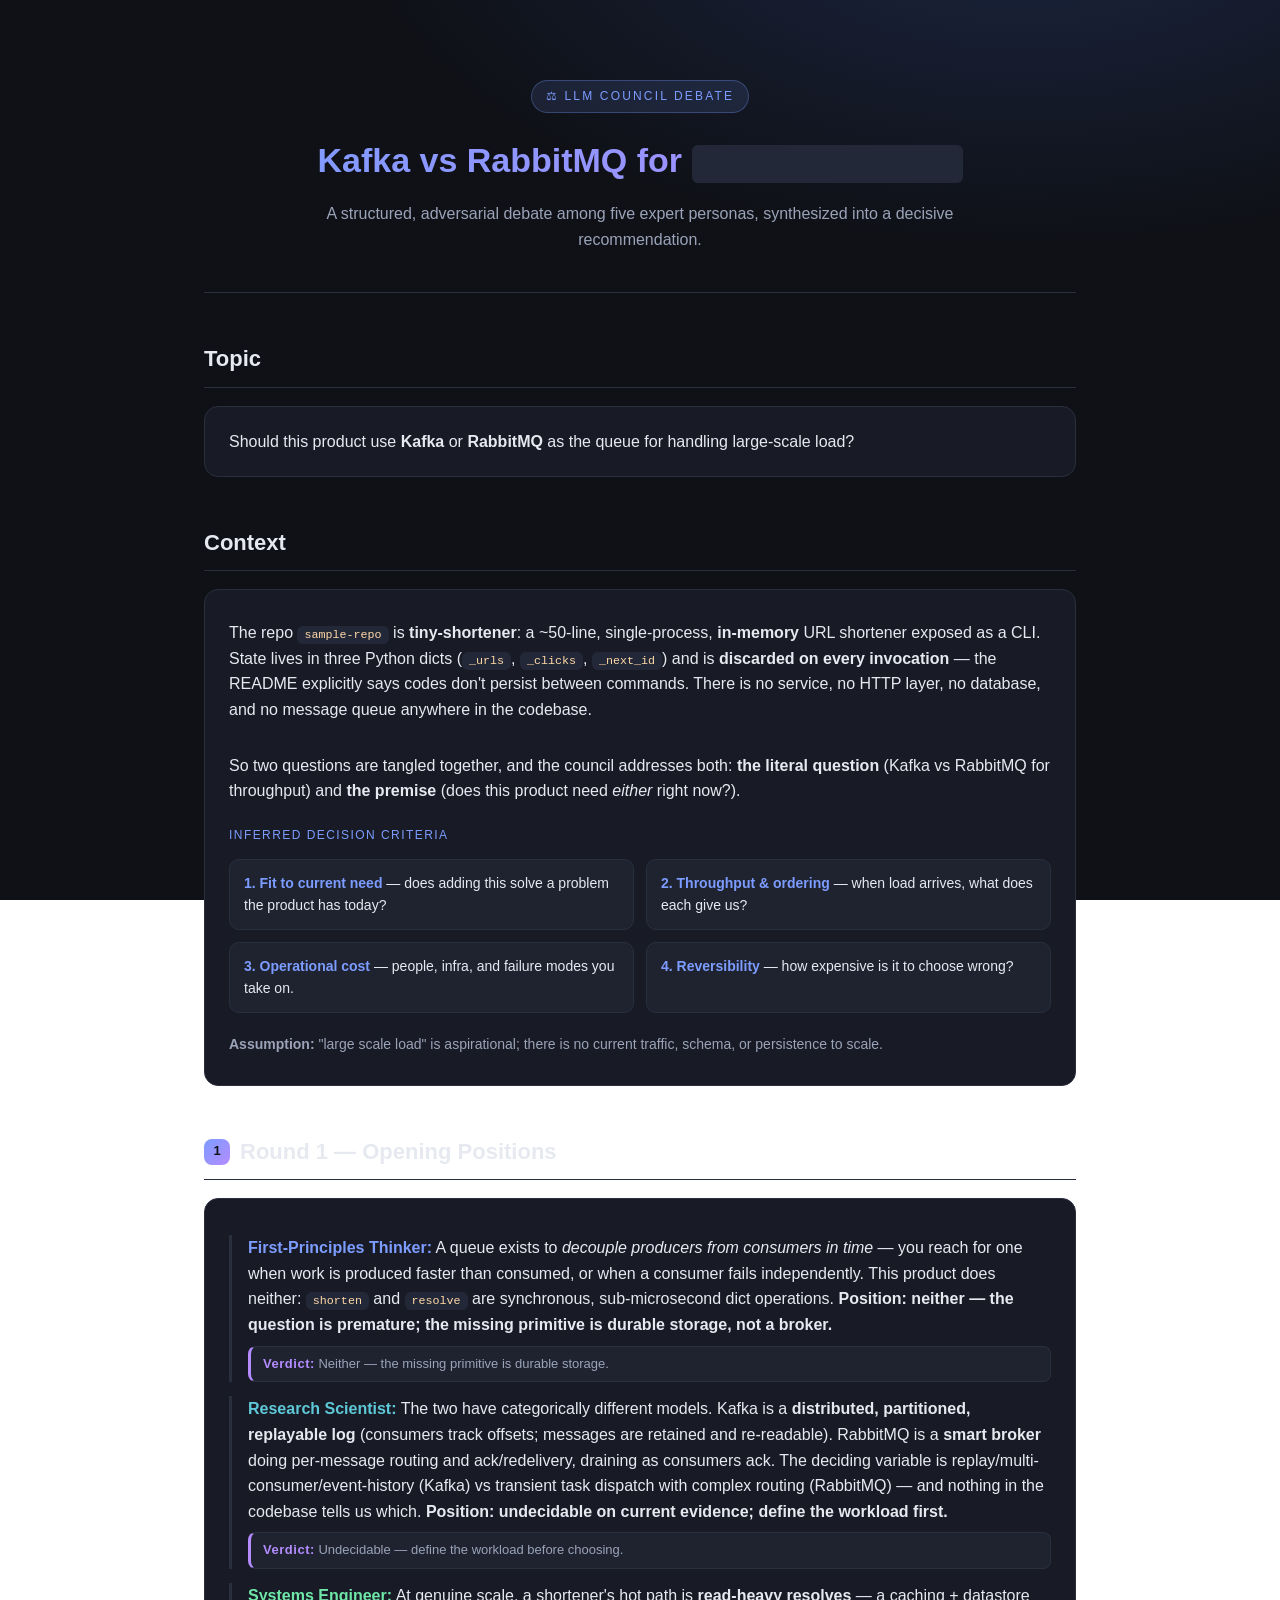
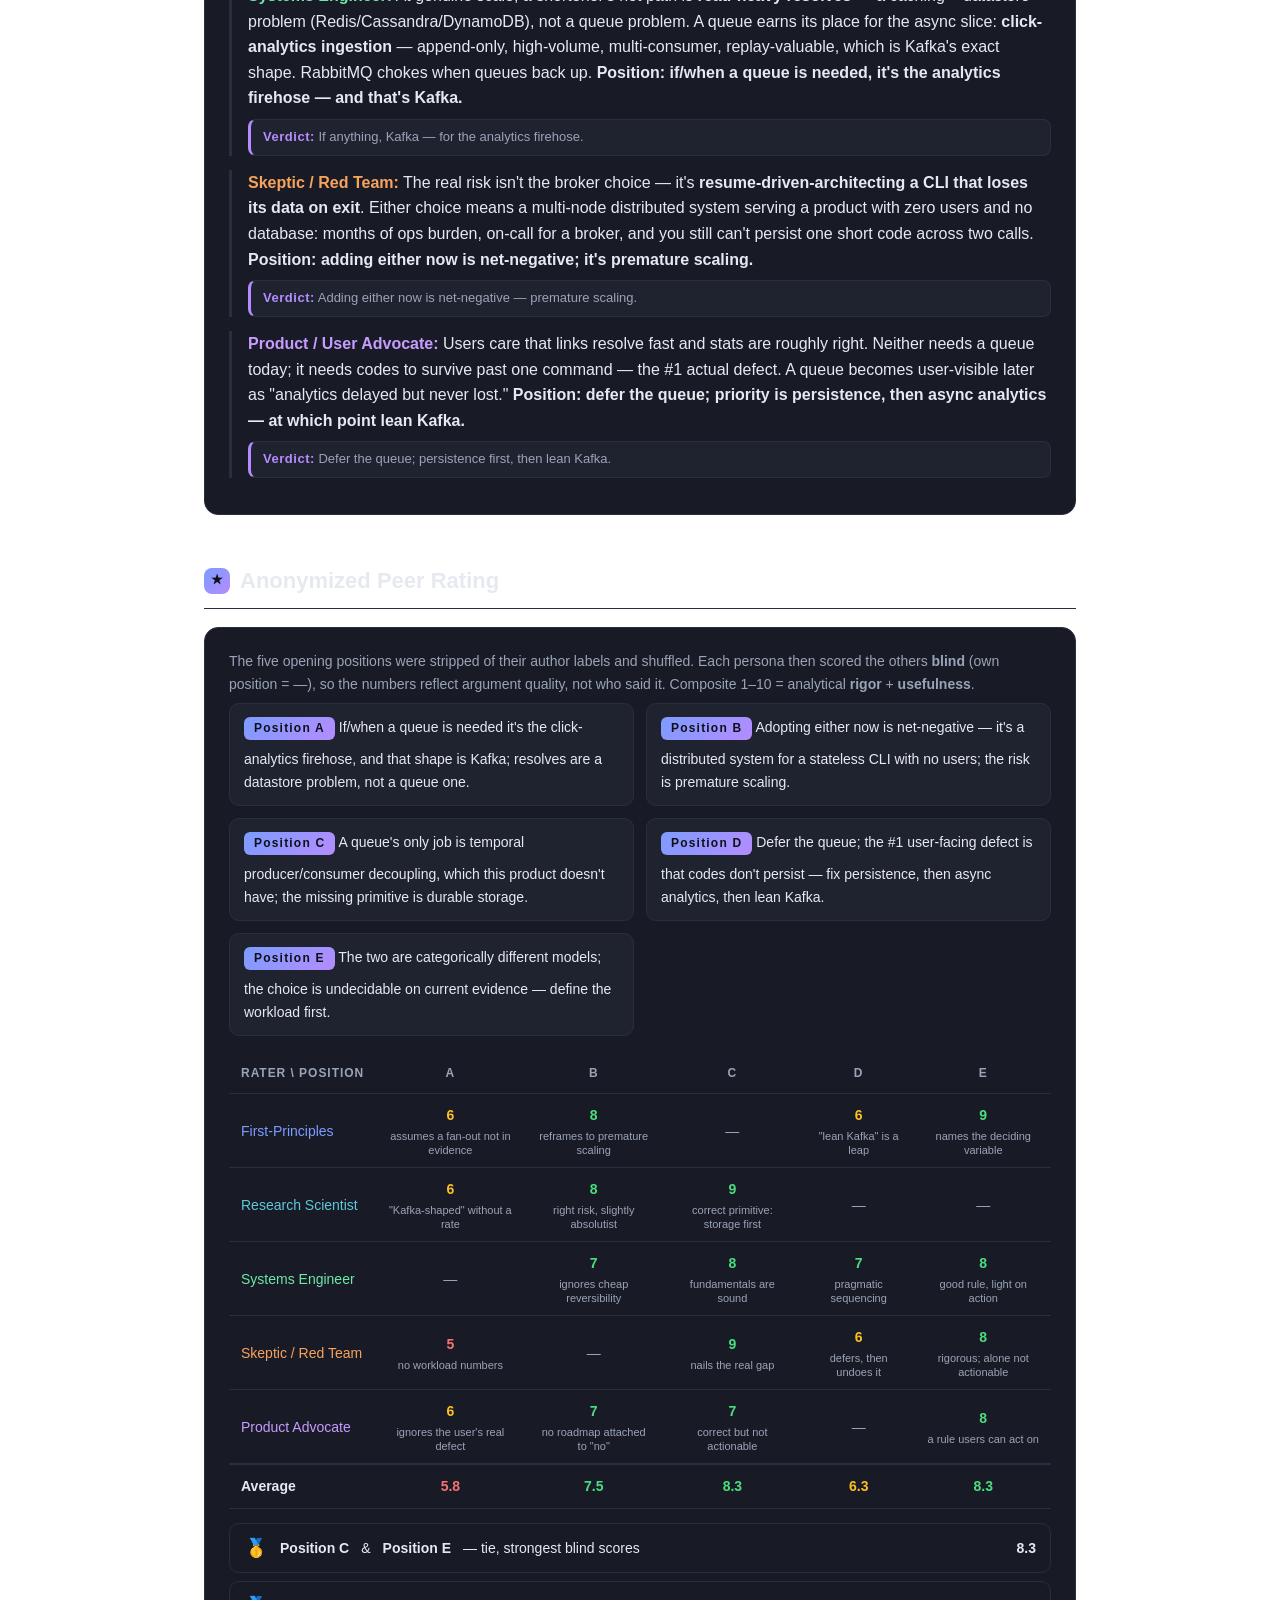
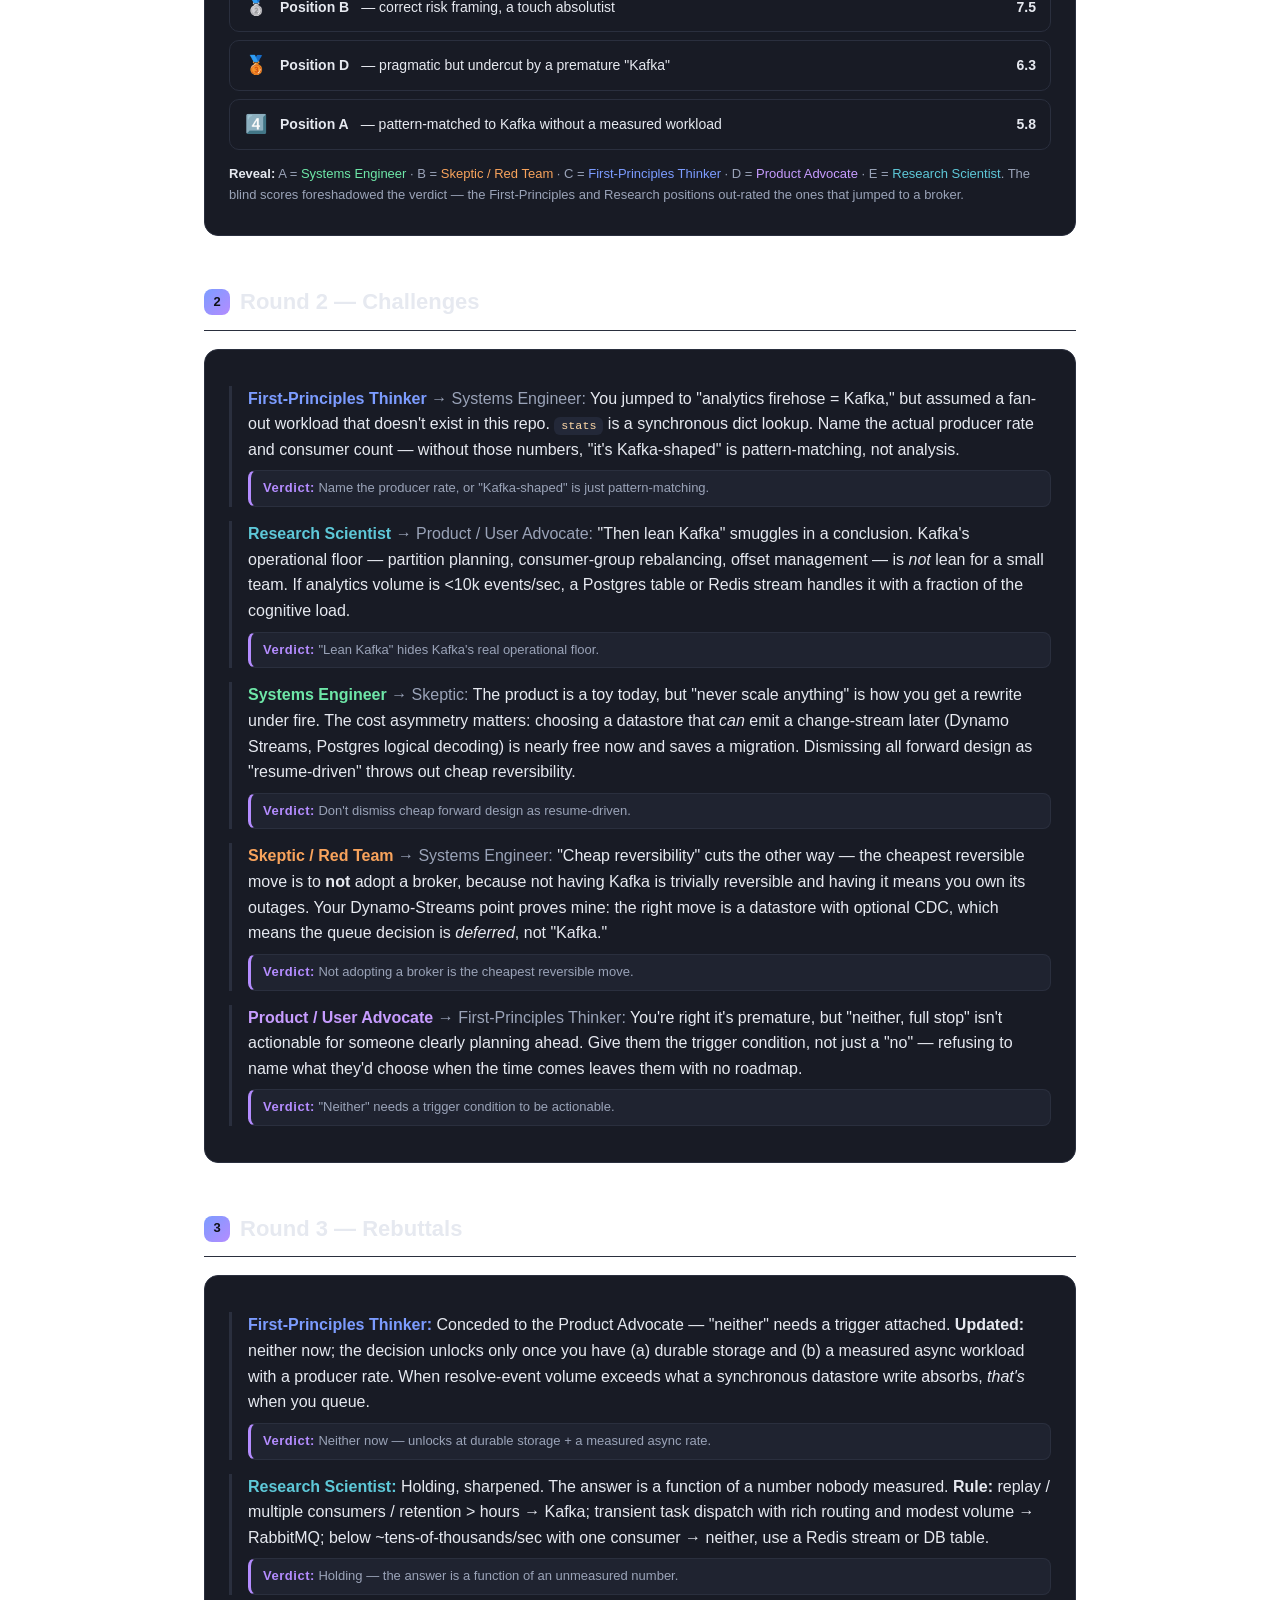
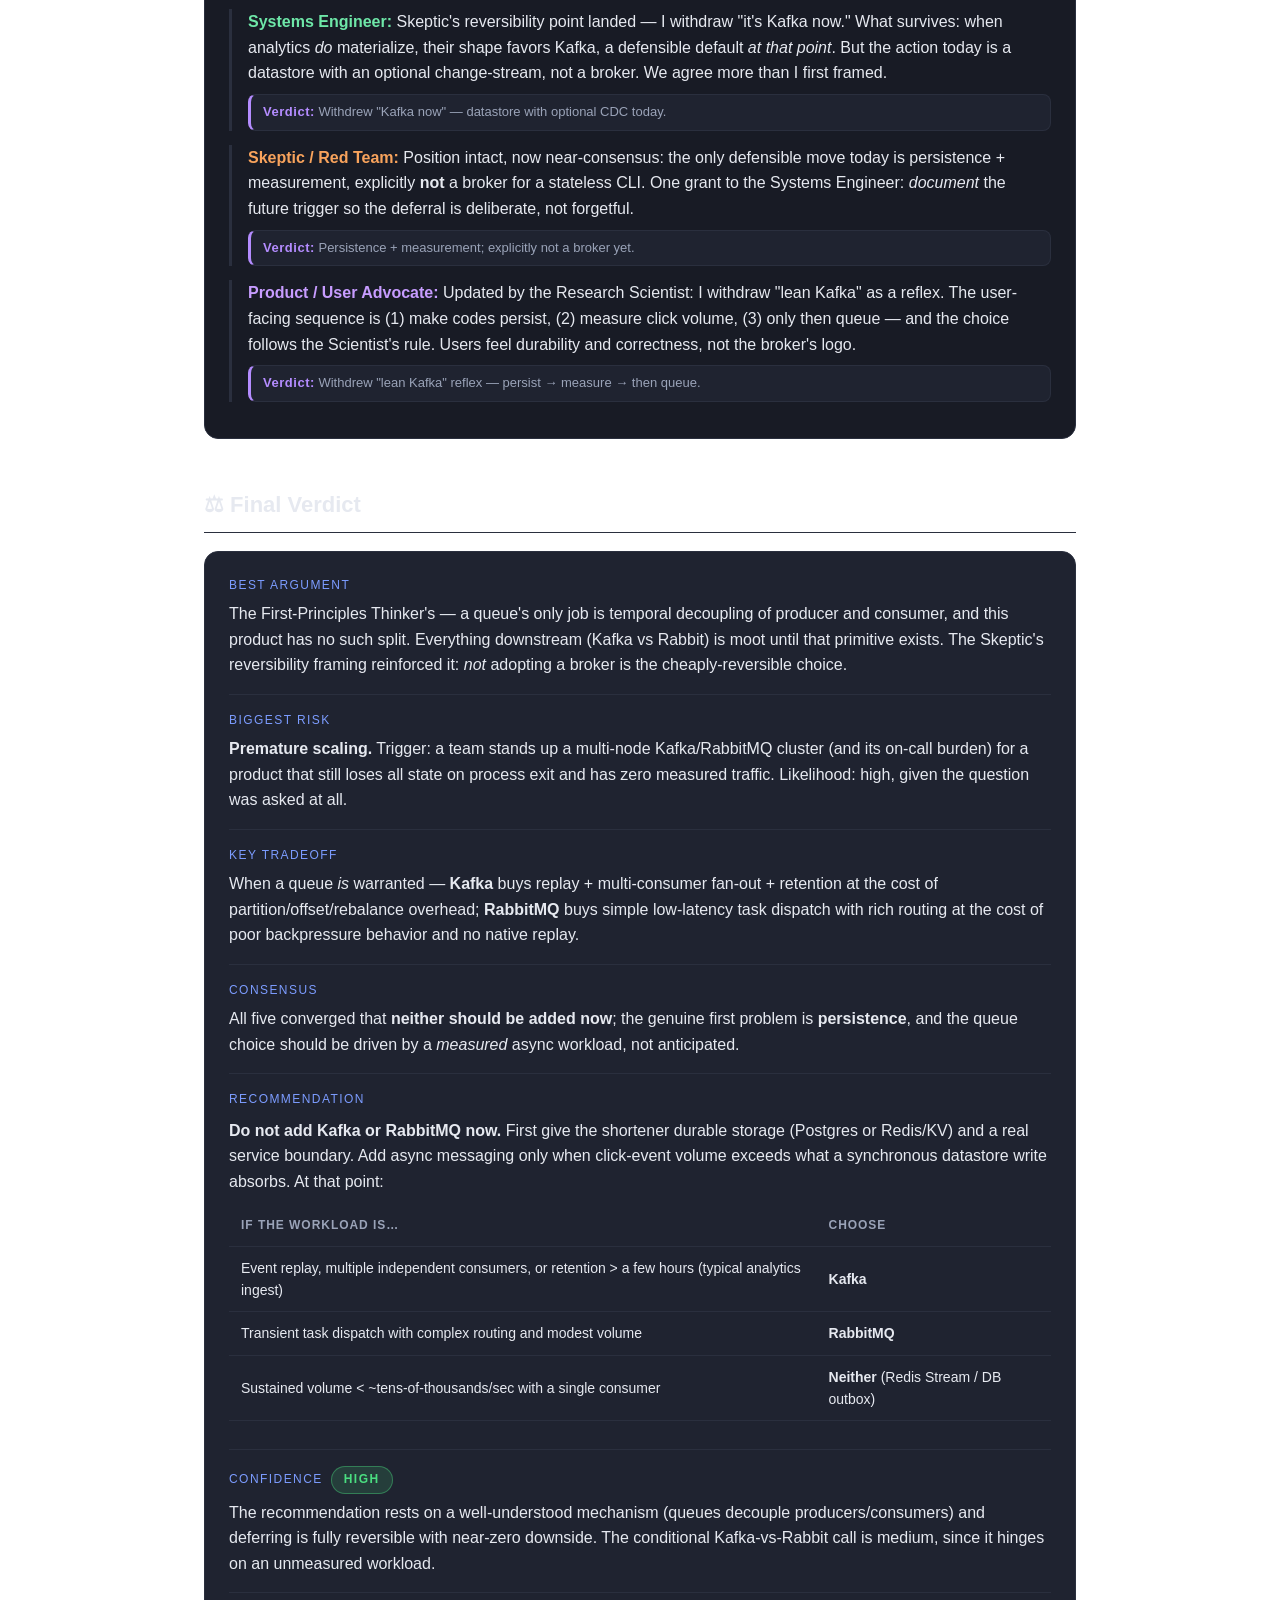
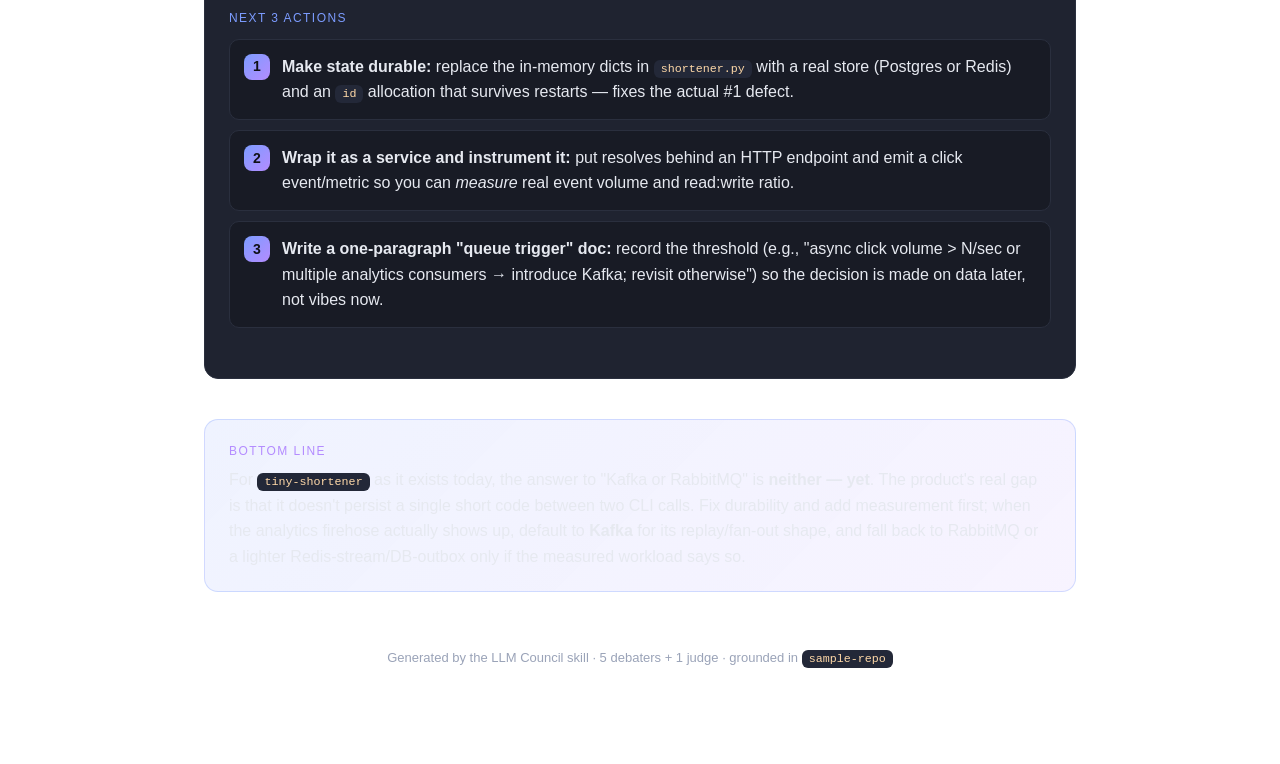
==== llm-council-output/kafka-vs-rabbitmq.html @ 7d4dca90 "Adding the initial skeleton" ====
<!DOCTYPE html>
<html lang="en">
<head>
<meta charset="UTF-8">
<meta name="viewport" content="width=device-width, initial-scale=1.0">
<title>LLM Council — Kafka vs RabbitMQ</title>
<style>
  :root {
    --bg: #0f1117;
    --panel: #181b25;
    --panel-2: #1f2330;
    --border: #2a2f3e;
    --text: #e6e9f0;
    --muted: #9aa3b8;
    --accent: #7c9cff;
    --accent-2: #b48cff;
    --good: #4ade80;
    --warn: #fbbf24;
    --bad: #f87171;
    --chip: #232838;
  }
  * { box-sizing: border-box; }
  body {
    margin: 0;
    font-family: -apple-system, BlinkMacSystemFont, "Segoe UI", Roboto, Helvetica, Arial, sans-serif;
    background: radial-gradient(1200px 600px at 80% -10%, #1b2540 0%, var(--bg) 55%) fixed;
    color: var(--text);
    line-height: 1.6;
    -webkit-font-smoothing: antialiased;
  }
  .wrap { max-width: 920px; margin: 0 auto; padding: 48px 24px 96px; }

  header.hero {
    text-align: center;
    padding: 32px 0 40px;
    border-bottom: 1px solid var(--border);
    margin-bottom: 40px;
  }
  .badge {
    display: inline-block;
    font-size: 12px;
    letter-spacing: .18em;
    text-transform: uppercase;
    color: var(--accent);
    background: rgba(124,156,255,.12);
    border: 1px solid rgba(124,156,255,.3);
    padding: 6px 14px;
    border-radius: 999px;
    margin-bottom: 20px;
  }
  h1 {
    font-size: 34px;
    margin: 0 0 12px;
    background: linear-gradient(90deg, var(--accent), var(--accent-2));
    -webkit-background-clip: text;
    background-clip: text;
    -webkit-text-fill-color: transparent;
  }
  .subtitle { color: var(--muted); font-size: 16px; max-width: 640px; margin: 0 auto; }

  h2 {
    font-size: 22px;
    margin: 48px 0 18px;
    padding-bottom: 10px;
    border-bottom: 1px solid var(--border);
    display: flex;
    align-items: center;
    gap: 10px;
  }
  h2 .num {
    font-size: 13px;
    color: var(--bg);
    background: linear-gradient(135deg, var(--accent), var(--accent-2));
    width: 26px; height: 26px;
    border-radius: 8px;
    display: inline-flex; align-items: center; justify-content: center;
    font-weight: 700;
  }

  .card {
    background: var(--panel);
    border: 1px solid var(--border);
    border-radius: 14px;
    padding: 22px 24px;
    margin: 16px 0;
  }
  .context-grid { display: grid; gap: 14px; }
  .criteria { display: grid; grid-template-columns: 1fr 1fr; gap: 12px; margin-top: 14px; }
  @media (max-width: 640px){ .criteria { grid-template-columns: 1fr; } }
  .criteria .crit {
    background: var(--panel-2);
    border: 1px solid var(--border);
    border-radius: 10px;
    padding: 12px 14px;
    font-size: 14px;
  }
  .criteria .crit b { color: var(--accent); }

  .turn { margin: 14px 0; padding-left: 16px; border-left: 3px solid var(--border); }
  .speaker { font-weight: 700; }
  .p1 { color: #7c9cff; } /* First-Principles */
  .p2 { color: #5ec8d8; } /* Research */
  .p3 { color: #6ee7a8; } /* Systems */
  .p4 { color: #f8a35c; } /* Skeptic */
  .p5 { color: #c79cff; } /* Product */
  .judge { color: var(--warn); }
  .arrow { color: var(--muted); font-weight: 400; }

  .pverdict {
    margin-top: 8px; font-size: 13px; color: var(--muted);
    background: var(--panel-2); border: 1px solid var(--border);
    border-left: 3px solid var(--accent-2);
    border-radius: 8px; padding: 7px 12px;
  }
  .pverdict b { color: var(--accent-2); font-weight: 700; letter-spacing: .04em; }

  /* anonymized peer-rating */
  .anon-grid { display: grid; grid-template-columns: 1fr 1fr; gap: 12px; margin: 6px 0 18px; }
  @media (max-width: 640px){ .anon-grid { grid-template-columns: 1fr; } }
  .anon {
    background: var(--panel-2); border: 1px solid var(--border);
    border-radius: 10px; padding: 12px 14px; font-size: 14px;
  }
  .anon .tag {
    display: inline-block; font-weight: 700; font-size: 12px; letter-spacing: .1em;
    color: var(--bg); background: linear-gradient(135deg, var(--accent), var(--accent-2));
    padding: 2px 10px; border-radius: 6px; margin-bottom: 8px;
  }
  .rate-table th, .rate-table td { text-align: center; }
  .rate-table th:first-child, .rate-table td:first-child { text-align: left; white-space: nowrap; }
  .rate-table td .note { display:block; color: var(--muted); font-size: 11px; line-height: 1.3; margin-top: 2px; }
  .rate-table .self { color: var(--muted); }
  .rate-table .avg td { font-weight: 700; border-top: 2px solid var(--border); }
  .score { font-weight: 700; }
  .s-hi { color: var(--good); }
  .s-mid { color: var(--warn); }
  .s-lo { color: var(--bad); }
  .rank { list-style: none; padding: 0; margin: 14px 0 0; display: grid; gap: 8px; }
  .rank li {
    display: flex; align-items: center; gap: 12px;
    background: var(--panel); border: 1px solid var(--border);
    border-radius: 10px; padding: 10px 14px; font-size: 14px;
  }
  .rank .medal { font-size: 18px; width: 24px; text-align: center; }
  .rank .sc { margin-left: auto; font-weight: 700; }
  .reveal { margin-top: 14px; font-size: 13px; color: var(--muted); }
  .reveal b { color: var(--text); }

  .verdict { background: var(--panel-2); border: 1px solid var(--border); border-radius: 14px; padding: 8px 24px 24px; }
  .vrow { padding: 16px 0; border-bottom: 1px solid var(--border); }
  .vrow:last-child { border-bottom: none; }
  .vlabel { font-size: 12px; text-transform: uppercase; letter-spacing: .12em; color: var(--accent); margin-bottom: 6px; }
  .pill {
    display: inline-block; font-size: 12px; font-weight: 700;
    padding: 3px 12px; border-radius: 999px; margin-left: 8px;
  }
  .pill.high { background: rgba(74,222,128,.15); color: var(--good); border:1px solid rgba(74,222,128,.4); }

  ol.actions { counter-reset: step; list-style: none; padding: 0; margin: 8px 0 0; }
  ol.actions li {
    position: relative; padding: 14px 14px 14px 52px; margin: 10px 0;
    background: var(--panel); border: 1px solid var(--border); border-radius: 10px;
  }
  ol.actions li::before {
    counter-increment: step; content: counter(step);
    position: absolute; left: 14px; top: 14px;
    width: 26px; height: 26px; border-radius: 8px;
    background: linear-gradient(135deg, var(--accent), var(--accent-2));
    color: var(--bg); font-weight: 700; font-size: 14px;
    display: flex; align-items: center; justify-content: center;
  }

  .bottom {
    margin-top: 40px; padding: 22px 24px;
    background: linear-gradient(135deg, rgba(124,156,255,.12), rgba(180,140,255,.10));
    border: 1px solid rgba(124,156,255,.3); border-radius: 14px;
  }
  .bottom .vlabel { color: var(--accent-2); }

  code { background: var(--chip); padding: 2px 7px; border-radius: 6px; font-size: .9em; color: #ffd9a8; }
  table { width: 100%; border-collapse: collapse; margin: 12px 0; font-size: 14px; }
  th, td { text-align: left; padding: 10px 12px; border-bottom: 1px solid var(--border); }
  th { color: var(--muted); font-weight: 600; font-size: 12px; text-transform: uppercase; letter-spacing: .08em; }
  footer { text-align: center; color: var(--muted); font-size: 13px; margin-top: 56px; }
  p { margin: 8px 0; }
</style>
</head>
<body>
<div class="wrap">

  <header class="hero">
    <span class="badge">⚖ LLM Council Debate</span>
    <h1>Kafka vs RabbitMQ for <code>tiny-shortener</code></h1>
    <p class="subtitle">A structured, adversarial debate among five expert personas, synthesized into a decisive recommendation.</p>
  </header>

  <h2>Topic</h2>
  <div class="card">
    Should this product use <b>Kafka</b> or <b>RabbitMQ</b> as the queue for handling large-scale load?
  </div>

  <h2>Context</h2>
  <div class="card context-grid">
    <p>The repo <code>sample-repo</code> is <b>tiny-shortener</b>: a ~50-line, single-process, <b>in-memory</b> URL shortener exposed as a CLI. State lives in three Python dicts (<code>_urls</code>, <code>_clicks</code>, <code>_next_id</code>) and is <b>discarded on every invocation</b> — the README explicitly says codes don't persist between commands. There is no service, no HTTP layer, no database, and no message queue anywhere in the codebase.</p>
    <p>So two questions are tangled together, and the council addresses both: <b>the literal question</b> (Kafka vs RabbitMQ for throughput) and <b>the premise</b> (does this product need <i>either</i> right now?).</p>
    <div>
      <div class="vlabel">Inferred decision criteria</div>
      <div class="criteria">
        <div class="crit"><b>1. Fit to current need</b> — does adding this solve a problem the product has today?</div>
        <div class="crit"><b>2. Throughput &amp; ordering</b> — when load arrives, what does each give us?</div>
        <div class="crit"><b>3. Operational cost</b> — people, infra, and failure modes you take on.</div>
        <div class="crit"><b>4. Reversibility</b> — how expensive is it to choose wrong?</div>
      </div>
    </div>
    <p style="color:var(--muted);font-size:14px;margin-top:6px"><b>Assumption:</b> "large scale load" is aspirational; there is no current traffic, schema, or persistence to scale.</p>
  </div>

  <h2><span class="num">1</span> Round 1 — Opening Positions</h2>
  <div class="card">
    <div class="turn"><span class="speaker p1">First-Principles Thinker:</span> A queue exists to <i>decouple producers from consumers in time</i> — you reach for one when work is produced faster than consumed, or when a consumer fails independently. This product does neither: <code>shorten</code> and <code>resolve</code> are synchronous, sub-microsecond dict operations. <b>Position: neither — the question is premature; the missing primitive is durable storage, not a broker.</b>
      <div class="pverdict"><b>Verdict:</b> Neither — the missing primitive is durable storage.</div></div>
    <div class="turn"><span class="speaker p2">Research Scientist:</span> The two have categorically different models. Kafka is a <b>distributed, partitioned, replayable log</b> (consumers track offsets; messages are retained and re-readable). RabbitMQ is a <b>smart broker</b> doing per-message routing and ack/redelivery, draining as consumers ack. The deciding variable is replay/multi-consumer/event-history (Kafka) vs transient task dispatch with complex routing (RabbitMQ) — and nothing in the codebase tells us which. <b>Position: undecidable on current evidence; define the workload first.</b>
      <div class="pverdict"><b>Verdict:</b> Undecidable — define the workload before choosing.</div></div>
    <div class="turn"><span class="speaker p3">Systems Engineer:</span> At genuine scale, a shortener's hot path is <b>read-heavy resolves</b> — a caching + datastore problem (Redis/Cassandra/DynamoDB), not a queue problem. A queue earns its place for the async slice: <b>click-analytics ingestion</b> — append-only, high-volume, multi-consumer, replay-valuable, which is Kafka's exact shape. RabbitMQ chokes when queues back up. <b>Position: if/when a queue is needed, it's the analytics firehose — and that's Kafka.</b>
      <div class="pverdict"><b>Verdict:</b> If anything, Kafka — for the analytics firehose.</div></div>
    <div class="turn"><span class="speaker p4">Skeptic / Red Team:</span> The real risk isn't the broker choice — it's <b>resume-driven-architecting a CLI that loses its data on exit</b>. Either choice means a multi-node distributed system serving a product with zero users and no database: months of ops burden, on-call for a broker, and you still can't persist one short code across two calls. <b>Position: adding either now is net-negative; it's premature scaling.</b>
      <div class="pverdict"><b>Verdict:</b> Adding either now is net-negative — premature scaling.</div></div>
    <div class="turn"><span class="speaker p5">Product / User Advocate:</span> Users care that links resolve fast and stats are roughly right. Neither needs a queue today; it needs codes to survive past one command — the #1 actual defect. A queue becomes user-visible later as "analytics delayed but never lost." <b>Position: defer the queue; priority is persistence, then async analytics — at which point lean Kafka.</b>
      <div class="pverdict"><b>Verdict:</b> Defer the queue; persistence first, then lean Kafka.</div></div>
  </div>

  <h2><span class="num">★</span> Anonymized Peer Rating</h2>
  <div class="card">
    <p style="color:var(--muted);font-size:14px;margin-top:0">The five opening positions were stripped of their author labels and shuffled. Each persona then scored the others <b>blind</b> (own position = <span class="self">—</span>), so the numbers reflect argument quality, not who said it. Composite 1–10 = analytical <b>rigor</b> + <b>usefulness</b>.</p>
    <div class="anon-grid">
      <div class="anon"><span class="tag">Position A</span> If/when a queue is needed it's the click-analytics firehose, and that shape is Kafka; resolves are a datastore problem, not a queue one.</div>
      <div class="anon"><span class="tag">Position B</span> Adopting either now is net-negative — it's a distributed system for a stateless CLI with no users; the risk is premature scaling.</div>
      <div class="anon"><span class="tag">Position C</span> A queue's only job is temporal producer/consumer decoupling, which this product doesn't have; the missing primitive is durable storage.</div>
      <div class="anon"><span class="tag">Position D</span> Defer the queue; the #1 user-facing defect is that codes don't persist — fix persistence, then async analytics, then lean Kafka.</div>
      <div class="anon"><span class="tag">Position E</span> The two are categorically different models; the choice is undecidable on current evidence — define the workload first.</div>
    </div>
    <table class="rate-table">
      <tr><th>Rater \ Position</th><th>A</th><th>B</th><th>C</th><th>D</th><th>E</th></tr>
      <tr>
        <td><span class="p1">First-Principles</span></td>
        <td><span class="score s-mid">6</span><span class="note">assumes a fan-out not in evidence</span></td>
        <td><span class="score s-hi">8</span><span class="note">reframes to premature scaling</span></td>
        <td class="self">—</td>
        <td><span class="score s-mid">6</span><span class="note">"lean Kafka" is a leap</span></td>
        <td><span class="score s-hi">9</span><span class="note">names the deciding variable</span></td>
      </tr>
      <tr>
        <td><span class="p2">Research Scientist</span></td>
        <td><span class="score s-mid">6</span><span class="note">"Kafka-shaped" without a rate</span></td>
        <td><span class="score s-hi">8</span><span class="note">right risk, slightly absolutist</span></td>
        <td><span class="score s-hi">9</span><span class="note">correct primitive: storage first</span></td>
        <td class="self">—</td>
        <td class="self">—</td>
      </tr>
      <tr>
        <td><span class="p3">Systems Engineer</span></td>
        <td class="self">—</td>
        <td><span class="score s-hi">7</span><span class="note">ignores cheap reversibility</span></td>
        <td><span class="score s-hi">8</span><span class="note">fundamentals are sound</span></td>
        <td><span class="score s-hi">7</span><span class="note">pragmatic sequencing</span></td>
        <td><span class="score s-hi">8</span><span class="note">good rule, light on action</span></td>
      </tr>
      <tr>
        <td><span class="p4">Skeptic / Red Team</span></td>
        <td><span class="score s-lo">5</span><span class="note">no workload numbers</span></td>
        <td class="self">—</td>
        <td><span class="score s-hi">9</span><span class="note">nails the real gap</span></td>
        <td><span class="score s-mid">6</span><span class="note">defers, then undoes it</span></td>
        <td><span class="score s-hi">8</span><span class="note">rigorous; alone not actionable</span></td>
      </tr>
      <tr>
        <td><span class="p5">Product Advocate</span></td>
        <td><span class="score s-mid">6</span><span class="note">ignores the user's real defect</span></td>
        <td><span class="score s-hi">7</span><span class="note">no roadmap attached to "no"</span></td>
        <td><span class="score s-hi">7</span><span class="note">correct but not actionable</span></td>
        <td class="self">—</td>
        <td><span class="score s-hi">8</span><span class="note">a rule users can act on</span></td>
      </tr>
      <tr class="avg">
        <td>Average</td>
        <td><span class="s-lo">5.8</span></td>
        <td><span class="s-hi">7.5</span></td>
        <td><span class="s-hi">8.3</span></td>
        <td><span class="s-mid">6.3</span></td>
        <td><span class="s-hi">8.3</span></td>
      </tr>
    </table>
    <ol class="rank">
      <li><span class="medal">🥇</span> <b>Position C</b> &amp; <b>Position E</b> — tie, strongest blind scores <span class="sc">8.3</span></li>
      <li><span class="medal">🥈</span> <b>Position B</b> — correct risk framing, a touch absolutist <span class="sc">7.5</span></li>
      <li><span class="medal">🥉</span> <b>Position D</b> — pragmatic but undercut by a premature "Kafka" <span class="sc">6.3</span></li>
      <li><span class="medal">4️⃣</span> <b>Position A</b> — pattern-matched to Kafka without a measured workload <span class="sc">5.8</span></li>
    </ol>
    <p class="reveal"><b>Reveal:</b> A = <span class="p3">Systems Engineer</span> · B = <span class="p4">Skeptic / Red Team</span> · C = <span class="p1">First-Principles Thinker</span> · D = <span class="p5">Product Advocate</span> · E = <span class="p2">Research Scientist</span>. The blind scores foreshadowed the verdict — the First-Principles and Research positions out-rated the ones that jumped to a broker.</p>
  </div>

  <h2><span class="num">2</span> Round 2 — Challenges</h2>
  <div class="card">
    <div class="turn"><span class="speaker p1">First-Principles Thinker <span class="arrow">→ Systems Engineer:</span></span> You jumped to "analytics firehose = Kafka," but assumed a fan-out workload that doesn't exist in this repo. <code>stats</code> is a synchronous dict lookup. Name the actual producer rate and consumer count — without those numbers, "it's Kafka-shaped" is pattern-matching, not analysis.
      <div class="pverdict"><b>Verdict:</b> Name the producer rate, or "Kafka-shaped" is just pattern-matching.</div></div>
    <div class="turn"><span class="speaker p2">Research Scientist <span class="arrow">→ Product / User Advocate:</span></span> "Then lean Kafka" smuggles in a conclusion. Kafka's operational floor — partition planning, consumer-group rebalancing, offset management — is <i>not</i> lean for a small team. If analytics volume is &lt;10k events/sec, a Postgres table or Redis stream handles it with a fraction of the cognitive load.
      <div class="pverdict"><b>Verdict:</b> "Lean Kafka" hides Kafka's real operational floor.</div></div>
    <div class="turn"><span class="speaker p3">Systems Engineer <span class="arrow">→ Skeptic:</span></span> The product is a toy today, but "never scale anything" is how you get a rewrite under fire. The cost asymmetry matters: choosing a datastore that <i>can</i> emit a change-stream later (Dynamo Streams, Postgres logical decoding) is nearly free now and saves a migration. Dismissing all forward design as "resume-driven" throws out cheap reversibility.
      <div class="pverdict"><b>Verdict:</b> Don't dismiss cheap forward design as resume-driven.</div></div>
    <div class="turn"><span class="speaker p4">Skeptic / Red Team <span class="arrow">→ Systems Engineer:</span></span> "Cheap reversibility" cuts the other way — the cheapest reversible move is to <b>not</b> adopt a broker, because not having Kafka is trivially reversible and having it means you own its outages. Your Dynamo-Streams point proves mine: the right move is a datastore with optional CDC, which means the queue decision is <i>deferred</i>, not "Kafka."
      <div class="pverdict"><b>Verdict:</b> Not adopting a broker is the cheapest reversible move.</div></div>
    <div class="turn"><span class="speaker p5">Product / User Advocate <span class="arrow">→ First-Principles Thinker:</span></span> You're right it's premature, but "neither, full stop" isn't actionable for someone clearly planning ahead. Give them the trigger condition, not just a "no" — refusing to name what they'd choose when the time comes leaves them with no roadmap.
      <div class="pverdict"><b>Verdict:</b> "Neither" needs a trigger condition to be actionable.</div></div>
  </div>

  <h2><span class="num">3</span> Round 3 — Rebuttals</h2>
  <div class="card">
    <div class="turn"><span class="speaker p1">First-Principles Thinker:</span> Conceded to the Product Advocate — "neither" needs a trigger attached. <b>Updated:</b> neither now; the decision unlocks only once you have (a) durable storage and (b) a measured async workload with a producer rate. When resolve-event volume exceeds what a synchronous datastore write absorbs, <i>that's</i> when you queue.
      <div class="pverdict"><b>Verdict:</b> Neither now — unlocks at durable storage + a measured async rate.</div></div>
    <div class="turn"><span class="speaker p2">Research Scientist:</span> Holding, sharpened. The answer is a function of a number nobody measured. <b>Rule:</b> replay / multiple consumers / retention &gt; hours → Kafka; transient task dispatch with rich routing and modest volume → RabbitMQ; below ~tens-of-thousands/sec with one consumer → neither, use a Redis stream or DB table.
      <div class="pverdict"><b>Verdict:</b> Holding — the answer is a function of an unmeasured number.</div></div>
    <div class="turn"><span class="speaker p3">Systems Engineer:</span> Skeptic's reversibility point landed — I withdraw "it's Kafka now." What survives: when analytics <i>do</i> materialize, their shape favors Kafka, a defensible default <i>at that point</i>. But the action today is a datastore with an optional change-stream, not a broker. We agree more than I first framed.
      <div class="pverdict"><b>Verdict:</b> Withdrew "Kafka now" — datastore with optional CDC today.</div></div>
    <div class="turn"><span class="speaker p4">Skeptic / Red Team:</span> Position intact, now near-consensus: the only defensible move today is persistence + measurement, explicitly <b>not</b> a broker for a stateless CLI. One grant to the Systems Engineer: <i>document</i> the future trigger so the deferral is deliberate, not forgetful.
      <div class="pverdict"><b>Verdict:</b> Persistence + measurement; explicitly not a broker yet.</div></div>
    <div class="turn"><span class="speaker p5">Product / User Advocate:</span> Updated by the Research Scientist: I withdraw "lean Kafka" as a reflex. The user-facing sequence is (1) make codes persist, (2) measure click volume, (3) only then queue — and the choice follows the Scientist's rule. Users feel durability and correctness, not the broker's logo.
      <div class="pverdict"><b>Verdict:</b> Withdrew "lean Kafka" reflex — persist → measure → then queue.</div></div>
  </div>

  <h2>⚖ Final Verdict</h2>
  <div class="verdict">
    <div class="vrow"><div class="vlabel">Best argument</div>The First-Principles Thinker's — a queue's only job is temporal decoupling of producer and consumer, and this product has no such split. Everything downstream (Kafka vs Rabbit) is moot until that primitive exists. The Skeptic's reversibility framing reinforced it: <i>not</i> adopting a broker is the cheaply-reversible choice.</div>
    <div class="vrow"><div class="vlabel">Biggest risk</div><b>Premature scaling.</b> Trigger: a team stands up a multi-node Kafka/RabbitMQ cluster (and its on-call burden) for a product that still loses all state on process exit and has zero measured traffic. Likelihood: high, given the question was asked at all.</div>
    <div class="vrow"><div class="vlabel">Key tradeoff</div>When a queue <i>is</i> warranted — <b>Kafka</b> buys replay + multi-consumer fan-out + retention at the cost of partition/offset/rebalance overhead; <b>RabbitMQ</b> buys simple low-latency task dispatch with rich routing at the cost of poor backpressure behavior and no native replay.</div>
    <div class="vrow"><div class="vlabel">Consensus</div>All five converged that <b>neither should be added now</b>; the genuine first problem is <b>persistence</b>, and the queue choice should be driven by a <i>measured</i> async workload, not anticipated.</div>
    <div class="vrow"><div class="vlabel">Recommendation</div>
      <p><b>Do not add Kafka or RabbitMQ now.</b> First give the shortener durable storage (Postgres or Redis/KV) and a real service boundary. Add async messaging only when click-event volume exceeds what a synchronous datastore write absorbs. At that point:</p>
      <table>
        <tr><th>If the workload is…</th><th>Choose</th></tr>
        <tr><td>Event replay, multiple independent consumers, or retention &gt; a few hours (typical analytics ingest)</td><td><b>Kafka</b></td></tr>
        <tr><td>Transient task dispatch with complex routing and modest volume</td><td><b>RabbitMQ</b></td></tr>
        <tr><td>Sustained volume &lt; ~tens-of-thousands/sec with a single consumer</td><td><b>Neither</b> (Redis Stream / DB outbox)</td></tr>
      </table>
    </div>
    <div class="vrow"><div class="vlabel">Confidence<span class="pill high">HIGH</span></div>The recommendation rests on a well-understood mechanism (queues decouple producers/consumers) and deferring is fully reversible with near-zero downside. The conditional Kafka-vs-Rabbit call is medium, since it hinges on an unmeasured workload.</div>
    <div class="vrow"><div class="vlabel">Next 3 actions</div>
      <ol class="actions">
        <li><b>Make state durable:</b> replace the in-memory dicts in <code>shortener.py</code> with a real store (Postgres or Redis) and an <code>id</code> allocation that survives restarts — fixes the actual #1 defect.</li>
        <li><b>Wrap it as a service and instrument it:</b> put resolves behind an HTTP endpoint and emit a click event/metric so you can <i>measure</i> real event volume and read:write ratio.</li>
        <li><b>Write a one-paragraph "queue trigger" doc:</b> record the threshold (e.g., "async click volume &gt; N/sec or multiple analytics consumers → introduce Kafka; revisit otherwise") so the decision is made on data later, not vibes now.</li>
      </ol>
    </div>
  </div>

  <div class="bottom">
    <div class="vlabel">Bottom line</div>
    For <code>tiny-shortener</code> as it exists today, the answer to "Kafka or RabbitMQ" is <b>neither — yet</b>. The product's real gap is that it doesn't persist a single short code between two CLI calls. Fix durability and add measurement first; when the analytics firehose actually shows up, default to <b>Kafka</b> for its replay/fan-out shape, and fall back to RabbitMQ or a lighter Redis-stream/DB-outbox only if the measured workload says so.
  </div>

  <footer>Generated by the LLM Council skill · 5 debaters + 1 judge · grounded in <code>sample-repo</code></footer>

</div>
</body>
</html>
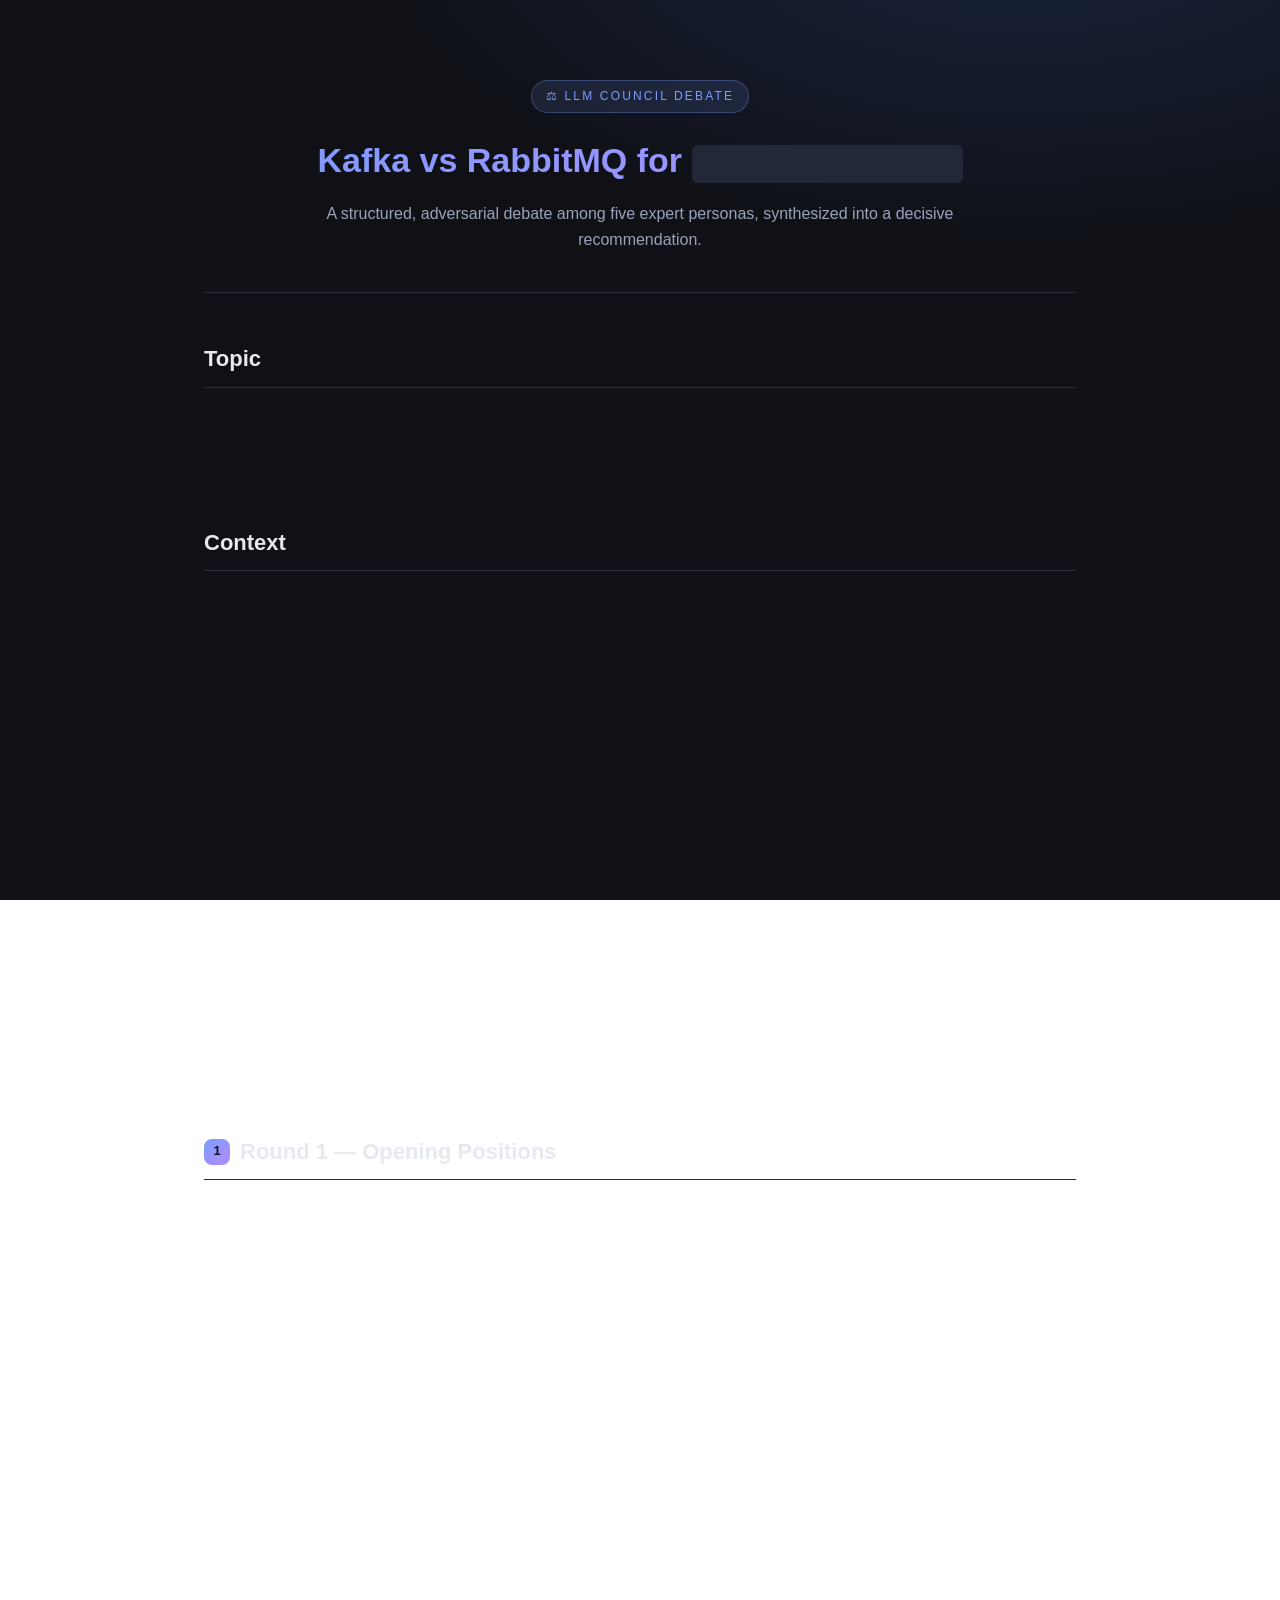
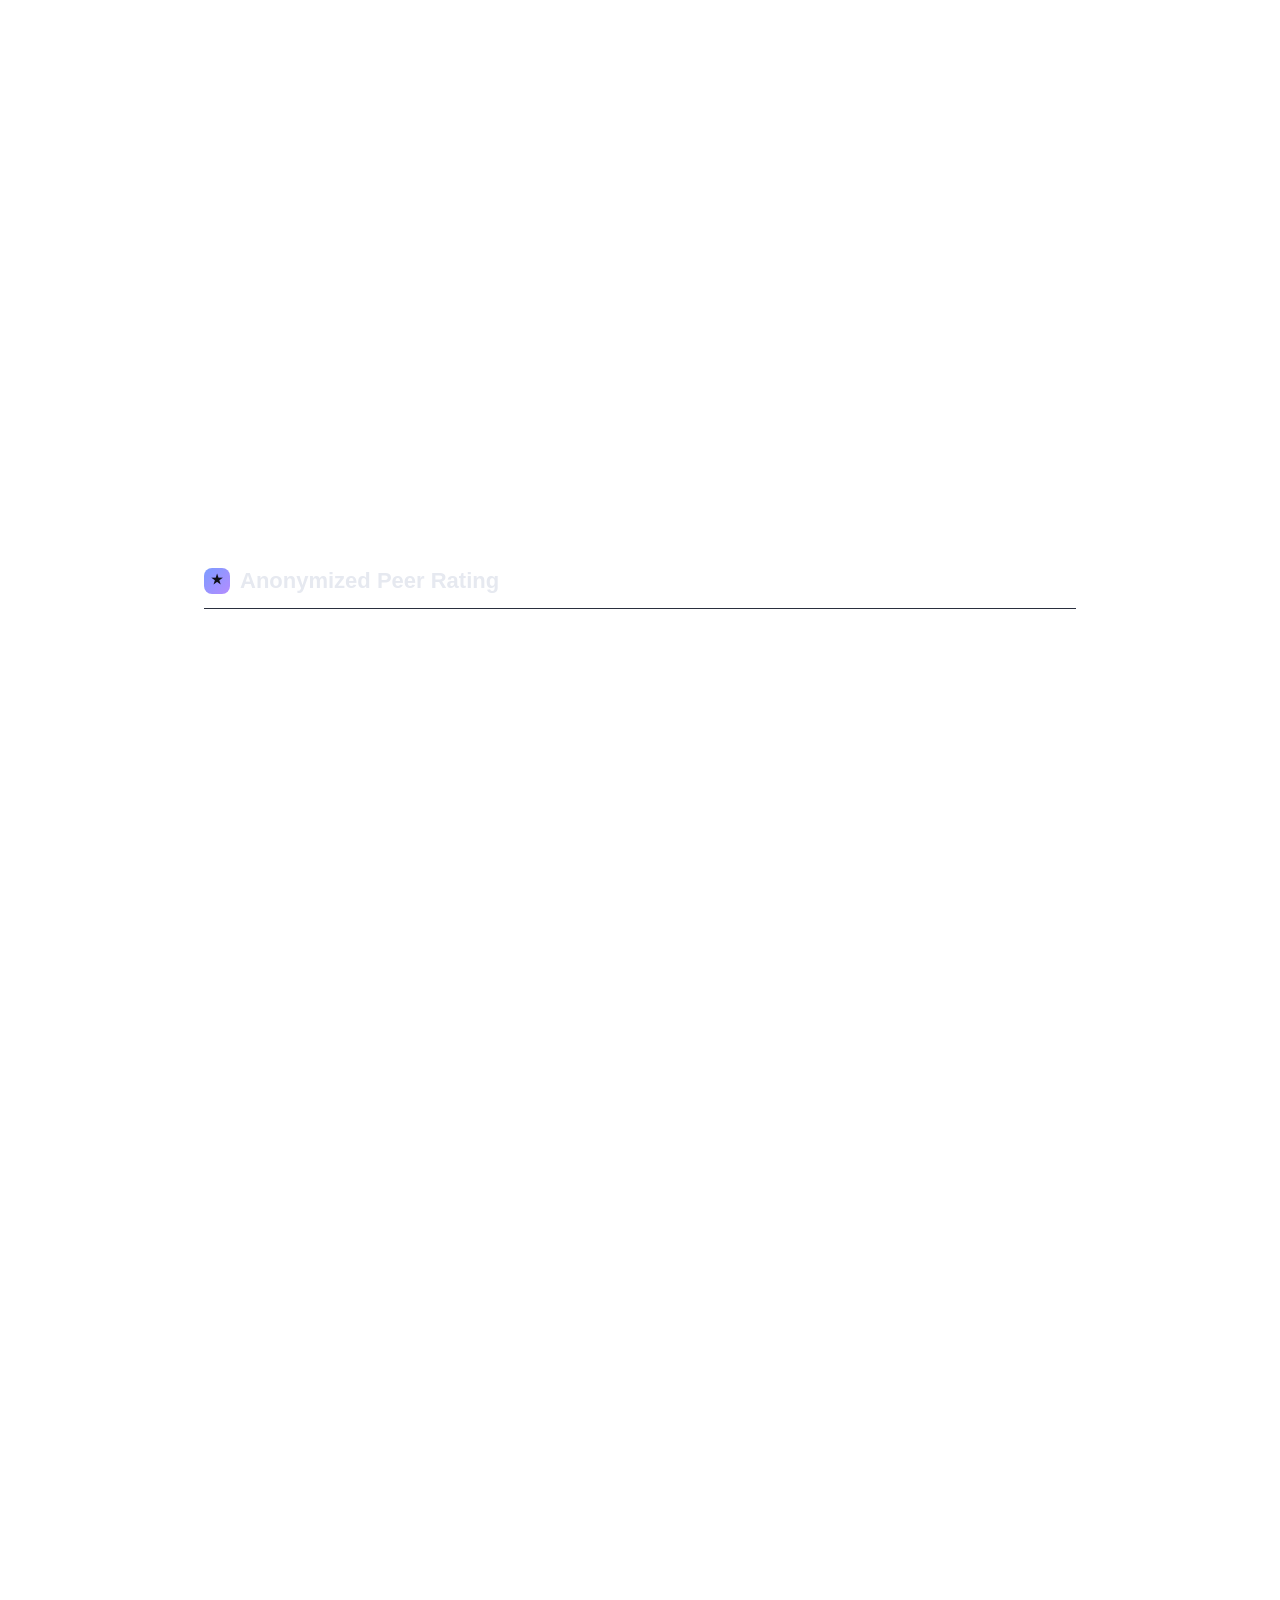
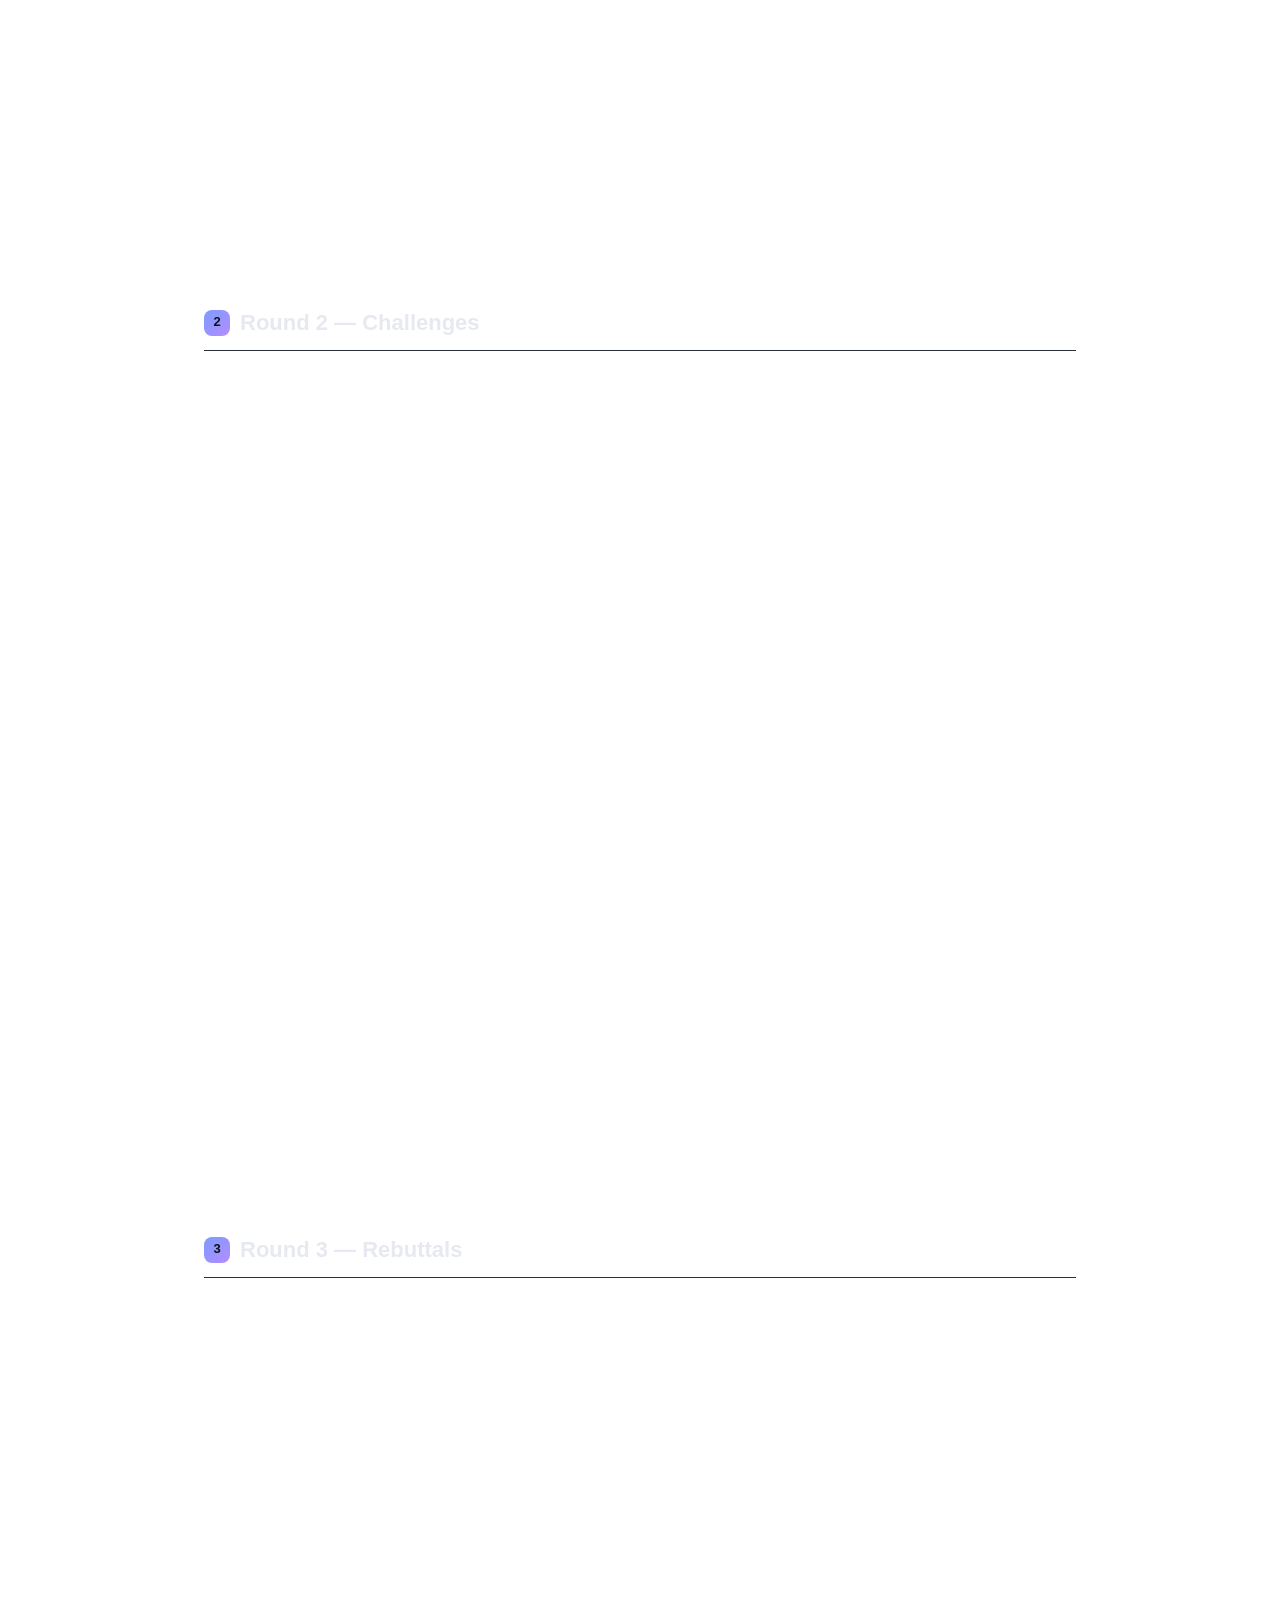
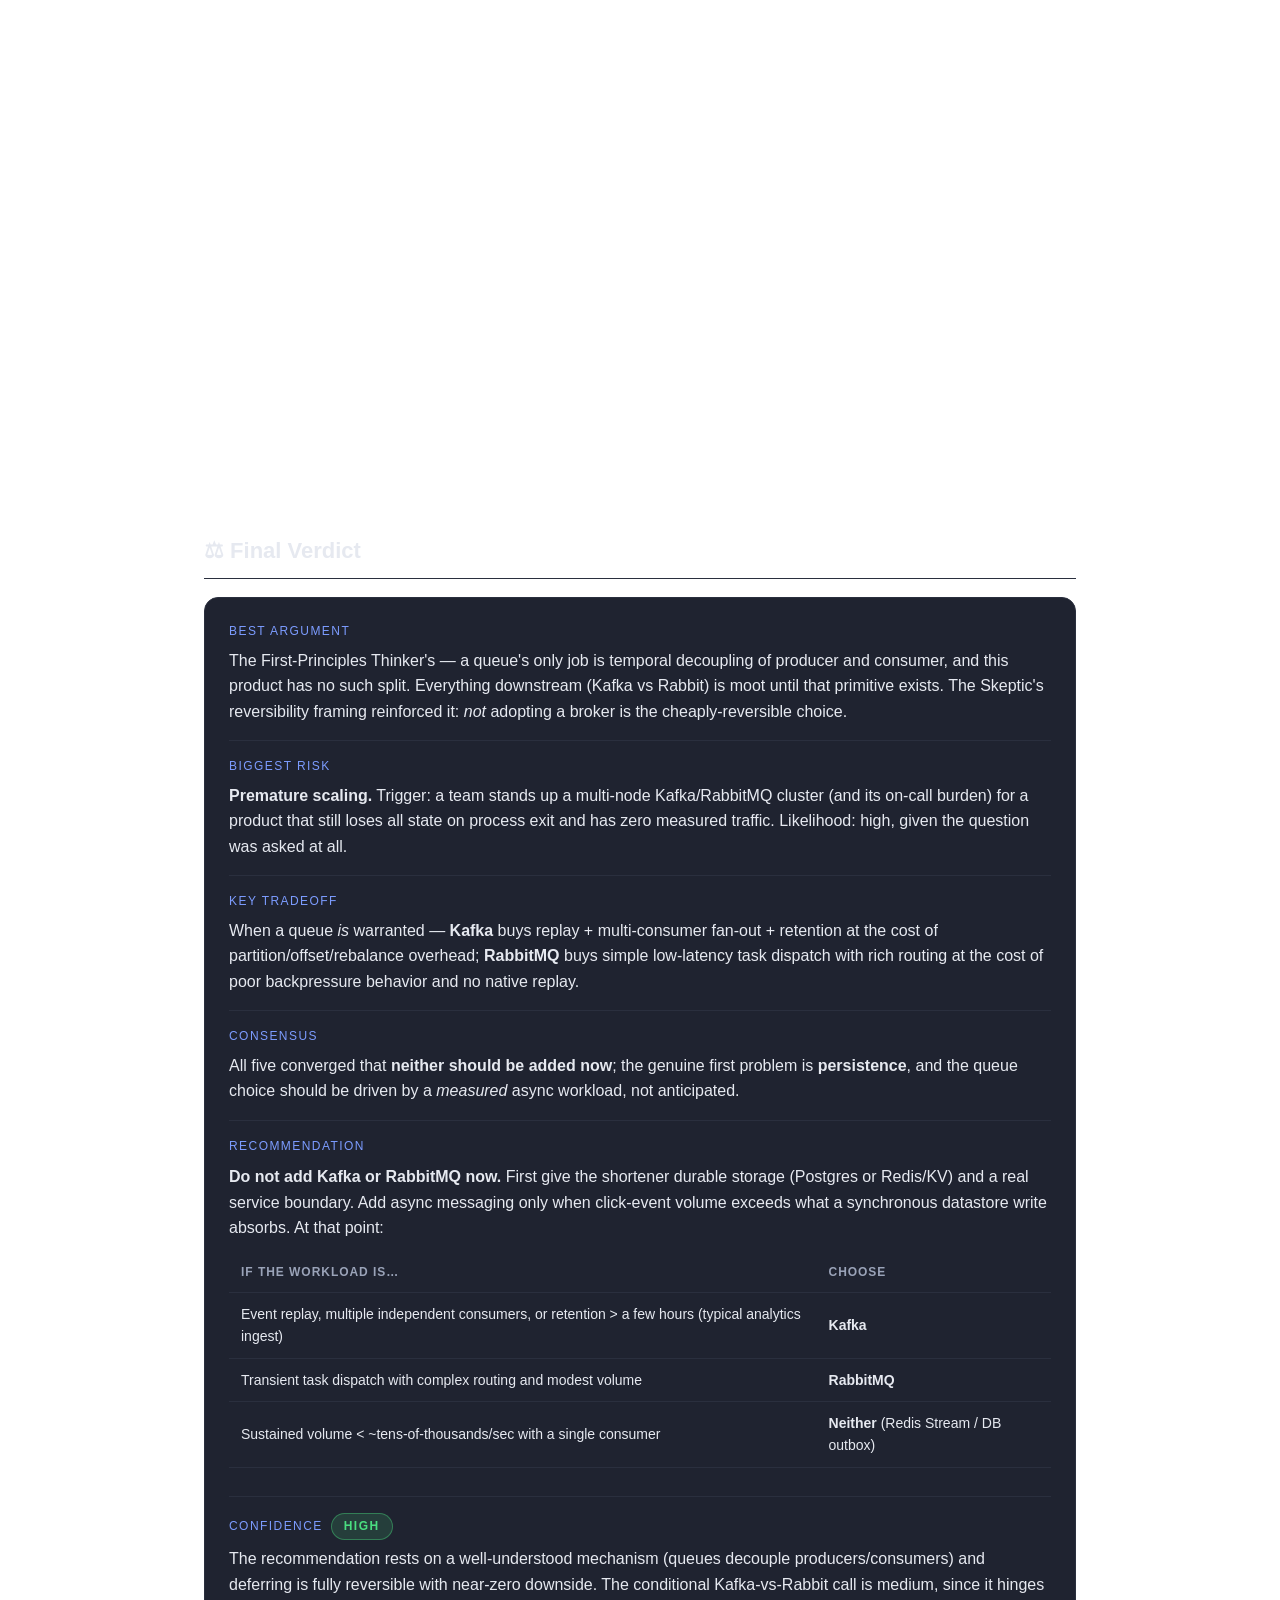
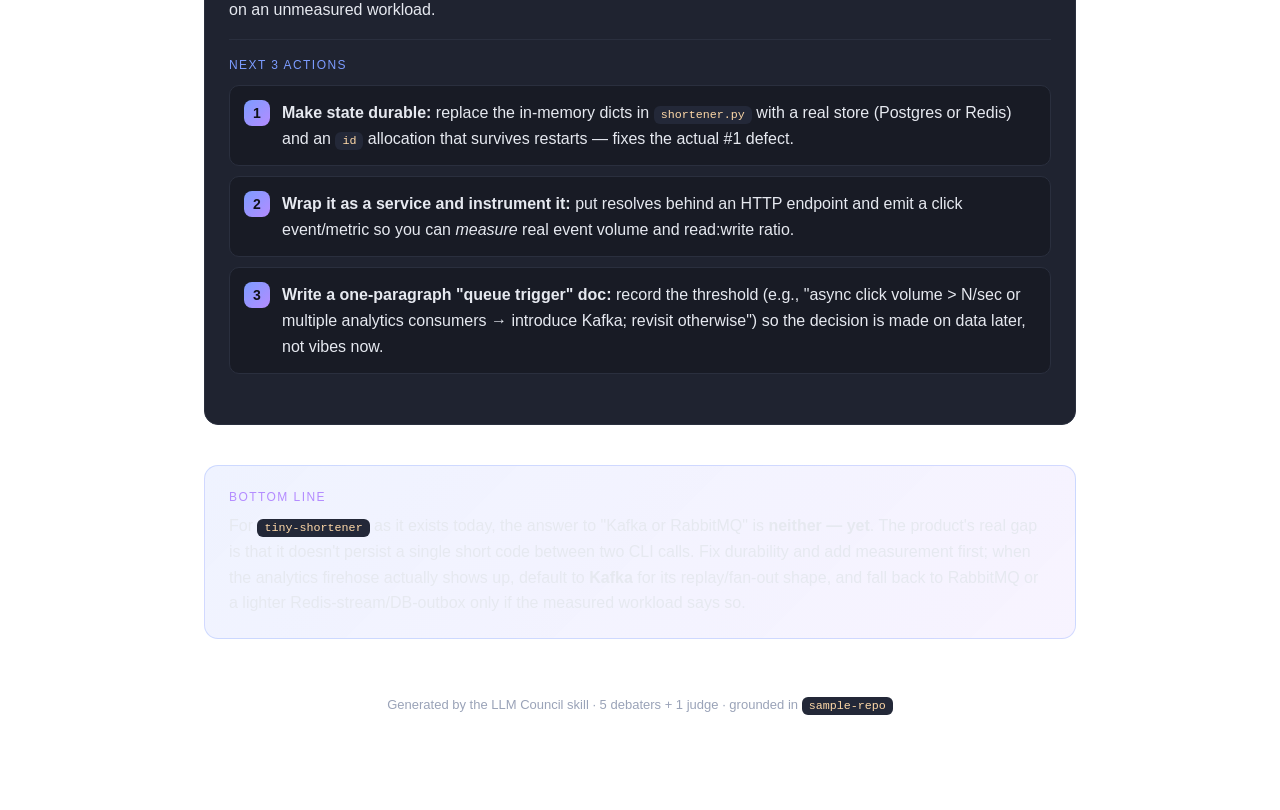
==== commit 97e741f3: "Working on the LLM Counsil" ====
--- a/llm-council-output/kafka-vs-rabbitmq.html
+++ b/llm-council-output/kafka-vs-rabbitmq.html
@@ -18,6 +18,11 @@
     --warn: #fbbf24;
     --bad: #f87171;
     --chip: #232838;
+    --p1: #7c9cff; /* First-Principles */
+    --p2: #5ec8d8; /* Research */
+    --p3: #6ee7a8; /* Systems */
+    --p4: #f8a35c; /* Skeptic */
+    --p5: #c79cff; /* Product */
   }
   * { box-sizing: border-box; }
   body {
@@ -183,7 +188,95 @@
   th { color: var(--muted); font-weight: 600; font-size: 12px; text-transform: uppercase; letter-spacing: .08em; }
   footer { text-align: center; color: var(--muted); font-size: 13px; margin-top: 56px; }
   p { margin: 8px 0; }
+
+  /* persona avatars */
+  .avatar { display: inline-block; margin-right: 6px; font-style: normal; }
+
+  /* stance-evolution convergence grid */
+  .evo {
+    display: grid;
+    grid-template-columns: 160px repeat(3, 1fr) 1.5fr;
+    gap: 8px; align-items: center;
+    margin-top: 6px;
+  }
+  @media (max-width: 640px){ .evo { grid-template-columns: 110px repeat(3, 1fr); } .evo .evo-final { display:none; } .evo .evo-final.evo-h { display:block; grid-column: 1 / -1; } }
+  .evo .evo-h { font-size: 11px; text-transform: uppercase; letter-spacing: .08em; color: var(--muted); text-align: center; }
+  .evo .evo-name { font-size: 13px; font-weight: 600; }
+  .evo .chip {
+    position: relative; text-align: center; padding: 9px 6px;
+    border-radius: 8px; font-size: 12px; font-weight: 600;
+    border: 1px solid var(--border);
+  }
+  .evo .chip[data-stance="kafka"]     { background: rgba(124,156,255,.18); color: var(--accent); border-color: rgba(124,156,255,.4); }
+  .evo .chip[data-stance="rabbit"]    { background: rgba(251,191,36,.16);  color: var(--warn);   border-color: rgba(251,191,36,.4); }
+  .evo .chip[data-stance="neither"]   { background: rgba(74,222,128,.15);  color: var(--good);   border-color: rgba(74,222,128,.4); }
+  .evo .chip[data-stance="undecided"] { background: rgba(154,163,184,.14); color: var(--muted);  border-color: var(--border); }
+  .evo .chip .chg {
+    position: absolute; top: -8px; right: -8px;
+    width: 19px; height: 19px; border-radius: 50%;
+    background: var(--accent-2); color: var(--bg);
+    font-size: 12px; font-weight: 700;
+    display: grid; place-items: center;
+  }
+  .evo .evo-final { font-size: 12px; color: var(--muted); padding-left: 4px; }
+
+  /* peer-rating heatmap */
+  .rate-table td[data-score="8"],
+  .rate-table td[data-score="9"],
+  .rate-table td[data-score="10"] { background: rgba(74,222,128,.13); }
+  .rate-table td[data-score="6"],
+  .rate-table td[data-score="7"]  { background: rgba(251,191,36,.12); }
+  .rate-table td[data-score="3"],
+  .rate-table td[data-score="4"],
+  .rate-table td[data-score="5"]  { background: rgba(248,113,113,.13); }
+  .rate-table td.self {
+    background: repeating-linear-gradient(45deg, var(--panel-2), var(--panel-2) 5px, var(--panel) 5px, var(--panel) 10px);
+  }
+
+  /* ranking bar chart */
+  .rank li { position: relative; overflow: hidden; }
+  .rank .bar {
+    position: absolute; left: 0; top: 0; bottom: 0;
+    width: calc(var(--score) / 10 * 100%);
+    background: var(--p1); opacity: .20;
+    border-left: 3px solid var(--bar-color, var(--p1));
+    z-index: 0;
+  }
+  .rank .bar.p1 { background: var(--p1); --bar-color: var(--p1); }
+  .rank .bar.p2 { background: var(--p2); --bar-color: var(--p2); }
+  .rank .bar.p3 { background: var(--p3); --bar-color: var(--p3); }
+  .rank .bar.p4 { background: var(--p4); --bar-color: var(--p4); }
+  .rank .bar.p5 { background: var(--p5); --bar-color: var(--p5); }
+  .rank .bar.glow { box-shadow: 0 0 18px 2px var(--bar-color); opacity: .28; }
+  .rank li > .medal, .rank li > b, .rank li > .sc { position: relative; z-index: 1; }
+
+  /* confidence gauge */
+  .conf-row { display: flex; align-items: center; gap: 22px; }
+  .conf-text { flex: 1; }
+  .gauge {
+    flex: 0 0 auto; width: 76px; height: 76px; border-radius: 50%;
+    display: grid; place-items: center;
+    background: conic-gradient(var(--good) calc(var(--val, 0) * 1%), var(--border) 0);
+  }
+  .gauge::before {
+    content: ''; grid-area: 1 / 1;
+    width: 54px; height: 54px; border-radius: 50%; background: var(--panel-2);
+  }
+  .gauge .val { grid-area: 1 / 1; z-index: 1; font-weight: 700; font-size: 14px; color: var(--good); }
+  @media (max-width: 640px){ .conf-row { flex-direction: column; align-items: flex-start; } }
+
+  /* scroll-reveal */
+  @media (prefers-reduced-motion: no-preference) {
+    .turn, .card, .evo { opacity: 0; transform: translateY(16px); transition: opacity .5s ease, transform .5s ease; }
+    .turn.in, .card.in, .evo.in { opacity: 1; transform: none; }
+    .card .turn:nth-child(1) { transition-delay: .04s; }
+    .card .turn:nth-child(2) { transition-delay: .12s; }
+    .card .turn:nth-child(3) { transition-delay: .20s; }
+    .card .turn:nth-child(4) { transition-delay: .28s; }
+    .card .turn:nth-child(5) { transition-delay: .36s; }
+  }
 </style>
+<noscript><style>.turn, .card, .evo { opacity: 1 !important; transform: none !important; }</style></noscript>
 </head>
 <body>
 <div class="wrap">
@@ -217,15 +310,15 @@
 
   <h2><span class="num">1</span> Round 1 — Opening Positions</h2>
   <div class="card">
-    <div class="turn"><span class="speaker p1">First-Principles Thinker:</span> A queue exists to <i>decouple producers from consumers in time</i> — you reach for one when work is produced faster than consumed, or when a consumer fails independently. This product does neither: <code>shorten</code> and <code>resolve</code> are synchronous, sub-microsecond dict operations. <b>Position: neither — the question is premature; the missing primitive is durable storage, not a broker.</b>
+    <div class="turn"><span class="speaker p1"><span class="avatar">🧱</span>First-Principles Thinker:</span> A queue exists to <i>decouple producers from consumers in time</i> — you reach for one when work is produced faster than consumed, or when a consumer fails independently. This product does neither: <code>shorten</code> and <code>resolve</code> are synchronous, sub-microsecond dict operations. <b>Position: neither — the question is premature; the missing primitive is durable storage, not a broker.</b>
       <div class="pverdict"><b>Verdict:</b> Neither — the missing primitive is durable storage.</div></div>
-    <div class="turn"><span class="speaker p2">Research Scientist:</span> The two have categorically different models. Kafka is a <b>distributed, partitioned, replayable log</b> (consumers track offsets; messages are retained and re-readable). RabbitMQ is a <b>smart broker</b> doing per-message routing and ack/redelivery, draining as consumers ack. The deciding variable is replay/multi-consumer/event-history (Kafka) vs transient task dispatch with complex routing (RabbitMQ) — and nothing in the codebase tells us which. <b>Position: undecidable on current evidence; define the workload first.</b>
+    <div class="turn"><span class="speaker p2"><span class="avatar">🔬</span>Research Scientist:</span> The two have categorically different models. Kafka is a <b>distributed, partitioned, replayable log</b> (consumers track offsets; messages are retained and re-readable). RabbitMQ is a <b>smart broker</b> doing per-message routing and ack/redelivery, draining as consumers ack. The deciding variable is replay/multi-consumer/event-history (Kafka) vs transient task dispatch with complex routing (RabbitMQ) — and nothing in the codebase tells us which. <b>Position: undecidable on current evidence; define the workload first.</b>
       <div class="pverdict"><b>Verdict:</b> Undecidable — define the workload before choosing.</div></div>
-    <div class="turn"><span class="speaker p3">Systems Engineer:</span> At genuine scale, a shortener's hot path is <b>read-heavy resolves</b> — a caching + datastore problem (Redis/Cassandra/DynamoDB), not a queue problem. A queue earns its place for the async slice: <b>click-analytics ingestion</b> — append-only, high-volume, multi-consumer, replay-valuable, which is Kafka's exact shape. RabbitMQ chokes when queues back up. <b>Position: if/when a queue is needed, it's the analytics firehose — and that's Kafka.</b>
+    <div class="turn"><span class="speaker p3"><span class="avatar">⚙️</span>Systems Engineer:</span> At genuine scale, a shortener's hot path is <b>read-heavy resolves</b> — a caching + datastore problem (Redis/Cassandra/DynamoDB), not a queue problem. A queue earns its place for the async slice: <b>click-analytics ingestion</b> — append-only, high-volume, multi-consumer, replay-valuable, which is Kafka's exact shape. RabbitMQ chokes when queues back up. <b>Position: if/when a queue is needed, it's the analytics firehose — and that's Kafka.</b>
       <div class="pverdict"><b>Verdict:</b> If anything, Kafka — for the analytics firehose.</div></div>
-    <div class="turn"><span class="speaker p4">Skeptic / Red Team:</span> The real risk isn't the broker choice — it's <b>resume-driven-architecting a CLI that loses its data on exit</b>. Either choice means a multi-node distributed system serving a product with zero users and no database: months of ops burden, on-call for a broker, and you still can't persist one short code across two calls. <b>Position: adding either now is net-negative; it's premature scaling.</b>
+    <div class="turn"><span class="speaker p4"><span class="avatar">🚩</span>Skeptic / Red Team:</span> The real risk isn't the broker choice — it's <b>resume-driven-architecting a CLI that loses its data on exit</b>. Either choice means a multi-node distributed system serving a product with zero users and no database: months of ops burden, on-call for a broker, and you still can't persist one short code across two calls. <b>Position: adding either now is net-negative; it's premature scaling.</b>
       <div class="pverdict"><b>Verdict:</b> Adding either now is net-negative — premature scaling.</div></div>
-    <div class="turn"><span class="speaker p5">Product / User Advocate:</span> Users care that links resolve fast and stats are roughly right. Neither needs a queue today; it needs codes to survive past one command — the #1 actual defect. A queue becomes user-visible later as "analytics delayed but never lost." <b>Position: defer the queue; priority is persistence, then async analytics — at which point lean Kafka.</b>
+    <div class="turn"><span class="speaker p5"><span class="avatar">👤</span>Product / User Advocate:</span> Users care that links resolve fast and stats are roughly right. Neither needs a queue today; it needs codes to survive past one command — the #1 actual defect. A queue becomes user-visible later as "analytics delayed but never lost." <b>Position: defer the queue; priority is persistence, then async analytics — at which point lean Kafka.</b>
       <div class="pverdict"><b>Verdict:</b> Defer the queue; persistence first, then lean Kafka.</div></div>
   </div>
 
@@ -242,7 +335,7 @@
     <table class="rate-table">
       <tr><th>Rater \ Position</th><th>A</th><th>B</th><th>C</th><th>D</th><th>E</th></tr>
       <tr>
-        <td><span class="p1">First-Principles</span></td>
+        <td><span class="p1"><span class="avatar">🧱</span>First-Principles</span></td>
         <td><span class="score s-mid">6</span><span class="note">assumes a fan-out not in evidence</span></td>
         <td><span class="score s-hi">8</span><span class="note">reframes to premature scaling</span></td>
         <td class="self">—</td>
@@ -250,7 +343,7 @@
         <td><span class="score s-hi">9</span><span class="note">names the deciding variable</span></td>
       </tr>
       <tr>
-        <td><span class="p2">Research Scientist</span></td>
+        <td><span class="p2"><span class="avatar">🔬</span>Research Scientist</span></td>
         <td><span class="score s-mid">6</span><span class="note">"Kafka-shaped" without a rate</span></td>
         <td><span class="score s-hi">8</span><span class="note">right risk, slightly absolutist</span></td>
         <td><span class="score s-hi">9</span><span class="note">correct primitive: storage first</span></td>
@@ -258,7 +351,7 @@
         <td class="self">—</td>
       </tr>
       <tr>
-        <td><span class="p3">Systems Engineer</span></td>
+        <td><span class="p3"><span class="avatar">⚙️</span>Systems Engineer</span></td>
         <td class="self">—</td>
         <td><span class="score s-hi">7</span><span class="note">ignores cheap reversibility</span></td>
         <td><span class="score s-hi">8</span><span class="note">fundamentals are sound</span></td>
@@ -266,7 +359,7 @@
         <td><span class="score s-hi">8</span><span class="note">good rule, light on action</span></td>
       </tr>
       <tr>
-        <td><span class="p4">Skeptic / Red Team</span></td>
+        <td><span class="p4"><span class="avatar">🚩</span>Skeptic / Red Team</span></td>
         <td><span class="score s-lo">5</span><span class="note">no workload numbers</span></td>
         <td class="self">—</td>
         <td><span class="score s-hi">9</span><span class="note">nails the real gap</span></td>
@@ -274,7 +367,7 @@
         <td><span class="score s-hi">8</span><span class="note">rigorous; alone not actionable</span></td>
       </tr>
       <tr>
-        <td><span class="p5">Product Advocate</span></td>
+        <td><span class="p5"><span class="avatar">👤</span>Product Advocate</span></td>
         <td><span class="score s-mid">6</span><span class="note">ignores the user's real defect</span></td>
         <td><span class="score s-hi">7</span><span class="note">no roadmap attached to "no"</span></td>
         <td><span class="score s-hi">7</span><span class="note">correct but not actionable</span></td>
@@ -296,34 +389,34 @@
       <li><span class="medal">🥉</span> <b>Position D</b> — pragmatic but undercut by a premature "Kafka" <span class="sc">6.3</span></li>
       <li><span class="medal">4️⃣</span> <b>Position A</b> — pattern-matched to Kafka without a measured workload <span class="sc">5.8</span></li>
     </ol>
-    <p class="reveal"><b>Reveal:</b> A = <span class="p3">Systems Engineer</span> · B = <span class="p4">Skeptic / Red Team</span> · C = <span class="p1">First-Principles Thinker</span> · D = <span class="p5">Product Advocate</span> · E = <span class="p2">Research Scientist</span>. The blind scores foreshadowed the verdict — the First-Principles and Research positions out-rated the ones that jumped to a broker.</p>
+    <p class="reveal"><b>Reveal:</b> A = <span class="p3"><span class="avatar">⚙️</span>Systems Engineer</span> · B = <span class="p4"><span class="avatar">🚩</span>Skeptic / Red Team</span> · C = <span class="p1"><span class="avatar">🧱</span>First-Principles Thinker</span> · D = <span class="p5"><span class="avatar">👤</span>Product Advocate</span> · E = <span class="p2"><span class="avatar">🔬</span>Research Scientist</span>. The blind scores foreshadowed the verdict — the First-Principles and Research positions out-rated the ones that jumped to a broker.</p>
   </div>
 
   <h2><span class="num">2</span> Round 2 — Challenges</h2>
   <div class="card">
-    <div class="turn"><span class="speaker p1">First-Principles Thinker <span class="arrow">→ Systems Engineer:</span></span> You jumped to "analytics firehose = Kafka," but assumed a fan-out workload that doesn't exist in this repo. <code>stats</code> is a synchronous dict lookup. Name the actual producer rate and consumer count — without those numbers, "it's Kafka-shaped" is pattern-matching, not analysis.
+    <div class="turn"><span class="speaker p1"><span class="avatar">🧱</span>First-Principles Thinker <span class="arrow">→ Systems Engineer:</span></span> You jumped to "analytics firehose = Kafka," but assumed a fan-out workload that doesn't exist in this repo. <code>stats</code> is a synchronous dict lookup. Name the actual producer rate and consumer count — without those numbers, "it's Kafka-shaped" is pattern-matching, not analysis.
       <div class="pverdict"><b>Verdict:</b> Name the producer rate, or "Kafka-shaped" is just pattern-matching.</div></div>
-    <div class="turn"><span class="speaker p2">Research Scientist <span class="arrow">→ Product / User Advocate:</span></span> "Then lean Kafka" smuggles in a conclusion. Kafka's operational floor — partition planning, consumer-group rebalancing, offset management — is <i>not</i> lean for a small team. If analytics volume is &lt;10k events/sec, a Postgres table or Redis stream handles it with a fraction of the cognitive load.
+    <div class="turn"><span class="speaker p2"><span class="avatar">🔬</span>Research Scientist <span class="arrow">→ Product / User Advocate:</span></span> "Then lean Kafka" smuggles in a conclusion. Kafka's operational floor — partition planning, consumer-group rebalancing, offset management — is <i>not</i> lean for a small team. If analytics volume is &lt;10k events/sec, a Postgres table or Redis stream handles it with a fraction of the cognitive load.
       <div class="pverdict"><b>Verdict:</b> "Lean Kafka" hides Kafka's real operational floor.</div></div>
-    <div class="turn"><span class="speaker p3">Systems Engineer <span class="arrow">→ Skeptic:</span></span> The product is a toy today, but "never scale anything" is how you get a rewrite under fire. The cost asymmetry matters: choosing a datastore that <i>can</i> emit a change-stream later (Dynamo Streams, Postgres logical decoding) is nearly free now and saves a migration. Dismissing all forward design as "resume-driven" throws out cheap reversibility.
+    <div class="turn"><span class="speaker p3"><span class="avatar">⚙️</span>Systems Engineer <span class="arrow">→ Skeptic:</span></span> The product is a toy today, but "never scale anything" is how you get a rewrite under fire. The cost asymmetry matters: choosing a datastore that <i>can</i> emit a change-stream later (Dynamo Streams, Postgres logical decoding) is nearly free now and saves a migration. Dismissing all forward design as "resume-driven" throws out cheap reversibility.
       <div class="pverdict"><b>Verdict:</b> Don't dismiss cheap forward design as resume-driven.</div></div>
-    <div class="turn"><span class="speaker p4">Skeptic / Red Team <span class="arrow">→ Systems Engineer:</span></span> "Cheap reversibility" cuts the other way — the cheapest reversible move is to <b>not</b> adopt a broker, because not having Kafka is trivially reversible and having it means you own its outages. Your Dynamo-Streams point proves mine: the right move is a datastore with optional CDC, which means the queue decision is <i>deferred</i>, not "Kafka."
+    <div class="turn"><span class="speaker p4"><span class="avatar">🚩</span>Skeptic / Red Team <span class="arrow">→ Systems Engineer:</span></span> "Cheap reversibility" cuts the other way — the cheapest reversible move is to <b>not</b> adopt a broker, because not having Kafka is trivially reversible and having it means you own its outages. Your Dynamo-Streams point proves mine: the right move is a datastore with optional CDC, which means the queue decision is <i>deferred</i>, not "Kafka."
       <div class="pverdict"><b>Verdict:</b> Not adopting a broker is the cheapest reversible move.</div></div>
-    <div class="turn"><span class="speaker p5">Product / User Advocate <span class="arrow">→ First-Principles Thinker:</span></span> You're right it's premature, but "neither, full stop" isn't actionable for someone clearly planning ahead. Give them the trigger condition, not just a "no" — refusing to name what they'd choose when the time comes leaves them with no roadmap.
+    <div class="turn"><span class="speaker p5"><span class="avatar">👤</span>Product / User Advocate <span class="arrow">→ First-Principles Thinker:</span></span> You're right it's premature, but "neither, full stop" isn't actionable for someone clearly planning ahead. Give them the trigger condition, not just a "no" — refusing to name what they'd choose when the time comes leaves them with no roadmap.
       <div class="pverdict"><b>Verdict:</b> "Neither" needs a trigger condition to be actionable.</div></div>
   </div>
 
   <h2><span class="num">3</span> Round 3 — Rebuttals</h2>
   <div class="card">
-    <div class="turn"><span class="speaker p1">First-Principles Thinker:</span> Conceded to the Product Advocate — "neither" needs a trigger attached. <b>Updated:</b> neither now; the decision unlocks only once you have (a) durable storage and (b) a measured async workload with a producer rate. When resolve-event volume exceeds what a synchronous datastore write absorbs, <i>that's</i> when you queue.
+    <div class="turn"><span class="speaker p1"><span class="avatar">🧱</span>First-Principles Thinker:</span> Conceded to the Product Advocate — "neither" needs a trigger attached. <b>Updated:</b> neither now; the decision unlocks only once you have (a) durable storage and (b) a measured async workload with a producer rate. When resolve-event volume exceeds what a synchronous datastore write absorbs, <i>that's</i> when you queue.
       <div class="pverdict"><b>Verdict:</b> Neither now — unlocks at durable storage + a measured async rate.</div></div>
-    <div class="turn"><span class="speaker p2">Research Scientist:</span> Holding, sharpened. The answer is a function of a number nobody measured. <b>Rule:</b> replay / multiple consumers / retention &gt; hours → Kafka; transient task dispatch with rich routing and modest volume → RabbitMQ; below ~tens-of-thousands/sec with one consumer → neither, use a Redis stream or DB table.
+    <div class="turn"><span class="speaker p2"><span class="avatar">🔬</span>Research Scientist:</span> Holding, sharpened. The answer is a function of a number nobody measured. <b>Rule:</b> replay / multiple consumers / retention &gt; hours → Kafka; transient task dispatch with rich routing and modest volume → RabbitMQ; below ~tens-of-thousands/sec with one consumer → neither, use a Redis stream or DB table.
       <div class="pverdict"><b>Verdict:</b> Holding — the answer is a function of an unmeasured number.</div></div>
-    <div class="turn"><span class="speaker p3">Systems Engineer:</span> Skeptic's reversibility point landed — I withdraw "it's Kafka now." What survives: when analytics <i>do</i> materialize, their shape favors Kafka, a defensible default <i>at that point</i>. But the action today is a datastore with an optional change-stream, not a broker. We agree more than I first framed.
+    <div class="turn"><span class="speaker p3"><span class="avatar">⚙️</span>Systems Engineer:</span> Skeptic's reversibility point landed — I withdraw "it's Kafka now." What survives: when analytics <i>do</i> materialize, their shape favors Kafka, a defensible default <i>at that point</i>. But the action today is a datastore with an optional change-stream, not a broker. We agree more than I first framed.
       <div class="pverdict"><b>Verdict:</b> Withdrew "Kafka now" — datastore with optional CDC today.</div></div>
-    <div class="turn"><span class="speaker p4">Skeptic / Red Team:</span> Position intact, now near-consensus: the only defensible move today is persistence + measurement, explicitly <b>not</b> a broker for a stateless CLI. One grant to the Systems Engineer: <i>document</i> the future trigger so the deferral is deliberate, not forgetful.
+    <div class="turn"><span class="speaker p4"><span class="avatar">🚩</span>Skeptic / Red Team:</span> Position intact, now near-consensus: the only defensible move today is persistence + measurement, explicitly <b>not</b> a broker for a stateless CLI. One grant to the Systems Engineer: <i>document</i> the future trigger so the deferral is deliberate, not forgetful.
       <div class="pverdict"><b>Verdict:</b> Persistence + measurement; explicitly not a broker yet.</div></div>
-    <div class="turn"><span class="speaker p5">Product / User Advocate:</span> Updated by the Research Scientist: I withdraw "lean Kafka" as a reflex. The user-facing sequence is (1) make codes persist, (2) measure click volume, (3) only then queue — and the choice follows the Scientist's rule. Users feel durability and correctness, not the broker's logo.
+    <div class="turn"><span class="speaker p5"><span class="avatar">👤</span>Product / User Advocate:</span> Updated by the Research Scientist: I withdraw "lean Kafka" as a reflex. The user-facing sequence is (1) make codes persist, (2) measure click volume, (3) only then queue — and the choice follows the Scientist's rule. Users feel durability and correctness, not the broker's logo.
       <div class="pverdict"><b>Verdict:</b> Withdrew "lean Kafka" reflex — persist → measure → then queue.</div></div>
   </div>
 
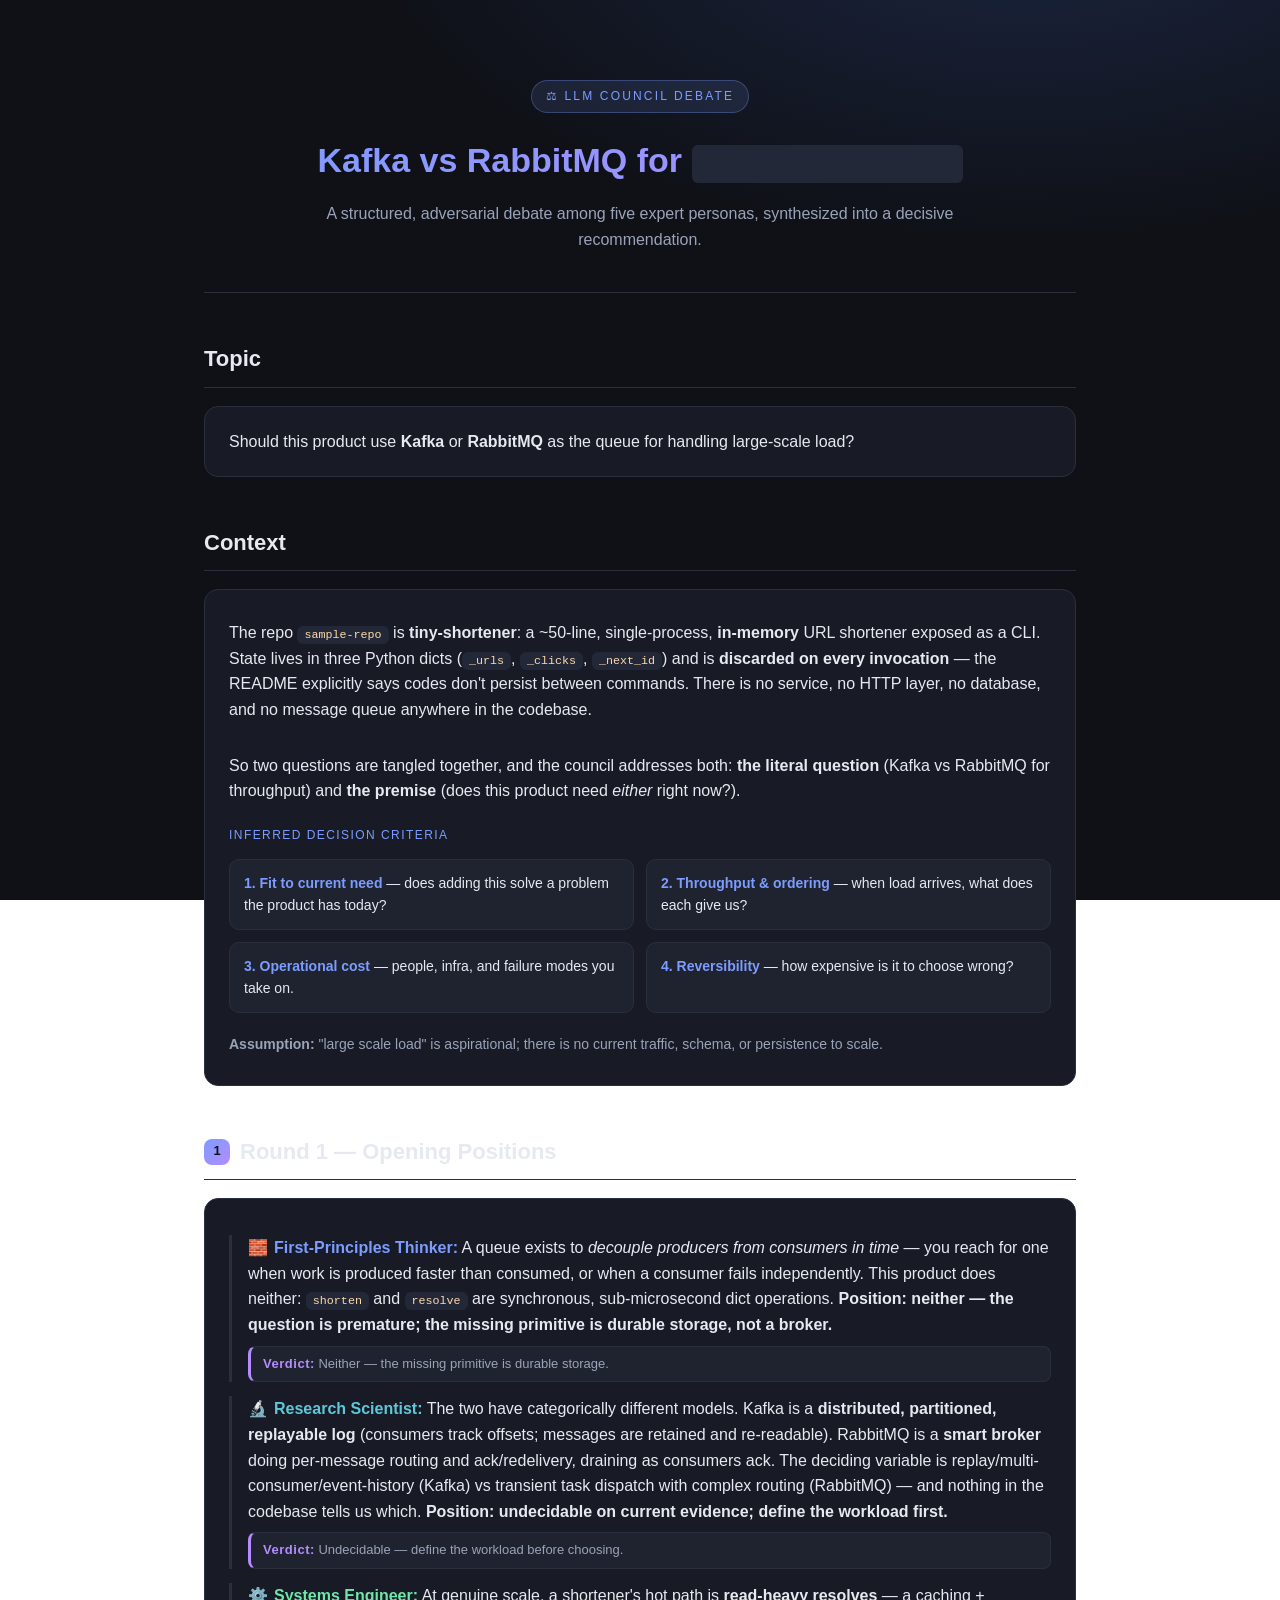
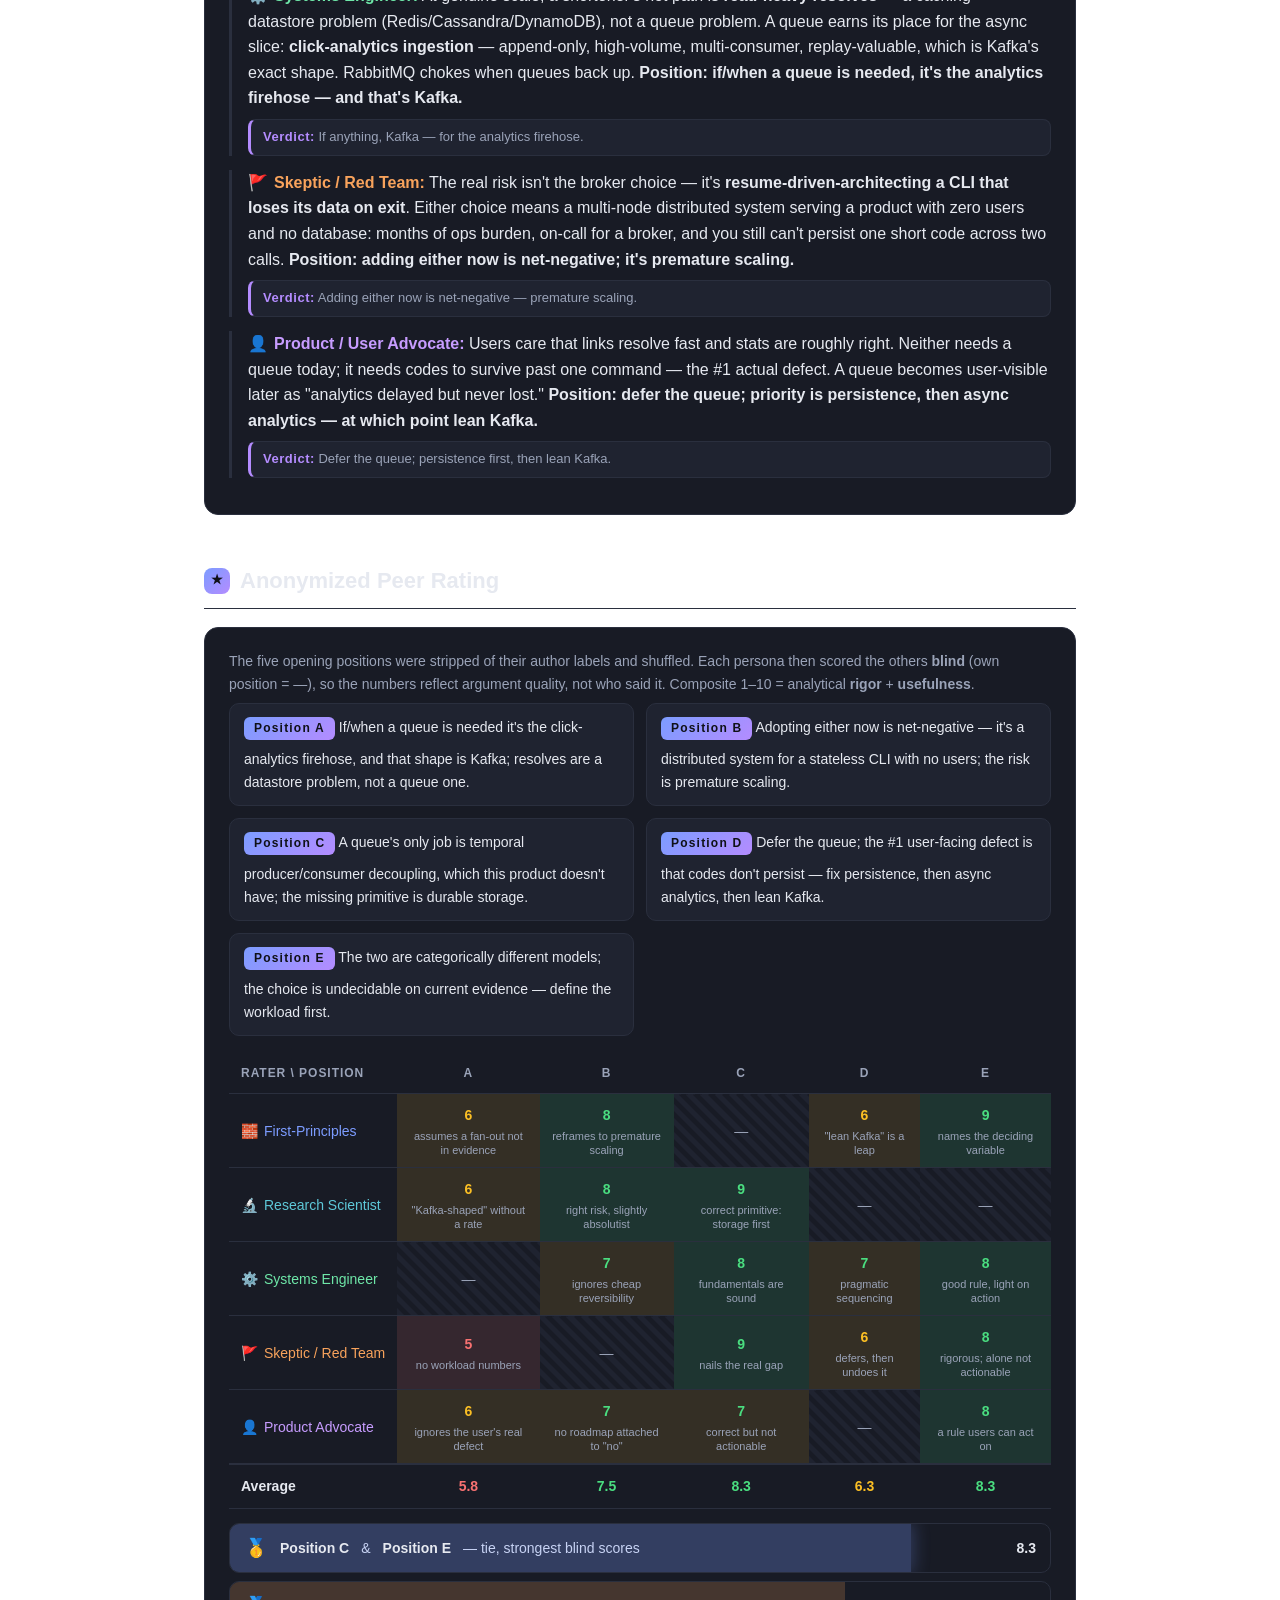
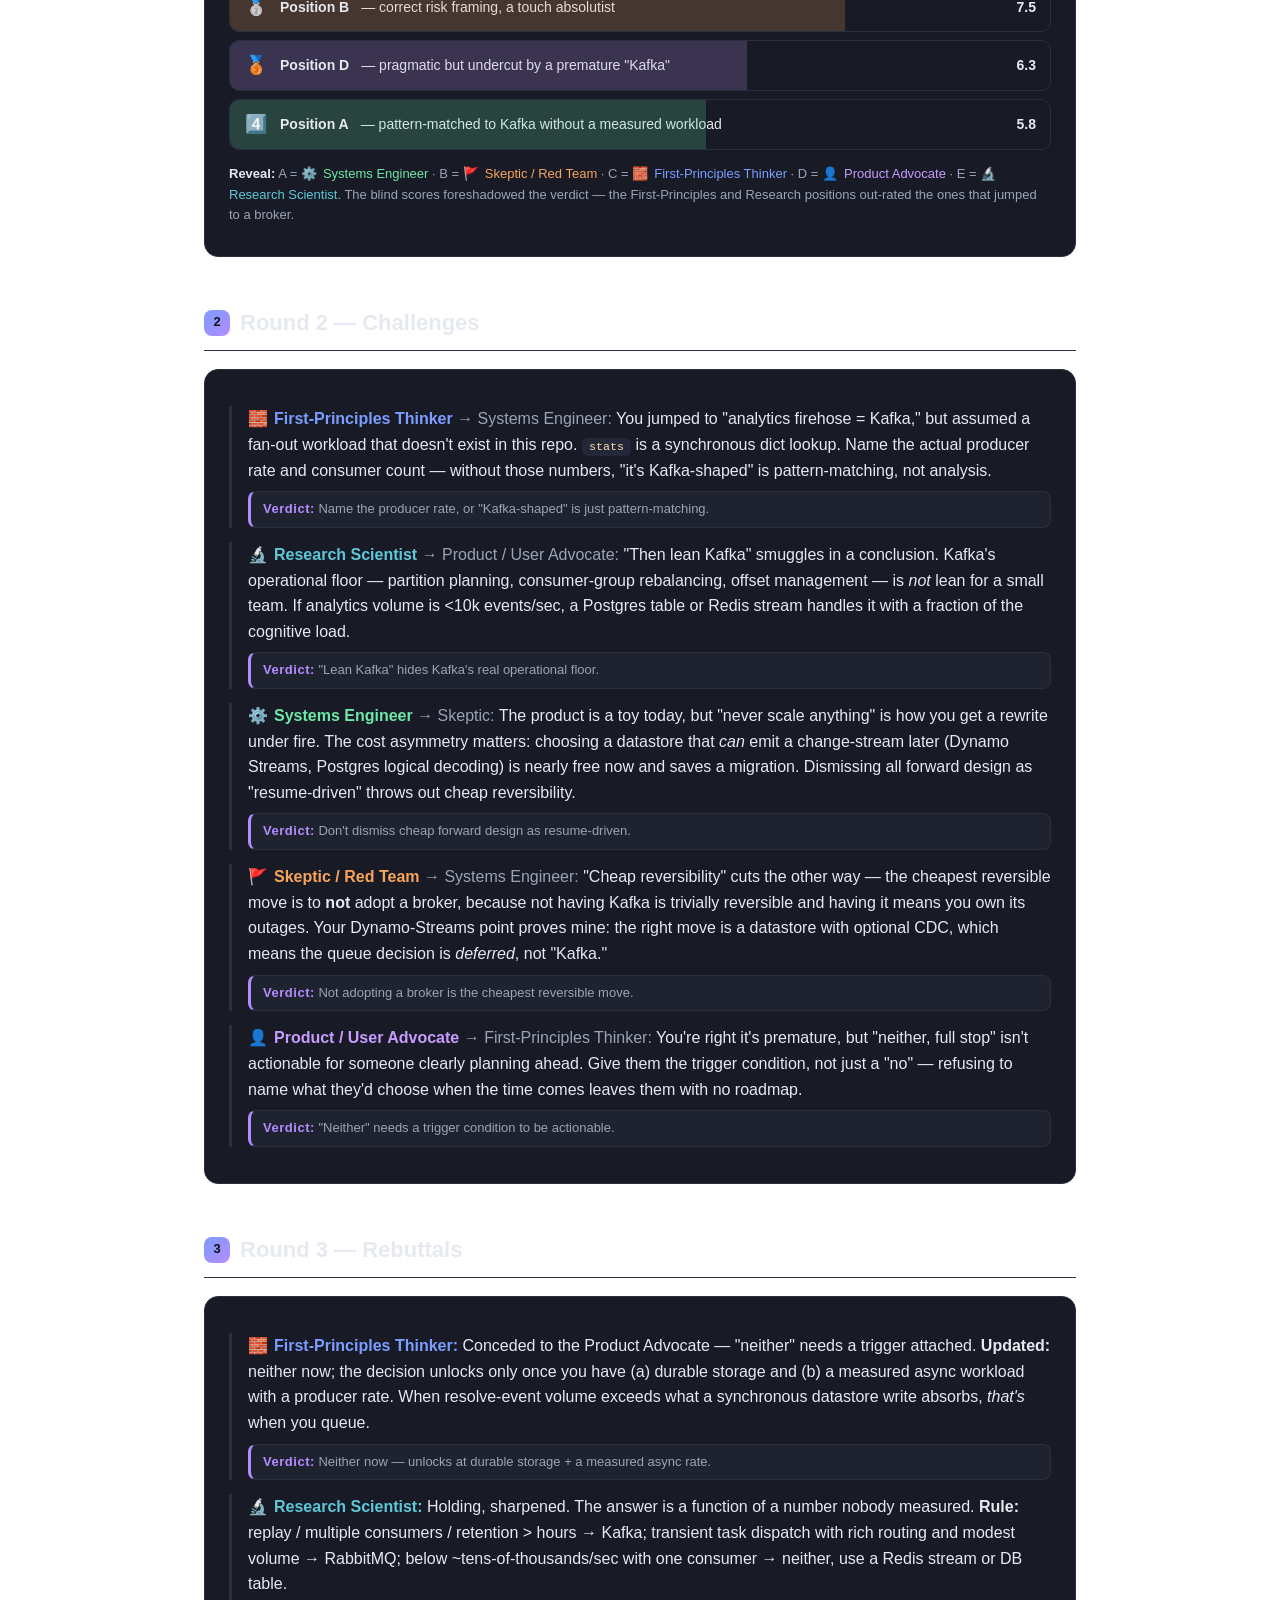
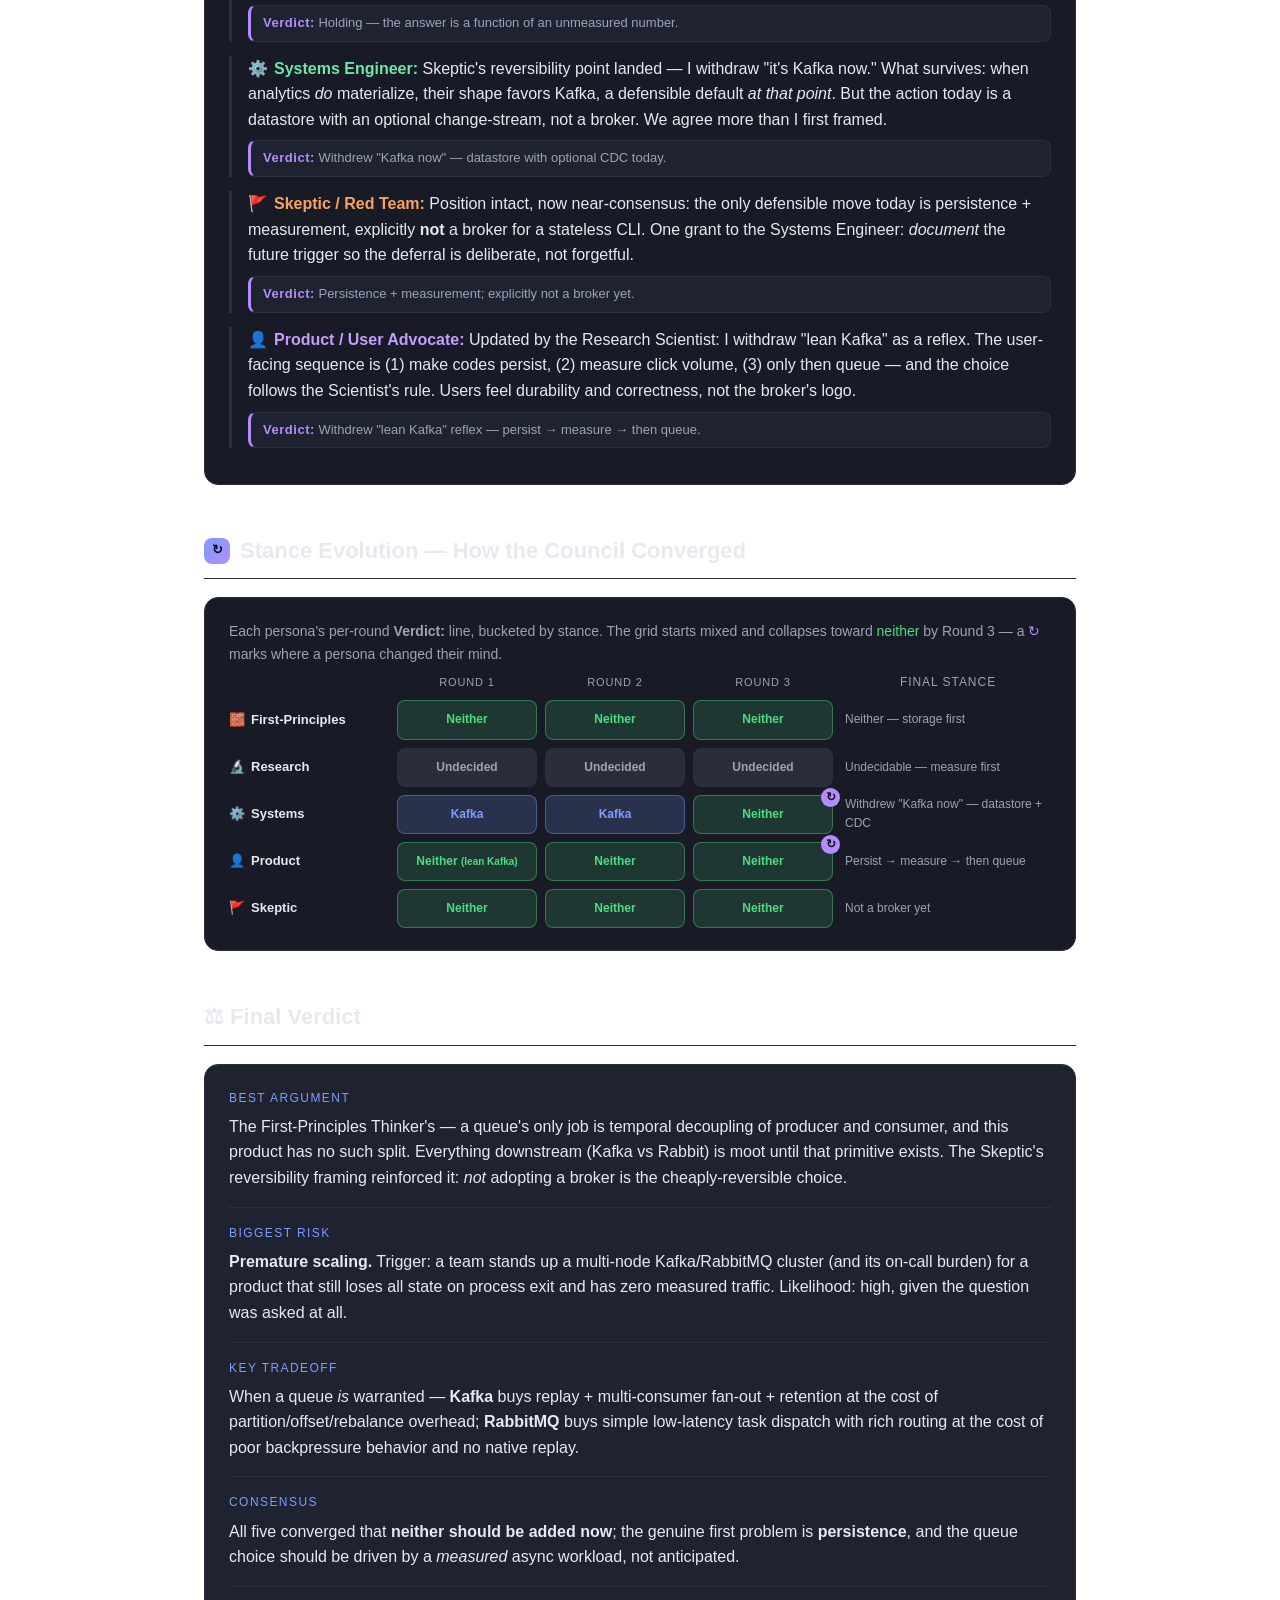
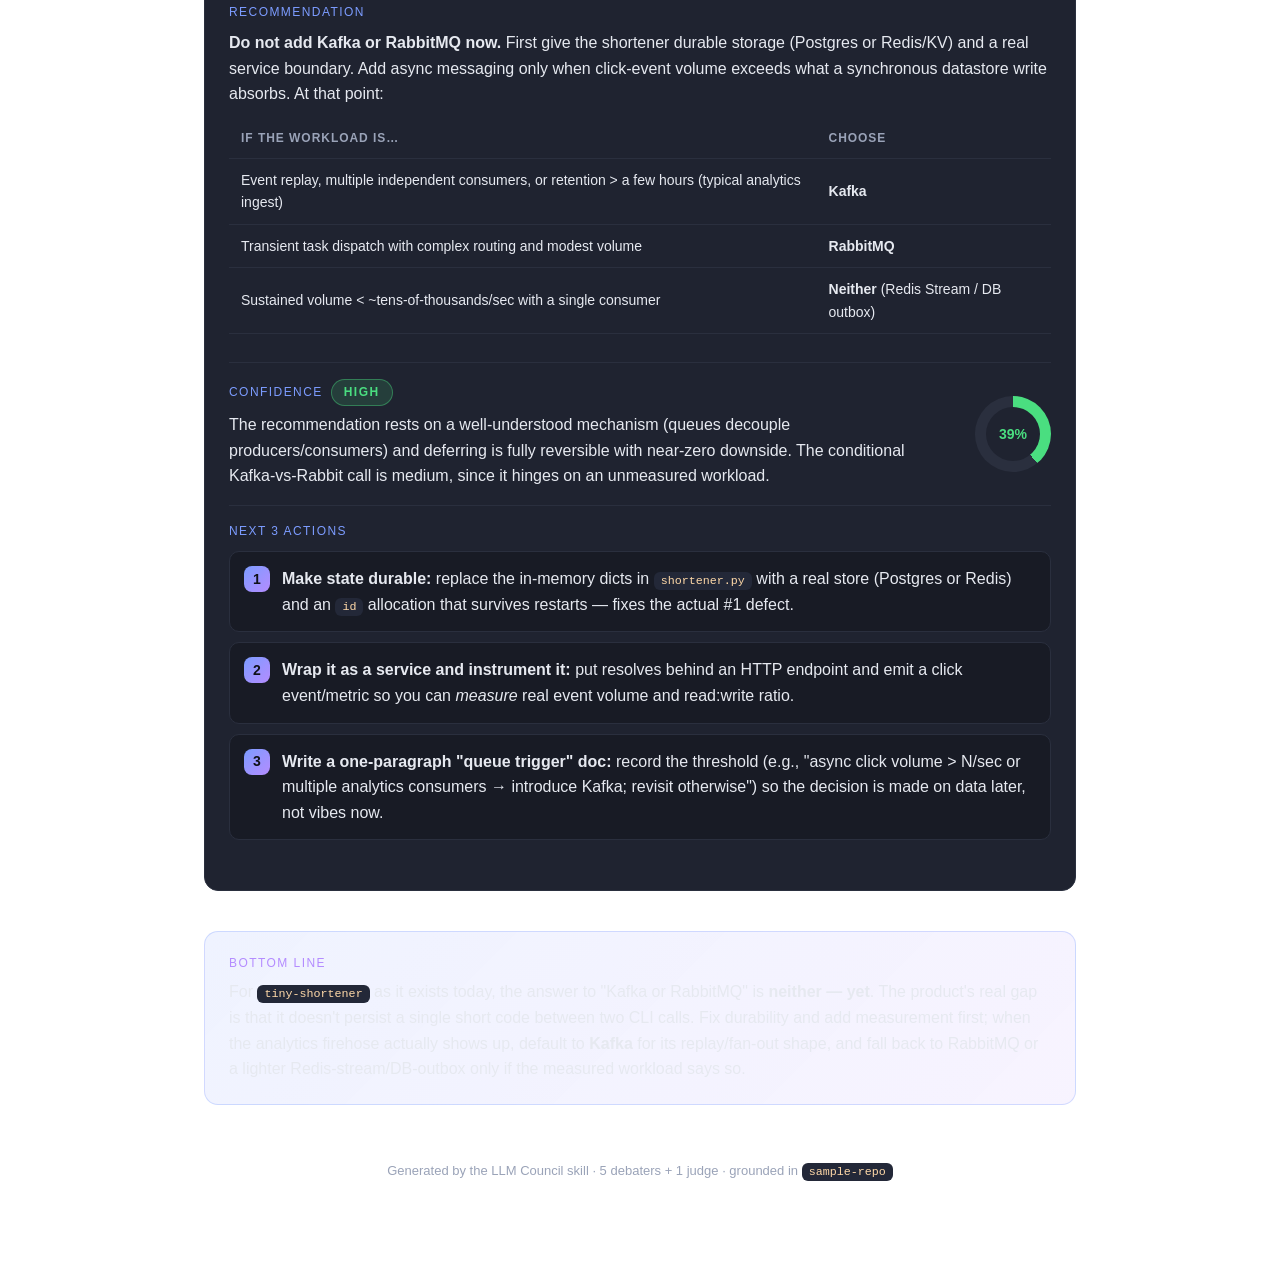
==== commit 6354d8c4: "Major refactoring and working on optimization" ====
--- a/llm-council-output/kafka-vs-rabbitmq.html
+++ b/llm-council-output/kafka-vs-rabbitmq.html
@@ -336,43 +336,43 @@
       <tr><th>Rater \ Position</th><th>A</th><th>B</th><th>C</th><th>D</th><th>E</th></tr>
       <tr>
         <td><span class="p1"><span class="avatar">🧱</span>First-Principles</span></td>
-        <td><span class="score s-mid">6</span><span class="note">assumes a fan-out not in evidence</span></td>
-        <td><span class="score s-hi">8</span><span class="note">reframes to premature scaling</span></td>
+        <td data-score="6"><span class="score s-mid">6</span><span class="note">assumes a fan-out not in evidence</span></td>
+        <td data-score="8"><span class="score s-hi">8</span><span class="note">reframes to premature scaling</span></td>
         <td class="self">—</td>
-        <td><span class="score s-mid">6</span><span class="note">"lean Kafka" is a leap</span></td>
-        <td><span class="score s-hi">9</span><span class="note">names the deciding variable</span></td>
+        <td data-score="6"><span class="score s-mid">6</span><span class="note">"lean Kafka" is a leap</span></td>
+        <td data-score="9"><span class="score s-hi">9</span><span class="note">names the deciding variable</span></td>
       </tr>
       <tr>
         <td><span class="p2"><span class="avatar">🔬</span>Research Scientist</span></td>
-        <td><span class="score s-mid">6</span><span class="note">"Kafka-shaped" without a rate</span></td>
-        <td><span class="score s-hi">8</span><span class="note">right risk, slightly absolutist</span></td>
-        <td><span class="score s-hi">9</span><span class="note">correct primitive: storage first</span></td>
+        <td data-score="6"><span class="score s-mid">6</span><span class="note">"Kafka-shaped" without a rate</span></td>
+        <td data-score="8"><span class="score s-hi">8</span><span class="note">right risk, slightly absolutist</span></td>
+        <td data-score="9"><span class="score s-hi">9</span><span class="note">correct primitive: storage first</span></td>
         <td class="self">—</td>
         <td class="self">—</td>
       </tr>
       <tr>
         <td><span class="p3"><span class="avatar">⚙️</span>Systems Engineer</span></td>
         <td class="self">—</td>
-        <td><span class="score s-hi">7</span><span class="note">ignores cheap reversibility</span></td>
-        <td><span class="score s-hi">8</span><span class="note">fundamentals are sound</span></td>
-        <td><span class="score s-hi">7</span><span class="note">pragmatic sequencing</span></td>
-        <td><span class="score s-hi">8</span><span class="note">good rule, light on action</span></td>
+        <td data-score="7"><span class="score s-hi">7</span><span class="note">ignores cheap reversibility</span></td>
+        <td data-score="8"><span class="score s-hi">8</span><span class="note">fundamentals are sound</span></td>
+        <td data-score="7"><span class="score s-hi">7</span><span class="note">pragmatic sequencing</span></td>
+        <td data-score="8"><span class="score s-hi">8</span><span class="note">good rule, light on action</span></td>
       </tr>
       <tr>
         <td><span class="p4"><span class="avatar">🚩</span>Skeptic / Red Team</span></td>
-        <td><span class="score s-lo">5</span><span class="note">no workload numbers</span></td>
+        <td data-score="5"><span class="score s-lo">5</span><span class="note">no workload numbers</span></td>
         <td class="self">—</td>
-        <td><span class="score s-hi">9</span><span class="note">nails the real gap</span></td>
-        <td><span class="score s-mid">6</span><span class="note">defers, then undoes it</span></td>
-        <td><span class="score s-hi">8</span><span class="note">rigorous; alone not actionable</span></td>
+        <td data-score="9"><span class="score s-hi">9</span><span class="note">nails the real gap</span></td>
+        <td data-score="6"><span class="score s-mid">6</span><span class="note">defers, then undoes it</span></td>
+        <td data-score="8"><span class="score s-hi">8</span><span class="note">rigorous; alone not actionable</span></td>
       </tr>
       <tr>
         <td><span class="p5"><span class="avatar">👤</span>Product Advocate</span></td>
-        <td><span class="score s-mid">6</span><span class="note">ignores the user's real defect</span></td>
-        <td><span class="score s-hi">7</span><span class="note">no roadmap attached to "no"</span></td>
-        <td><span class="score s-hi">7</span><span class="note">correct but not actionable</span></td>
+        <td data-score="6"><span class="score s-mid">6</span><span class="note">ignores the user's real defect</span></td>
+        <td data-score="7"><span class="score s-hi">7</span><span class="note">no roadmap attached to "no"</span></td>
+        <td data-score="7"><span class="score s-hi">7</span><span class="note">correct but not actionable</span></td>
         <td class="self">—</td>
-        <td><span class="score s-hi">8</span><span class="note">a rule users can act on</span></td>
+        <td data-score="8"><span class="score s-hi">8</span><span class="note">a rule users can act on</span></td>
       </tr>
       <tr class="avg">
         <td>Average</td>
@@ -384,10 +384,10 @@
       </tr>
     </table>
     <ol class="rank">
-      <li><span class="medal">🥇</span> <b>Position C</b> &amp; <b>Position E</b> — tie, strongest blind scores <span class="sc">8.3</span></li>
-      <li><span class="medal">🥈</span> <b>Position B</b> — correct risk framing, a touch absolutist <span class="sc">7.5</span></li>
-      <li><span class="medal">🥉</span> <b>Position D</b> — pragmatic but undercut by a premature "Kafka" <span class="sc">6.3</span></li>
-      <li><span class="medal">4️⃣</span> <b>Position A</b> — pattern-matched to Kafka without a measured workload <span class="sc">5.8</span></li>
+      <li><span class="bar p1 glow" style="--score:8.3"></span><span class="medal">🥇</span> <b>Position C</b> &amp; <b>Position E</b> — tie, strongest blind scores <span class="sc">8.3</span></li>
+      <li><span class="bar p4" style="--score:7.5"></span><span class="medal">🥈</span> <b>Position B</b> — correct risk framing, a touch absolutist <span class="sc">7.5</span></li>
+      <li><span class="bar p5" style="--score:6.3"></span><span class="medal">🥉</span> <b>Position D</b> — pragmatic but undercut by a premature "Kafka" <span class="sc">6.3</span></li>
+      <li><span class="bar p3" style="--score:5.8"></span><span class="medal">4️⃣</span> <b>Position A</b> — pattern-matched to Kafka without a measured workload <span class="sc">5.8</span></li>
     </ol>
     <p class="reveal"><b>Reveal:</b> A = <span class="p3"><span class="avatar">⚙️</span>Systems Engineer</span> · B = <span class="p4"><span class="avatar">🚩</span>Skeptic / Red Team</span> · C = <span class="p1"><span class="avatar">🧱</span>First-Principles Thinker</span> · D = <span class="p5"><span class="avatar">👤</span>Product Advocate</span> · E = <span class="p2"><span class="avatar">🔬</span>Research Scientist</span>. The blind scores foreshadowed the verdict — the First-Principles and Research positions out-rated the ones that jumped to a broker.</p>
   </div>
@@ -418,6 +418,48 @@
       <div class="pverdict"><b>Verdict:</b> Persistence + measurement; explicitly not a broker yet.</div></div>
     <div class="turn"><span class="speaker p5"><span class="avatar">👤</span>Product / User Advocate:</span> Updated by the Research Scientist: I withdraw "lean Kafka" as a reflex. The user-facing sequence is (1) make codes persist, (2) measure click volume, (3) only then queue — and the choice follows the Scientist's rule. Users feel durability and correctness, not the broker's logo.
       <div class="pverdict"><b>Verdict:</b> Withdrew "lean Kafka" reflex — persist → measure → then queue.</div></div>
+  </div>
+
+  <h2><span class="num">↻</span> Stance Evolution — How the Council Converged</h2>
+  <div class="card">
+    <p style="color:var(--muted);font-size:14px;margin-top:0">Each persona's per-round <b>Verdict:</b> line, bucketed by stance. The grid starts mixed and collapses toward <span style="color:var(--good)">neither</span> by Round 3 — a <span style="color:var(--accent-2)">↻</span> marks where a persona changed their mind.</p>
+    <div class="evo">
+      <div></div>
+      <div class="evo-h">Round 1</div>
+      <div class="evo-h">Round 2</div>
+      <div class="evo-h">Round 3</div>
+      <div class="evo-h evo-final">Final stance</div>
+
+      <div class="evo-name"><span class="avatar">🧱</span>First-Principles</div>
+      <div class="chip" data-stance="neither">Neither</div>
+      <div class="chip" data-stance="neither">Neither</div>
+      <div class="chip" data-stance="neither">Neither</div>
+      <div class="evo-final">Neither — storage first</div>
+
+      <div class="evo-name"><span class="avatar">🔬</span>Research</div>
+      <div class="chip" data-stance="undecided">Undecided</div>
+      <div class="chip" data-stance="undecided">Undecided</div>
+      <div class="chip" data-stance="undecided">Undecided</div>
+      <div class="evo-final">Undecidable — measure first</div>
+
+      <div class="evo-name"><span class="avatar">⚙️</span>Systems</div>
+      <div class="chip" data-stance="kafka">Kafka</div>
+      <div class="chip" data-stance="kafka">Kafka</div>
+      <div class="chip" data-stance="neither">Neither<span class="chg" title="changed mind">↻</span></div>
+      <div class="evo-final">Withdrew "Kafka now" — datastore + CDC</div>
+
+      <div class="evo-name"><span class="avatar">👤</span>Product</div>
+      <div class="chip" data-stance="neither">Neither <small>(lean Kafka)</small></div>
+      <div class="chip" data-stance="neither">Neither</div>
+      <div class="chip" data-stance="neither">Neither<span class="chg" title="withdrew lean-Kafka">↻</span></div>
+      <div class="evo-final">Persist → measure → then queue</div>
+
+      <div class="evo-name"><span class="avatar">🚩</span>Skeptic</div>
+      <div class="chip" data-stance="neither">Neither</div>
+      <div class="chip" data-stance="neither">Neither</div>
+      <div class="chip" data-stance="neither">Neither</div>
+      <div class="evo-final">Not a broker yet</div>
+    </div>
   </div>
 
   <h2>⚖ Final Verdict</h2>
@@ -435,7 +477,10 @@
         <tr><td>Sustained volume &lt; ~tens-of-thousands/sec with a single consumer</td><td><b>Neither</b> (Redis Stream / DB outbox)</td></tr>
       </table>
     </div>
-    <div class="vrow"><div class="vlabel">Confidence<span class="pill high">HIGH</span></div>The recommendation rests on a well-understood mechanism (queues decouple producers/consumers) and deferring is fully reversible with near-zero downside. The conditional Kafka-vs-Rabbit call is medium, since it hinges on an unmeasured workload.</div>
+    <div class="vrow conf-row">
+      <div class="conf-text"><div class="vlabel">Confidence<span class="pill high">HIGH</span></div>The recommendation rests on a well-understood mechanism (queues decouple producers/consumers) and deferring is fully reversible with near-zero downside. The conditional Kafka-vs-Rabbit call is medium, since it hinges on an unmeasured workload.</div>
+      <div class="gauge" data-confidence="85"><span class="val">0%</span></div>
+    </div>
     <div class="vrow"><div class="vlabel">Next 3 actions</div>
       <ol class="actions">
         <li><b>Make state durable:</b> replace the in-memory dicts in <code>shortener.py</code> with a real store (Postgres or Redis) and an <code>id</code> allocation that survives restarts — fixes the actual #1 defect.</li>
@@ -453,5 +498,47 @@
   <footer>Generated by the LLM Council skill · 5 debaters + 1 judge · grounded in <code>sample-repo</code></footer>
 
 </div>
+<script>
+(function () {
+  var reduce = window.matchMedia && window.matchMedia('(prefers-reduced-motion: reduce)').matches;
+  var reveal = document.querySelectorAll('.turn, .card, .evo');
+  var gauges = document.querySelectorAll('.gauge');
+
+  function fillGauge(g, value) {
+    g.style.setProperty('--val', value);
+    var v = g.querySelector('.val');
+    if (v) v.textContent = value + '%';
+  }
+
+  if (reduce || !('IntersectionObserver' in window)) {
+    reveal.forEach(function (el) { el.classList.add('in'); });
+    gauges.forEach(function (g) { fillGauge(g, +g.dataset.confidence || 0); });
+    return;
+  }
+
+  var io = new IntersectionObserver(function (entries) {
+    entries.forEach(function (e) {
+      if (e.isIntersecting) { e.target.classList.add('in'); io.unobserve(e.target); }
+    });
+  }, { threshold: 0.12 });
+  reveal.forEach(function (el) { io.observe(el); });
+
+  gauges.forEach(function (g) {
+    var target = +g.dataset.confidence || 0;
+    var go = new IntersectionObserver(function (entries) {
+      if (!entries[0].isIntersecting) return;
+      go.unobserve(g);
+      var start = null, dur = 1100;
+      requestAnimationFrame(function step(ts) {
+        if (start === null) start = ts;
+        var p = Math.min((ts - start) / dur, 1);
+        fillGauge(g, Math.round(p * target));
+        if (p < 1) requestAnimationFrame(step);
+      });
+    }, { threshold: 0.4 });
+    go.observe(g);
+  });
+})();
+</script>
 </body>
 </html>
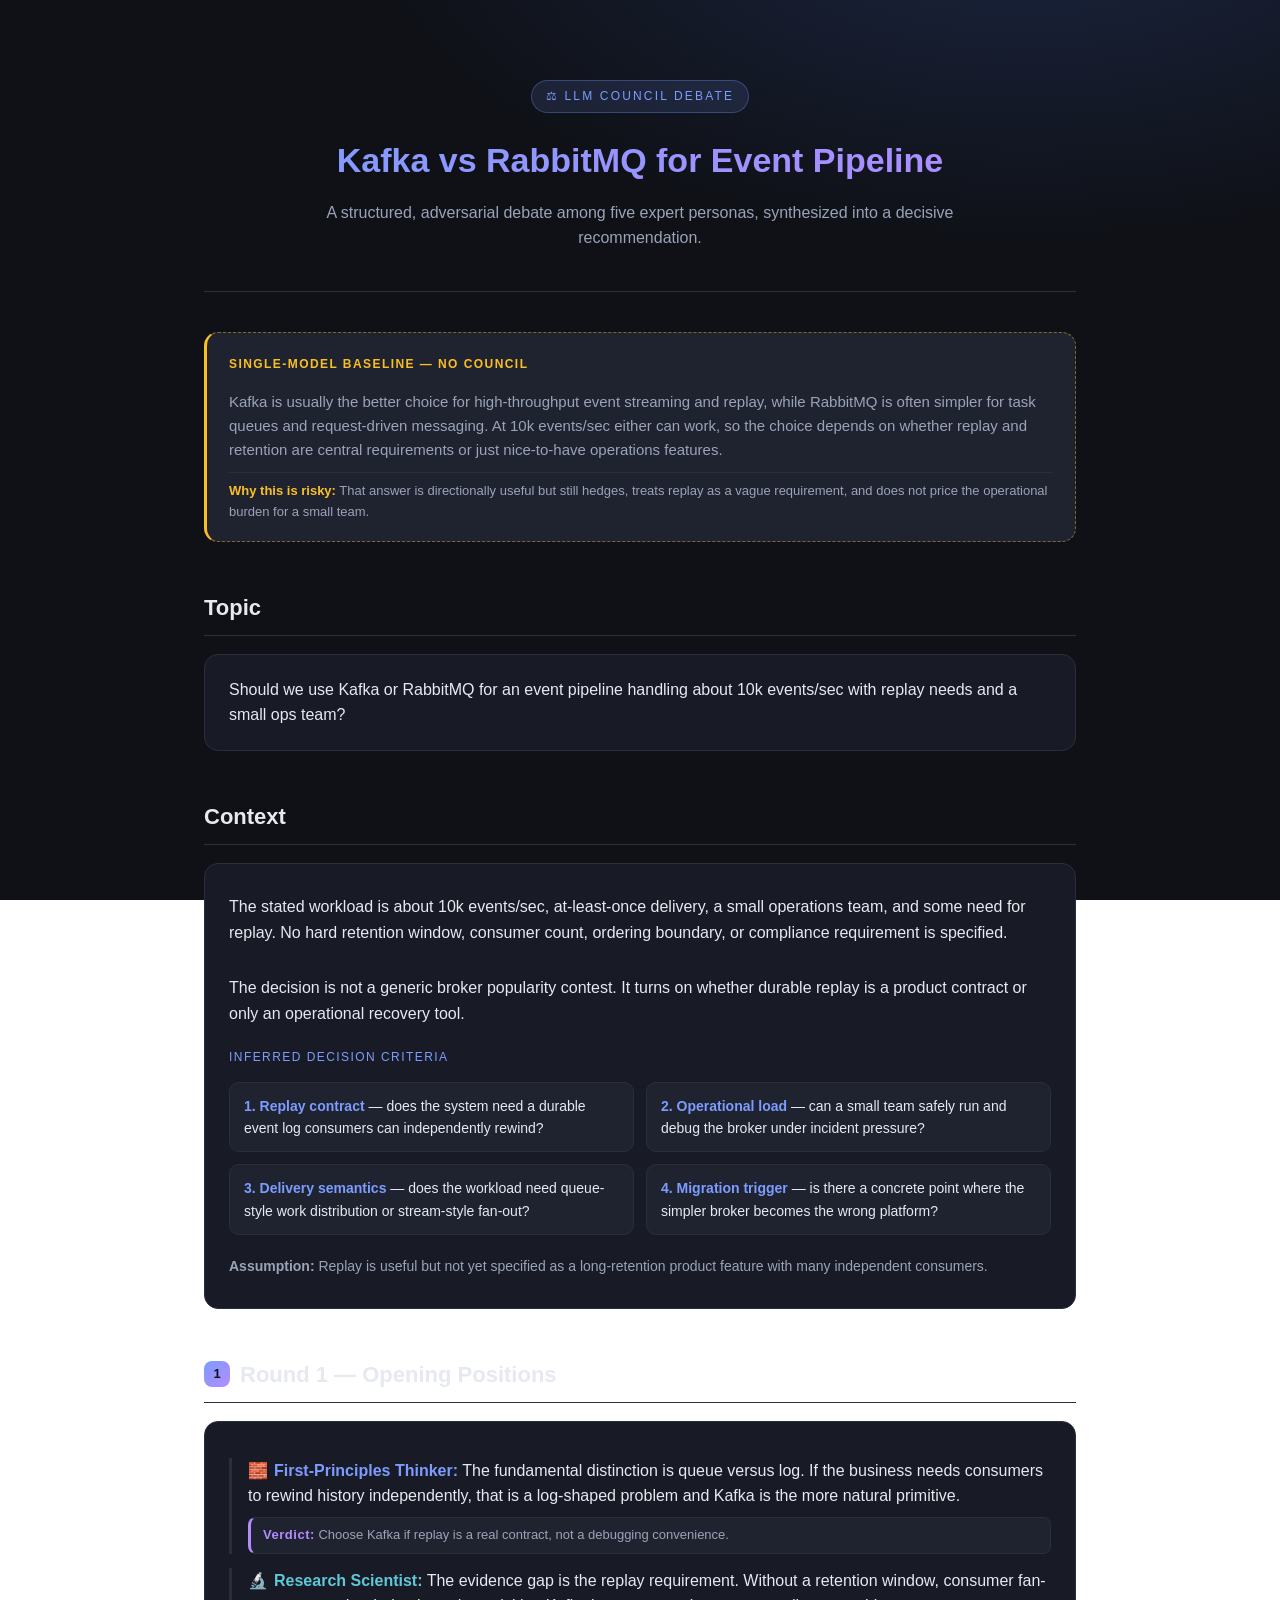
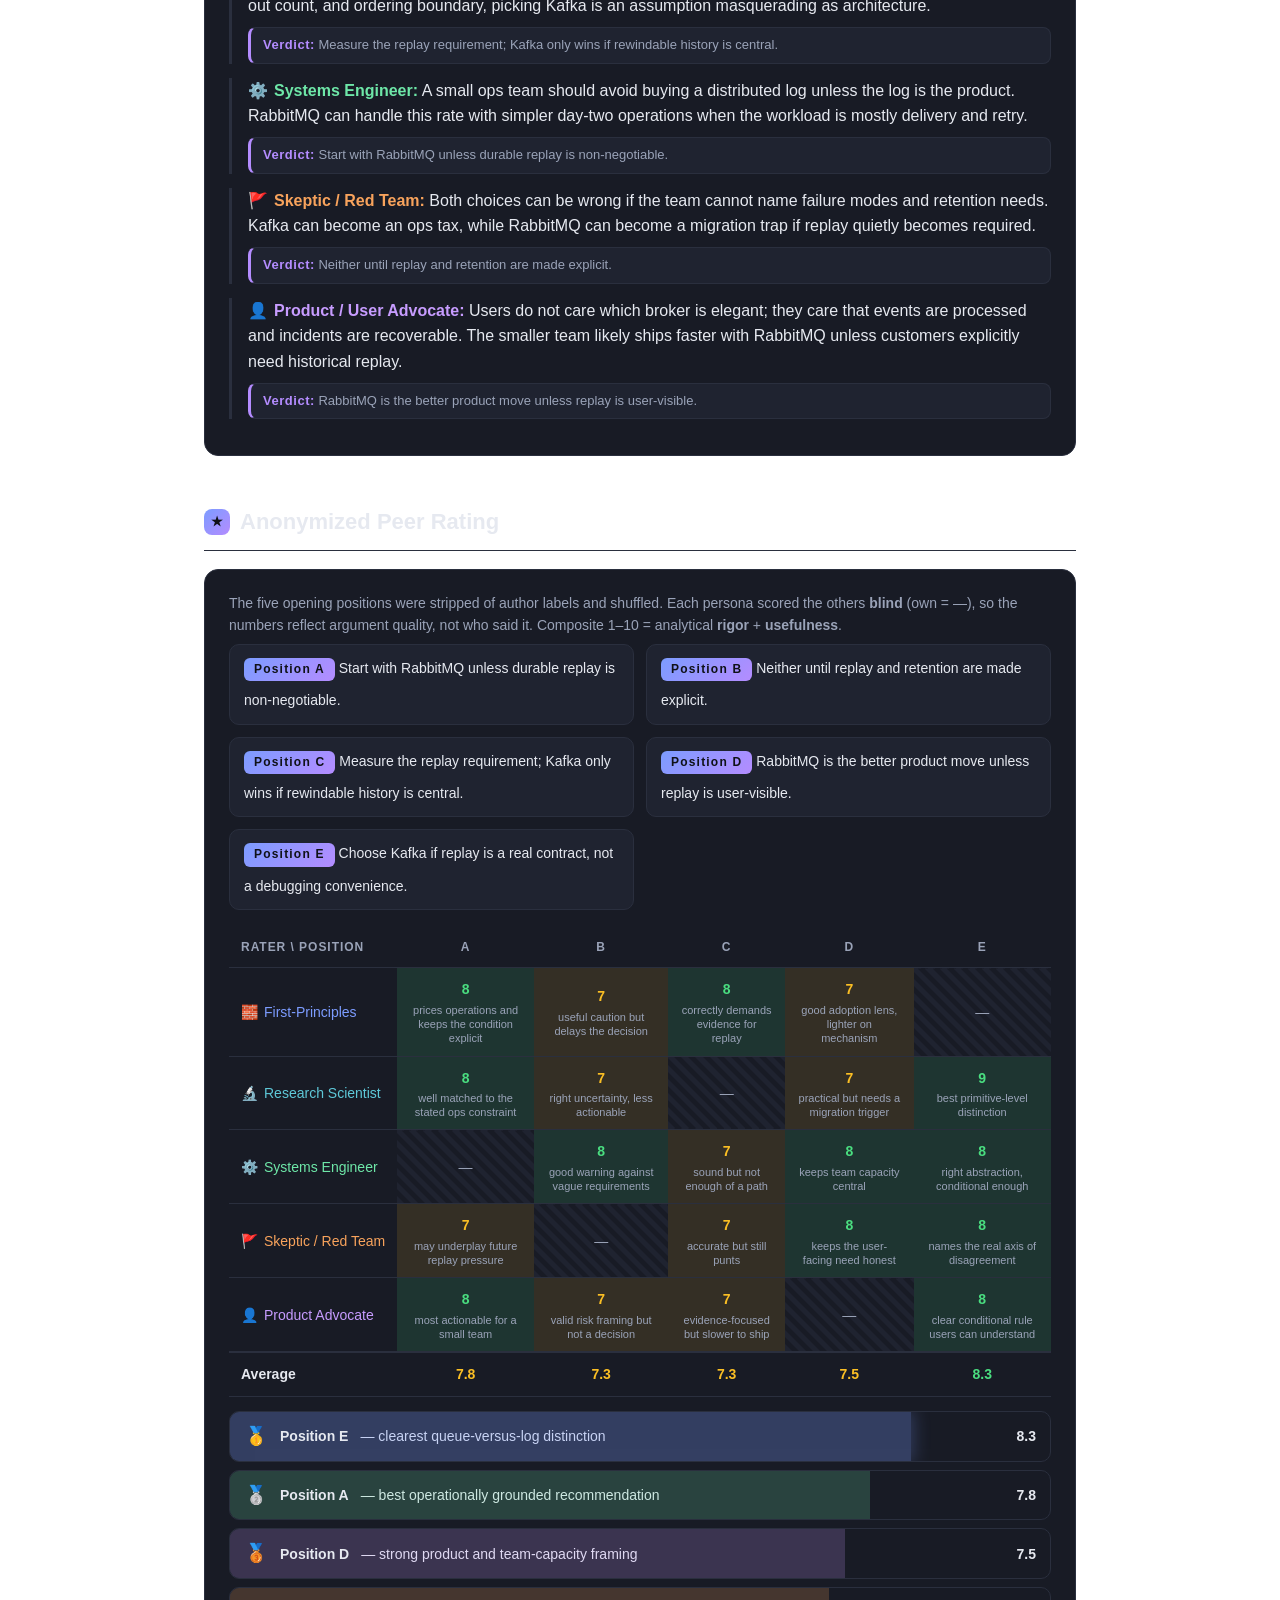
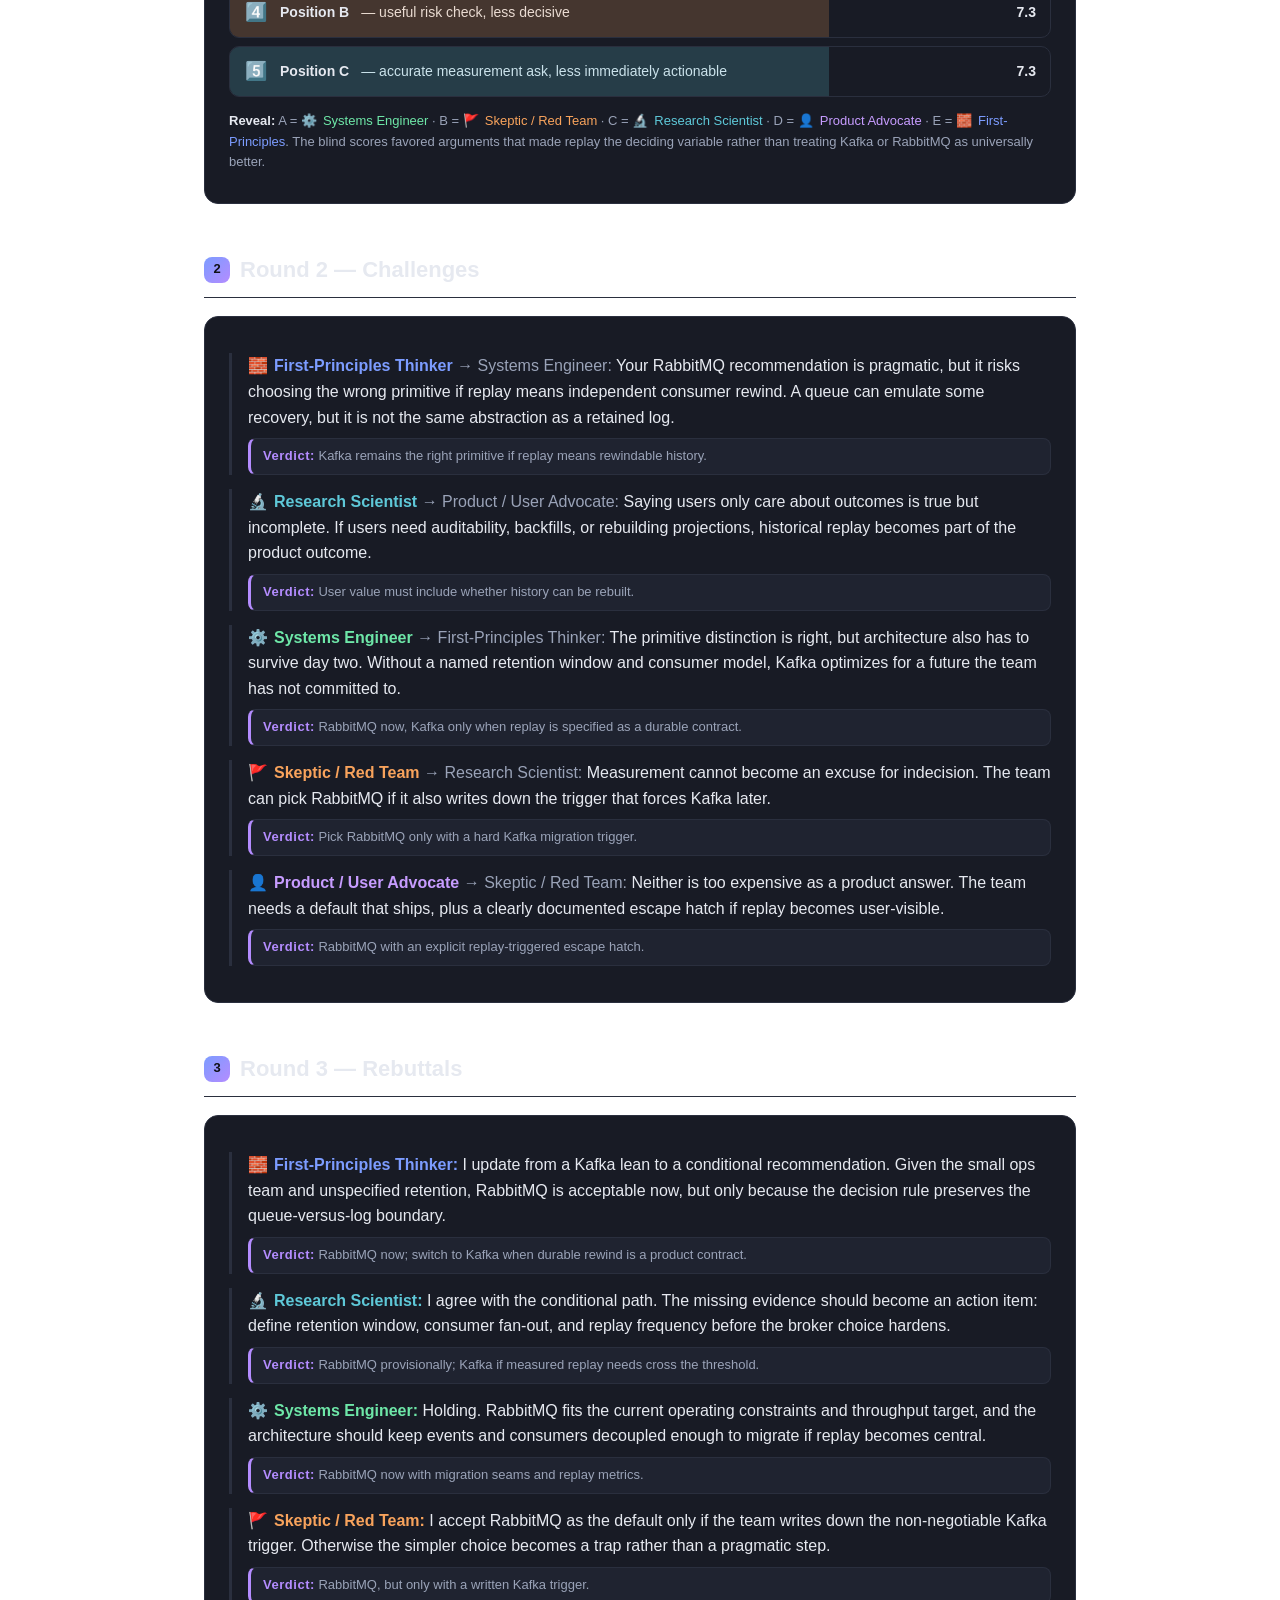
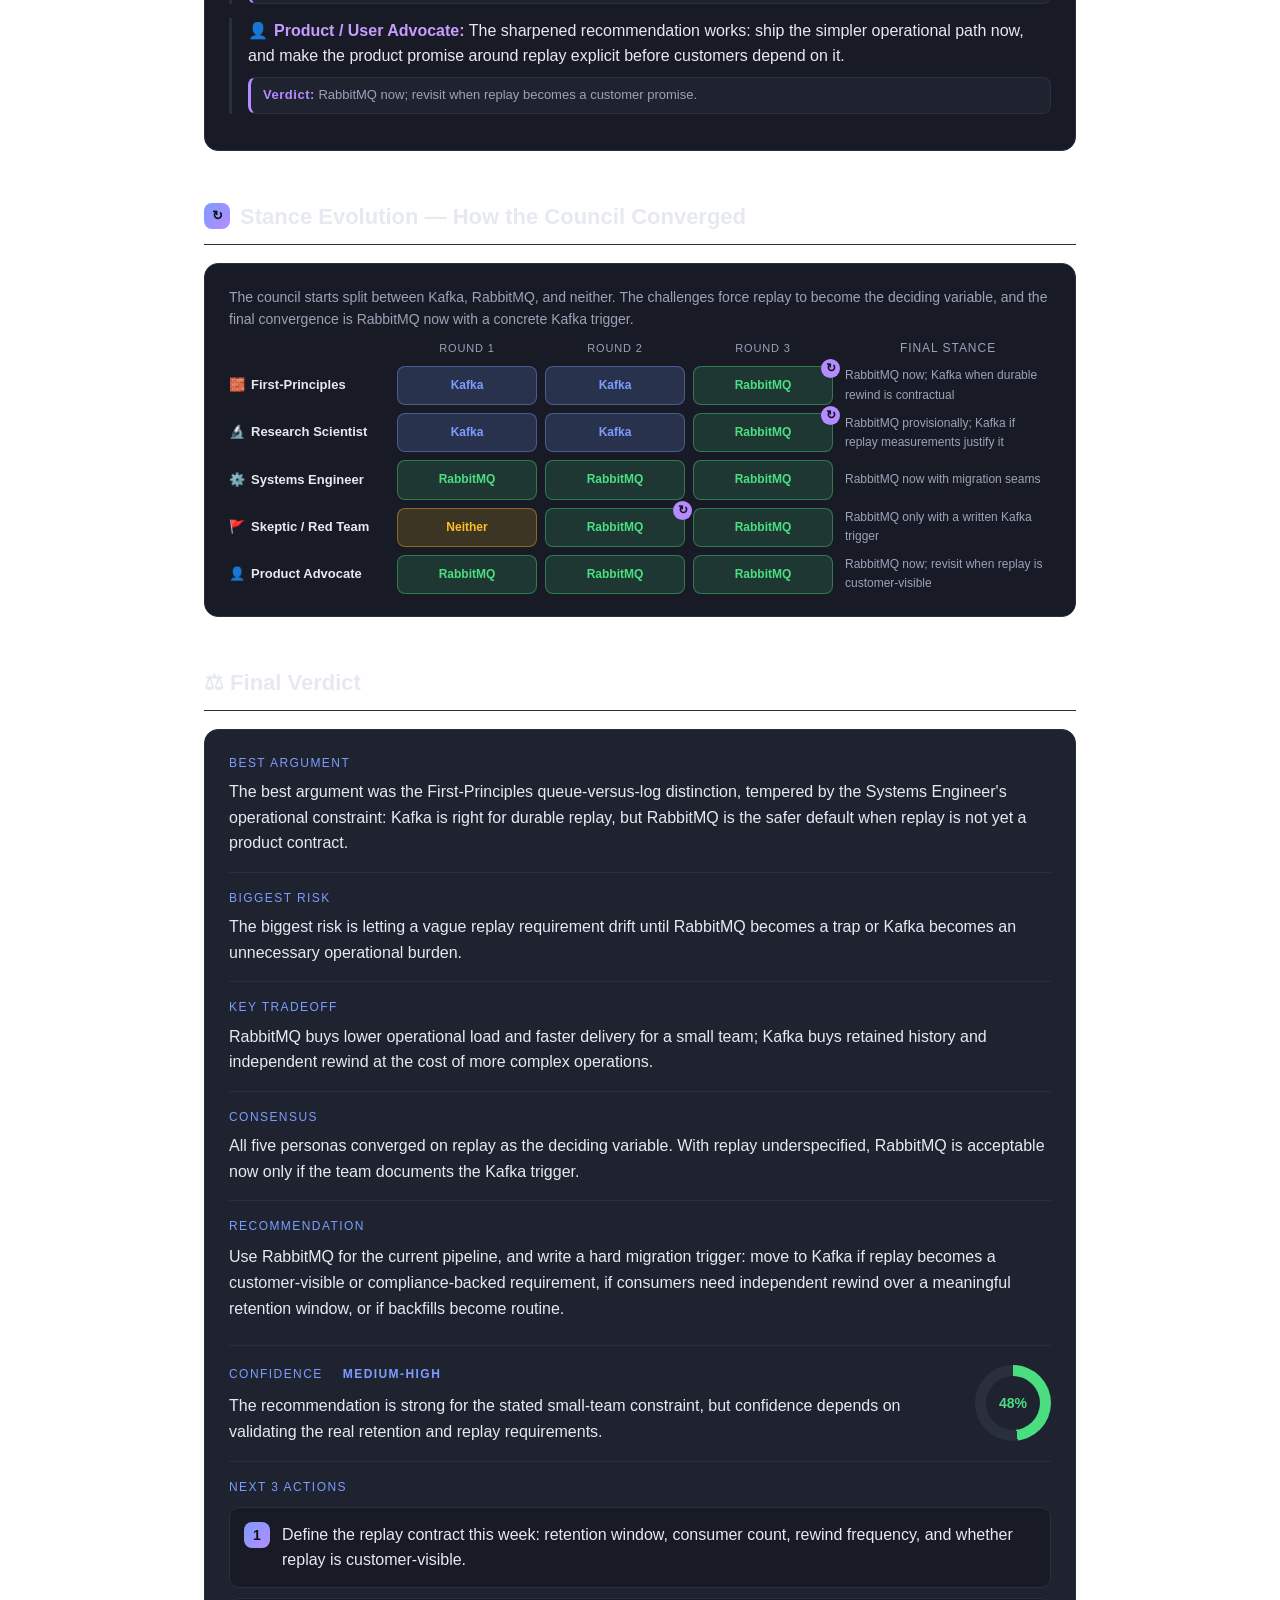
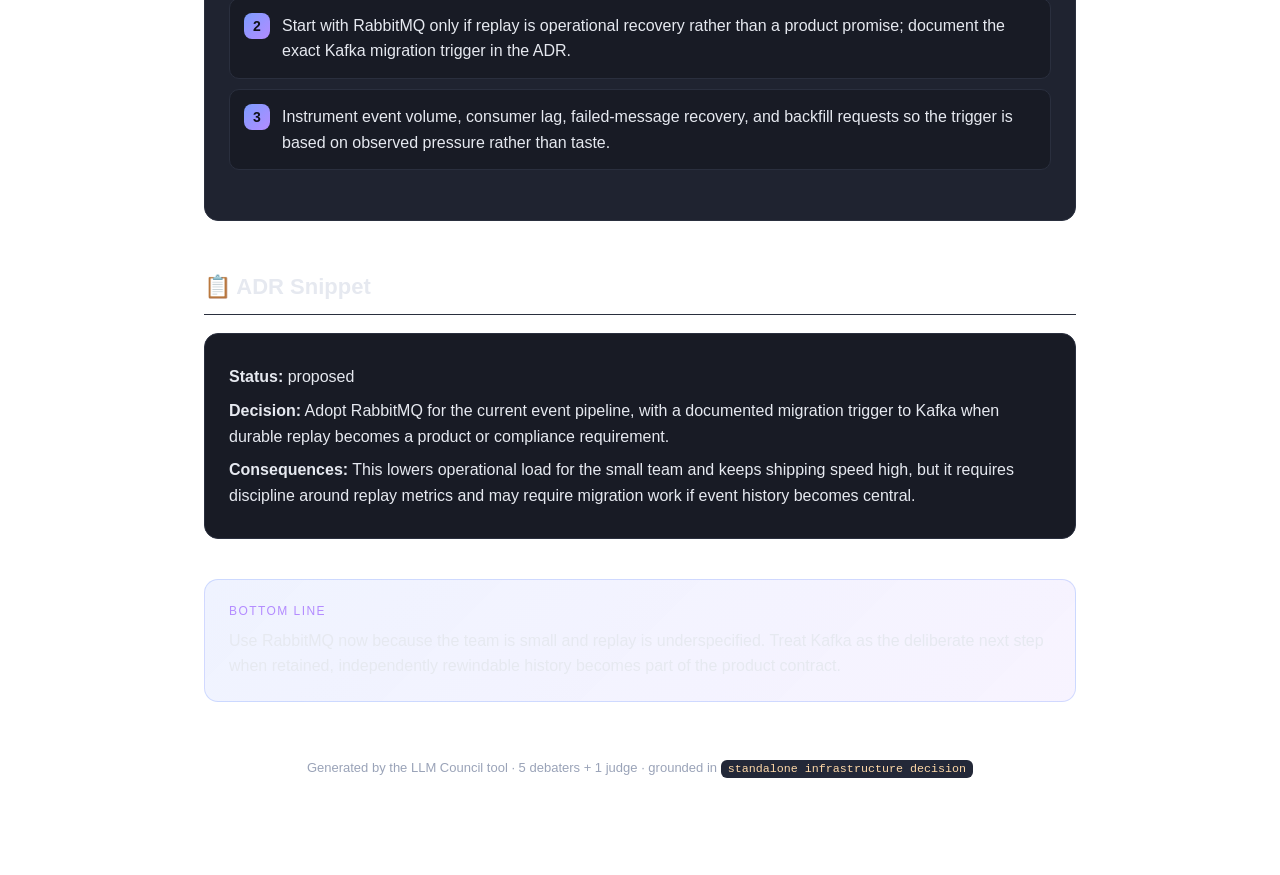
==== commit 5ab588a3: "Pushing all changes" ====
--- a/llm-council-output/kafka-vs-rabbitmq.html
+++ b/llm-council-output/kafka-vs-rabbitmq.html
@@ -3,9 +3,12 @@
 <head>
 <meta charset="UTF-8">
 <meta name="viewport" content="width=device-width, initial-scale=1.0">
-<title>LLM Council — Kafka vs RabbitMQ</title>
+<title>LLM Council — Kafka vs RabbitMQ for Event Pipeline</title>
 <style>
-  :root {
+/* LLM Council debate stylesheet — source of truth for HTML-rendered debates.
+   Inline this into <style> when producing a self-contained debate page.
+   See SKILL.md "HTML rendering" for the class/data contract. */
+:root {
     --bg: #0f1117;
     --panel: #181b25;
     --panel-2: #1f2330;
@@ -182,6 +185,29 @@
   }
   .bottom .vlabel { color: var(--accent-2); }
 
+  /* naive single-model baseline — the deliberate "before" callout */
+  .naive {
+    margin: 0 0 32px; padding: 18px 22px;
+    background: var(--panel-2);
+    border: 1px dashed rgba(251,191,36,.45);
+    border-left: 3px solid var(--warn);
+    border-radius: 14px;
+    color: var(--muted); font-size: 15px;
+  }
+  .naive p { margin: 8px 0; }
+  .naive-label {
+    display: inline-block;
+    font-size: 12px; font-weight: 700;
+    letter-spacing: .12em; text-transform: uppercase;
+    color: var(--warn); margin-bottom: 8px;
+  }
+  .naive-risk {
+    font-size: 13px; color: var(--muted);
+    border-top: 1px solid var(--border);
+    padding-top: 8px; margin-top: 10px;
+  }
+  .naive-risk b { color: var(--warn); }
+
   code { background: var(--chip); padding: 2px 7px; border-radius: 6px; font-size: .9em; color: #ffd9a8; }
   table { width: 100%; border-collapse: collapse; margin: 12px 0; font-size: 14px; }
   th, td { text-align: left; padding: 10px 12px; border-bottom: 1px solid var(--border); }
@@ -275,6 +301,11 @@
     .card .turn:nth-child(4) { transition-delay: .28s; }
     .card .turn:nth-child(5) { transition-delay: .36s; }
   }
+
+  .evo .chip[data-stance="kafka"] { background: rgba(124,156,255,.18); color: var(--accent); border-color: rgba(124,156,255,.4); }
+  .evo .chip[data-stance="rabbit"] { background: rgba(74,222,128,.15); color: var(--good); border-color: rgba(74,222,128,.4); }
+  .evo .chip[data-stance="neither"] { background: rgba(251,191,36,.16); color: var(--warn); border-color: rgba(251,191,36,.4); }
+  .evo .chip[data-stance="undecided"] { background: rgba(154,163,184,.14); color: var(--muted); border-color: var(--border); }
 </style>
 <noscript><style>.turn, .card, .evo { opacity: 1 !important; transform: none !important; }</style></noscript>
 </head>
@@ -283,222 +314,193 @@
 
   <header class="hero">
     <span class="badge">⚖ LLM Council Debate</span>
-    <h1>Kafka vs RabbitMQ for <code>tiny-shortener</code></h1>
+    <h1>Kafka vs RabbitMQ for Event Pipeline</h1>
     <p class="subtitle">A structured, adversarial debate among five expert personas, synthesized into a decisive recommendation.</p>
   </header>
 
+  <div class="naive">
+    <span class="naive-label">Single-model baseline — no council</span>
+    <p>Kafka is usually the better choice for high-throughput event streaming and replay, while RabbitMQ is often simpler for task queues and request-driven messaging. At 10k events/sec either can work, so the choice depends on whether replay and retention are central requirements or just nice-to-have operations features.</p>
+    <div class="naive-risk"><b>Why this is risky:</b> That answer is directionally useful but still hedges, treats replay as a vague requirement, and does not price the operational burden for a small team.</div>
+  </div>
+
   <h2>Topic</h2>
   <div class="card">
-    Should this product use <b>Kafka</b> or <b>RabbitMQ</b> as the queue for handling large-scale load?
+    Should we use Kafka or RabbitMQ for an event pipeline handling about 10k events/sec with replay needs and a small ops team?
   </div>
 
   <h2>Context</h2>
   <div class="card context-grid">
-    <p>The repo <code>sample-repo</code> is <b>tiny-shortener</b>: a ~50-line, single-process, <b>in-memory</b> URL shortener exposed as a CLI. State lives in three Python dicts (<code>_urls</code>, <code>_clicks</code>, <code>_next_id</code>) and is <b>discarded on every invocation</b> — the README explicitly says codes don't persist between commands. There is no service, no HTTP layer, no database, and no message queue anywhere in the codebase.</p>
-    <p>So two questions are tangled together, and the council addresses both: <b>the literal question</b> (Kafka vs RabbitMQ for throughput) and <b>the premise</b> (does this product need <i>either</i> right now?).</p>
+    <p>The stated workload is about 10k events/sec, at-least-once delivery, a small operations team, and some need for replay. No hard retention window, consumer count, ordering boundary, or compliance requirement is specified.</p>
+    <p>The decision is not a generic broker popularity contest. It turns on whether durable replay is a product contract or only an operational recovery tool.</p>
     <div>
       <div class="vlabel">Inferred decision criteria</div>
       <div class="criteria">
-        <div class="crit"><b>1. Fit to current need</b> — does adding this solve a problem the product has today?</div>
-        <div class="crit"><b>2. Throughput &amp; ordering</b> — when load arrives, what does each give us?</div>
-        <div class="crit"><b>3. Operational cost</b> — people, infra, and failure modes you take on.</div>
-        <div class="crit"><b>4. Reversibility</b> — how expensive is it to choose wrong?</div>
+        <div class="crit"><b>1. Replay contract</b> — does the system need a durable event log consumers can independently rewind?</div>
+        <div class="crit"><b>2. Operational load</b> — can a small team safely run and debug the broker under incident pressure?</div>
+        <div class="crit"><b>3. Delivery semantics</b> — does the workload need queue-style work distribution or stream-style fan-out?</div>
+        <div class="crit"><b>4. Migration trigger</b> — is there a concrete point where the simpler broker becomes the wrong platform?</div>
       </div>
     </div>
-    <p style="color:var(--muted);font-size:14px;margin-top:6px"><b>Assumption:</b> "large scale load" is aspirational; there is no current traffic, schema, or persistence to scale.</p>
+    <p style="color:var(--muted);font-size:14px;margin-top:6px"><b>Assumption:</b> Replay is useful but not yet specified as a long-retention product feature with many independent consumers.</p>
   </div>
 
   <h2><span class="num">1</span> Round 1 — Opening Positions</h2>
   <div class="card">
-    <div class="turn"><span class="speaker p1"><span class="avatar">🧱</span>First-Principles Thinker:</span> A queue exists to <i>decouple producers from consumers in time</i> — you reach for one when work is produced faster than consumed, or when a consumer fails independently. This product does neither: <code>shorten</code> and <code>resolve</code> are synchronous, sub-microsecond dict operations. <b>Position: neither — the question is premature; the missing primitive is durable storage, not a broker.</b>
-      <div class="pverdict"><b>Verdict:</b> Neither — the missing primitive is durable storage.</div></div>
-    <div class="turn"><span class="speaker p2"><span class="avatar">🔬</span>Research Scientist:</span> The two have categorically different models. Kafka is a <b>distributed, partitioned, replayable log</b> (consumers track offsets; messages are retained and re-readable). RabbitMQ is a <b>smart broker</b> doing per-message routing and ack/redelivery, draining as consumers ack. The deciding variable is replay/multi-consumer/event-history (Kafka) vs transient task dispatch with complex routing (RabbitMQ) — and nothing in the codebase tells us which. <b>Position: undecidable on current evidence; define the workload first.</b>
-      <div class="pverdict"><b>Verdict:</b> Undecidable — define the workload before choosing.</div></div>
-    <div class="turn"><span class="speaker p3"><span class="avatar">⚙️</span>Systems Engineer:</span> At genuine scale, a shortener's hot path is <b>read-heavy resolves</b> — a caching + datastore problem (Redis/Cassandra/DynamoDB), not a queue problem. A queue earns its place for the async slice: <b>click-analytics ingestion</b> — append-only, high-volume, multi-consumer, replay-valuable, which is Kafka's exact shape. RabbitMQ chokes when queues back up. <b>Position: if/when a queue is needed, it's the analytics firehose — and that's Kafka.</b>
-      <div class="pverdict"><b>Verdict:</b> If anything, Kafka — for the analytics firehose.</div></div>
-    <div class="turn"><span class="speaker p4"><span class="avatar">🚩</span>Skeptic / Red Team:</span> The real risk isn't the broker choice — it's <b>resume-driven-architecting a CLI that loses its data on exit</b>. Either choice means a multi-node distributed system serving a product with zero users and no database: months of ops burden, on-call for a broker, and you still can't persist one short code across two calls. <b>Position: adding either now is net-negative; it's premature scaling.</b>
-      <div class="pverdict"><b>Verdict:</b> Adding either now is net-negative — premature scaling.</div></div>
-    <div class="turn"><span class="speaker p5"><span class="avatar">👤</span>Product / User Advocate:</span> Users care that links resolve fast and stats are roughly right. Neither needs a queue today; it needs codes to survive past one command — the #1 actual defect. A queue becomes user-visible later as "analytics delayed but never lost." <b>Position: defer the queue; priority is persistence, then async analytics — at which point lean Kafka.</b>
-      <div class="pverdict"><b>Verdict:</b> Defer the queue; persistence first, then lean Kafka.</div></div>
+    <div class="turn"><span class="speaker p1"><span class="avatar">🧱</span>First-Principles Thinker:</span> The fundamental distinction is queue versus log. If the business needs consumers to rewind history independently, that is a log-shaped problem and Kafka is the more natural primitive.
+      <div class="pverdict"><b>Verdict:</b> Choose Kafka if replay is a real contract, not a debugging convenience.</div></div>
+    <div class="turn"><span class="speaker p2"><span class="avatar">🔬</span>Research Scientist:</span> The evidence gap is the replay requirement. Without a retention window, consumer fan-out count, and ordering boundary, picking Kafka is an assumption masquerading as architecture.
+      <div class="pverdict"><b>Verdict:</b> Measure the replay requirement; Kafka only wins if rewindable history is central.</div></div>
+    <div class="turn"><span class="speaker p3"><span class="avatar">⚙️</span>Systems Engineer:</span> A small ops team should avoid buying a distributed log unless the log is the product. RabbitMQ can handle this rate with simpler day-two operations when the workload is mostly delivery and retry.
+      <div class="pverdict"><b>Verdict:</b> Start with RabbitMQ unless durable replay is non-negotiable.</div></div>
+    <div class="turn"><span class="speaker p4"><span class="avatar">🚩</span>Skeptic / Red Team:</span> Both choices can be wrong if the team cannot name failure modes and retention needs. Kafka can become an ops tax, while RabbitMQ can become a migration trap if replay quietly becomes required.
+      <div class="pverdict"><b>Verdict:</b> Neither until replay and retention are made explicit.</div></div>
+    <div class="turn"><span class="speaker p5"><span class="avatar">👤</span>Product / User Advocate:</span> Users do not care which broker is elegant; they care that events are processed and incidents are recoverable. The smaller team likely ships faster with RabbitMQ unless customers explicitly need historical replay.
+      <div class="pverdict"><b>Verdict:</b> RabbitMQ is the better product move unless replay is user-visible.</div></div>
   </div>
 
   <h2><span class="num">★</span> Anonymized Peer Rating</h2>
   <div class="card">
-    <p style="color:var(--muted);font-size:14px;margin-top:0">The five opening positions were stripped of their author labels and shuffled. Each persona then scored the others <b>blind</b> (own position = <span class="self">—</span>), so the numbers reflect argument quality, not who said it. Composite 1–10 = analytical <b>rigor</b> + <b>usefulness</b>.</p>
+    <p style="color:var(--muted);font-size:14px;margin-top:0">The five opening positions were stripped of author labels and shuffled. Each persona scored the others <b>blind</b> (own = <span class="self">—</span>), so the numbers reflect argument quality, not who said it. Composite 1–10 = analytical <b>rigor</b> + <b>usefulness</b>.</p>
     <div class="anon-grid">
-      <div class="anon"><span class="tag">Position A</span> If/when a queue is needed it's the click-analytics firehose, and that shape is Kafka; resolves are a datastore problem, not a queue one.</div>
-      <div class="anon"><span class="tag">Position B</span> Adopting either now is net-negative — it's a distributed system for a stateless CLI with no users; the risk is premature scaling.</div>
-      <div class="anon"><span class="tag">Position C</span> A queue's only job is temporal producer/consumer decoupling, which this product doesn't have; the missing primitive is durable storage.</div>
-      <div class="anon"><span class="tag">Position D</span> Defer the queue; the #1 user-facing defect is that codes don't persist — fix persistence, then async analytics, then lean Kafka.</div>
-      <div class="anon"><span class="tag">Position E</span> The two are categorically different models; the choice is undecidable on current evidence — define the workload first.</div>
+      <div class="anon"><span class="tag">Position A</span> Start with RabbitMQ unless durable replay is non-negotiable.</div>
+      <div class="anon"><span class="tag">Position B</span> Neither until replay and retention are made explicit.</div>
+      <div class="anon"><span class="tag">Position C</span> Measure the replay requirement; Kafka only wins if rewindable history is central.</div>
+      <div class="anon"><span class="tag">Position D</span> RabbitMQ is the better product move unless replay is user-visible.</div>
+      <div class="anon"><span class="tag">Position E</span> Choose Kafka if replay is a real contract, not a debugging convenience.</div>
     </div>
     <table class="rate-table">
       <tr><th>Rater \ Position</th><th>A</th><th>B</th><th>C</th><th>D</th><th>E</th></tr>
       <tr>
-        <td><span class="p1"><span class="avatar">🧱</span>First-Principles</span></td>
-        <td data-score="6"><span class="score s-mid">6</span><span class="note">assumes a fan-out not in evidence</span></td>
-        <td data-score="8"><span class="score s-hi">8</span><span class="note">reframes to premature scaling</span></td>
-        <td class="self">—</td>
-        <td data-score="6"><span class="score s-mid">6</span><span class="note">"lean Kafka" is a leap</span></td>
-        <td data-score="9"><span class="score s-hi">9</span><span class="note">names the deciding variable</span></td>
+        <td><span class="p1"><span class="avatar">🧱</span>First-Principles</span></td><td data-score="8"><span class="score s-hi">8</span><span class="note">prices operations and keeps the condition explicit</span></td><td data-score="7"><span class="score s-mid">7</span><span class="note">useful caution but delays the decision</span></td><td data-score="8"><span class="score s-hi">8</span><span class="note">correctly demands evidence for replay</span></td><td data-score="7"><span class="score s-mid">7</span><span class="note">good adoption lens, lighter on mechanism</span></td><td class="self">—</td>
       </tr>
       <tr>
-        <td><span class="p2"><span class="avatar">🔬</span>Research Scientist</span></td>
-        <td data-score="6"><span class="score s-mid">6</span><span class="note">"Kafka-shaped" without a rate</span></td>
-        <td data-score="8"><span class="score s-hi">8</span><span class="note">right risk, slightly absolutist</span></td>
-        <td data-score="9"><span class="score s-hi">9</span><span class="note">correct primitive: storage first</span></td>
-        <td class="self">—</td>
-        <td class="self">—</td>
+        <td><span class="p2"><span class="avatar">🔬</span>Research Scientist</span></td><td data-score="8"><span class="score s-hi">8</span><span class="note">well matched to the stated ops constraint</span></td><td data-score="7"><span class="score s-mid">7</span><span class="note">right uncertainty, less actionable</span></td><td class="self">—</td><td data-score="7"><span class="score s-mid">7</span><span class="note">practical but needs a migration trigger</span></td><td data-score="9"><span class="score s-hi">9</span><span class="note">best primitive-level distinction</span></td>
       </tr>
       <tr>
-        <td><span class="p3"><span class="avatar">⚙️</span>Systems Engineer</span></td>
-        <td class="self">—</td>
-        <td data-score="7"><span class="score s-hi">7</span><span class="note">ignores cheap reversibility</span></td>
-        <td data-score="8"><span class="score s-hi">8</span><span class="note">fundamentals are sound</span></td>
-        <td data-score="7"><span class="score s-hi">7</span><span class="note">pragmatic sequencing</span></td>
-        <td data-score="8"><span class="score s-hi">8</span><span class="note">good rule, light on action</span></td>
+        <td><span class="p3"><span class="avatar">⚙️</span>Systems Engineer</span></td><td class="self">—</td><td data-score="8"><span class="score s-hi">8</span><span class="note">good warning against vague requirements</span></td><td data-score="7"><span class="score s-mid">7</span><span class="note">sound but not enough of a path</span></td><td data-score="8"><span class="score s-hi">8</span><span class="note">keeps team capacity central</span></td><td data-score="8"><span class="score s-hi">8</span><span class="note">right abstraction, conditional enough</span></td>
       </tr>
       <tr>
-        <td><span class="p4"><span class="avatar">🚩</span>Skeptic / Red Team</span></td>
-        <td data-score="5"><span class="score s-lo">5</span><span class="note">no workload numbers</span></td>
-        <td class="self">—</td>
-        <td data-score="9"><span class="score s-hi">9</span><span class="note">nails the real gap</span></td>
-        <td data-score="6"><span class="score s-mid">6</span><span class="note">defers, then undoes it</span></td>
-        <td data-score="8"><span class="score s-hi">8</span><span class="note">rigorous; alone not actionable</span></td>
+        <td><span class="p4"><span class="avatar">🚩</span>Skeptic / Red Team</span></td><td data-score="7"><span class="score s-mid">7</span><span class="note">may underplay future replay pressure</span></td><td class="self">—</td><td data-score="7"><span class="score s-mid">7</span><span class="note">accurate but still punts</span></td><td data-score="8"><span class="score s-hi">8</span><span class="note">keeps the user-facing need honest</span></td><td data-score="8"><span class="score s-hi">8</span><span class="note">names the real axis of disagreement</span></td>
       </tr>
       <tr>
-        <td><span class="p5"><span class="avatar">👤</span>Product Advocate</span></td>
-        <td data-score="6"><span class="score s-mid">6</span><span class="note">ignores the user's real defect</span></td>
-        <td data-score="7"><span class="score s-hi">7</span><span class="note">no roadmap attached to "no"</span></td>
-        <td data-score="7"><span class="score s-hi">7</span><span class="note">correct but not actionable</span></td>
-        <td class="self">—</td>
-        <td data-score="8"><span class="score s-hi">8</span><span class="note">a rule users can act on</span></td>
+        <td><span class="p5"><span class="avatar">👤</span>Product Advocate</span></td><td data-score="8"><span class="score s-hi">8</span><span class="note">most actionable for a small team</span></td><td data-score="7"><span class="score s-mid">7</span><span class="note">valid risk framing but not a decision</span></td><td data-score="7"><span class="score s-mid">7</span><span class="note">evidence-focused but slower to ship</span></td><td class="self">—</td><td data-score="8"><span class="score s-hi">8</span><span class="note">clear conditional rule users can understand</span></td>
       </tr>
       <tr class="avg">
-        <td>Average</td>
-        <td><span class="s-lo">5.8</span></td>
-        <td><span class="s-hi">7.5</span></td>
-        <td><span class="s-hi">8.3</span></td>
-        <td><span class="s-mid">6.3</span></td>
-        <td><span class="s-hi">8.3</span></td>
+        <td>Average</td><td><span class="s-mid">7.8</span></td><td><span class="s-mid">7.3</span></td><td><span class="s-mid">7.3</span></td><td><span class="s-mid">7.5</span></td><td><span class="s-hi">8.3</span></td>
       </tr>
     </table>
     <ol class="rank">
-      <li><span class="bar p1 glow" style="--score:8.3"></span><span class="medal">🥇</span> <b>Position C</b> &amp; <b>Position E</b> — tie, strongest blind scores <span class="sc">8.3</span></li>
-      <li><span class="bar p4" style="--score:7.5"></span><span class="medal">🥈</span> <b>Position B</b> — correct risk framing, a touch absolutist <span class="sc">7.5</span></li>
-      <li><span class="bar p5" style="--score:6.3"></span><span class="medal">🥉</span> <b>Position D</b> — pragmatic but undercut by a premature "Kafka" <span class="sc">6.3</span></li>
-      <li><span class="bar p3" style="--score:5.8"></span><span class="medal">4️⃣</span> <b>Position A</b> — pattern-matched to Kafka without a measured workload <span class="sc">5.8</span></li>
+      <li><span class="bar p1 glow" style="--score:8.3"></span><span class="medal">🥇</span> <b>Position E</b> — clearest queue-versus-log distinction <span class="sc">8.3</span></li>
+      <li><span class="bar p3" style="--score:7.8"></span><span class="medal">🥈</span> <b>Position A</b> — best operationally grounded recommendation <span class="sc">7.8</span></li>
+      <li><span class="bar p5" style="--score:7.5"></span><span class="medal">🥉</span> <b>Position D</b> — strong product and team-capacity framing <span class="sc">7.5</span></li>
+      <li><span class="bar p4" style="--score:7.3"></span><span class="medal">4️⃣</span> <b>Position B</b> — useful risk check, less decisive <span class="sc">7.3</span></li>
+      <li><span class="bar p2" style="--score:7.3"></span><span class="medal">5️⃣</span> <b>Position C</b> — accurate measurement ask, less immediately actionable <span class="sc">7.3</span></li>
     </ol>
-    <p class="reveal"><b>Reveal:</b> A = <span class="p3"><span class="avatar">⚙️</span>Systems Engineer</span> · B = <span class="p4"><span class="avatar">🚩</span>Skeptic / Red Team</span> · C = <span class="p1"><span class="avatar">🧱</span>First-Principles Thinker</span> · D = <span class="p5"><span class="avatar">👤</span>Product Advocate</span> · E = <span class="p2"><span class="avatar">🔬</span>Research Scientist</span>. The blind scores foreshadowed the verdict — the First-Principles and Research positions out-rated the ones that jumped to a broker.</p>
+    <p class="reveal"><b>Reveal:</b> A = <span class="p3"><span class="avatar">⚙️</span>Systems Engineer</span> · B = <span class="p4"><span class="avatar">🚩</span>Skeptic / Red Team</span> · C = <span class="p2"><span class="avatar">🔬</span>Research Scientist</span> · D = <span class="p5"><span class="avatar">👤</span>Product Advocate</span> · E = <span class="p1"><span class="avatar">🧱</span>First-Principles</span>. The blind scores favored arguments that made replay the deciding variable rather than treating Kafka or RabbitMQ as universally better.</p>
   </div>
 
   <h2><span class="num">2</span> Round 2 — Challenges</h2>
   <div class="card">
-    <div class="turn"><span class="speaker p1"><span class="avatar">🧱</span>First-Principles Thinker <span class="arrow">→ Systems Engineer:</span></span> You jumped to "analytics firehose = Kafka," but assumed a fan-out workload that doesn't exist in this repo. <code>stats</code> is a synchronous dict lookup. Name the actual producer rate and consumer count — without those numbers, "it's Kafka-shaped" is pattern-matching, not analysis.
-      <div class="pverdict"><b>Verdict:</b> Name the producer rate, or "Kafka-shaped" is just pattern-matching.</div></div>
-    <div class="turn"><span class="speaker p2"><span class="avatar">🔬</span>Research Scientist <span class="arrow">→ Product / User Advocate:</span></span> "Then lean Kafka" smuggles in a conclusion. Kafka's operational floor — partition planning, consumer-group rebalancing, offset management — is <i>not</i> lean for a small team. If analytics volume is &lt;10k events/sec, a Postgres table or Redis stream handles it with a fraction of the cognitive load.
-      <div class="pverdict"><b>Verdict:</b> "Lean Kafka" hides Kafka's real operational floor.</div></div>
-    <div class="turn"><span class="speaker p3"><span class="avatar">⚙️</span>Systems Engineer <span class="arrow">→ Skeptic:</span></span> The product is a toy today, but "never scale anything" is how you get a rewrite under fire. The cost asymmetry matters: choosing a datastore that <i>can</i> emit a change-stream later (Dynamo Streams, Postgres logical decoding) is nearly free now and saves a migration. Dismissing all forward design as "resume-driven" throws out cheap reversibility.
-      <div class="pverdict"><b>Verdict:</b> Don't dismiss cheap forward design as resume-driven.</div></div>
-    <div class="turn"><span class="speaker p4"><span class="avatar">🚩</span>Skeptic / Red Team <span class="arrow">→ Systems Engineer:</span></span> "Cheap reversibility" cuts the other way — the cheapest reversible move is to <b>not</b> adopt a broker, because not having Kafka is trivially reversible and having it means you own its outages. Your Dynamo-Streams point proves mine: the right move is a datastore with optional CDC, which means the queue decision is <i>deferred</i>, not "Kafka."
-      <div class="pverdict"><b>Verdict:</b> Not adopting a broker is the cheapest reversible move.</div></div>
-    <div class="turn"><span class="speaker p5"><span class="avatar">👤</span>Product / User Advocate <span class="arrow">→ First-Principles Thinker:</span></span> You're right it's premature, but "neither, full stop" isn't actionable for someone clearly planning ahead. Give them the trigger condition, not just a "no" — refusing to name what they'd choose when the time comes leaves them with no roadmap.
-      <div class="pverdict"><b>Verdict:</b> "Neither" needs a trigger condition to be actionable.</div></div>
+    <div class="turn"><span class="speaker p1"><span class="avatar">🧱</span>First-Principles Thinker <span class="arrow">→ Systems Engineer:</span></span> Your RabbitMQ recommendation is pragmatic, but it risks choosing the wrong primitive if replay means independent consumer rewind. A queue can emulate some recovery, but it is not the same abstraction as a retained log.
+      <div class="pverdict"><b>Verdict:</b> Kafka remains the right primitive if replay means rewindable history.</div></div>
+    <div class="turn"><span class="speaker p2"><span class="avatar">🔬</span>Research Scientist <span class="arrow">→ Product / User Advocate:</span></span> Saying users only care about outcomes is true but incomplete. If users need auditability, backfills, or rebuilding projections, historical replay becomes part of the product outcome.
+      <div class="pverdict"><b>Verdict:</b> User value must include whether history can be rebuilt.</div></div>
+    <div class="turn"><span class="speaker p3"><span class="avatar">⚙️</span>Systems Engineer <span class="arrow">→ First-Principles Thinker:</span></span> The primitive distinction is right, but architecture also has to survive day two. Without a named retention window and consumer model, Kafka optimizes for a future the team has not committed to.
+      <div class="pverdict"><b>Verdict:</b> RabbitMQ now, Kafka only when replay is specified as a durable contract.</div></div>
+    <div class="turn"><span class="speaker p4"><span class="avatar">🚩</span>Skeptic / Red Team <span class="arrow">→ Research Scientist:</span></span> Measurement cannot become an excuse for indecision. The team can pick RabbitMQ if it also writes down the trigger that forces Kafka later.
+      <div class="pverdict"><b>Verdict:</b> Pick RabbitMQ only with a hard Kafka migration trigger.</div></div>
+    <div class="turn"><span class="speaker p5"><span class="avatar">👤</span>Product / User Advocate <span class="arrow">→ Skeptic / Red Team:</span></span> Neither is too expensive as a product answer. The team needs a default that ships, plus a clearly documented escape hatch if replay becomes user-visible.
+      <div class="pverdict"><b>Verdict:</b> RabbitMQ with an explicit replay-triggered escape hatch.</div></div>
   </div>
 
   <h2><span class="num">3</span> Round 3 — Rebuttals</h2>
   <div class="card">
-    <div class="turn"><span class="speaker p1"><span class="avatar">🧱</span>First-Principles Thinker:</span> Conceded to the Product Advocate — "neither" needs a trigger attached. <b>Updated:</b> neither now; the decision unlocks only once you have (a) durable storage and (b) a measured async workload with a producer rate. When resolve-event volume exceeds what a synchronous datastore write absorbs, <i>that's</i> when you queue.
-      <div class="pverdict"><b>Verdict:</b> Neither now — unlocks at durable storage + a measured async rate.</div></div>
-    <div class="turn"><span class="speaker p2"><span class="avatar">🔬</span>Research Scientist:</span> Holding, sharpened. The answer is a function of a number nobody measured. <b>Rule:</b> replay / multiple consumers / retention &gt; hours → Kafka; transient task dispatch with rich routing and modest volume → RabbitMQ; below ~tens-of-thousands/sec with one consumer → neither, use a Redis stream or DB table.
-      <div class="pverdict"><b>Verdict:</b> Holding — the answer is a function of an unmeasured number.</div></div>
-    <div class="turn"><span class="speaker p3"><span class="avatar">⚙️</span>Systems Engineer:</span> Skeptic's reversibility point landed — I withdraw "it's Kafka now." What survives: when analytics <i>do</i> materialize, their shape favors Kafka, a defensible default <i>at that point</i>. But the action today is a datastore with an optional change-stream, not a broker. We agree more than I first framed.
-      <div class="pverdict"><b>Verdict:</b> Withdrew "Kafka now" — datastore with optional CDC today.</div></div>
-    <div class="turn"><span class="speaker p4"><span class="avatar">🚩</span>Skeptic / Red Team:</span> Position intact, now near-consensus: the only defensible move today is persistence + measurement, explicitly <b>not</b> a broker for a stateless CLI. One grant to the Systems Engineer: <i>document</i> the future trigger so the deferral is deliberate, not forgetful.
-      <div class="pverdict"><b>Verdict:</b> Persistence + measurement; explicitly not a broker yet.</div></div>
-    <div class="turn"><span class="speaker p5"><span class="avatar">👤</span>Product / User Advocate:</span> Updated by the Research Scientist: I withdraw "lean Kafka" as a reflex. The user-facing sequence is (1) make codes persist, (2) measure click volume, (3) only then queue — and the choice follows the Scientist's rule. Users feel durability and correctness, not the broker's logo.
-      <div class="pverdict"><b>Verdict:</b> Withdrew "lean Kafka" reflex — persist → measure → then queue.</div></div>
+    <div class="turn"><span class="speaker p1"><span class="avatar">🧱</span>First-Principles Thinker:</span> I update from a Kafka lean to a conditional recommendation. Given the small ops team and unspecified retention, RabbitMQ is acceptable now, but only because the decision rule preserves the queue-versus-log boundary.
+      <div class="pverdict"><b>Verdict:</b> RabbitMQ now; switch to Kafka when durable rewind is a product contract.</div></div>
+    <div class="turn"><span class="speaker p2"><span class="avatar">🔬</span>Research Scientist:</span> I agree with the conditional path. The missing evidence should become an action item: define retention window, consumer fan-out, and replay frequency before the broker choice hardens.
+      <div class="pverdict"><b>Verdict:</b> RabbitMQ provisionally; Kafka if measured replay needs cross the threshold.</div></div>
+    <div class="turn"><span class="speaker p3"><span class="avatar">⚙️</span>Systems Engineer:</span> Holding. RabbitMQ fits the current operating constraints and throughput target, and the architecture should keep events and consumers decoupled enough to migrate if replay becomes central.
+      <div class="pverdict"><b>Verdict:</b> RabbitMQ now with migration seams and replay metrics.</div></div>
+    <div class="turn"><span class="speaker p4"><span class="avatar">🚩</span>Skeptic / Red Team:</span> I accept RabbitMQ as the default only if the team writes down the non-negotiable Kafka trigger. Otherwise the simpler choice becomes a trap rather than a pragmatic step.
+      <div class="pverdict"><b>Verdict:</b> RabbitMQ, but only with a written Kafka trigger.</div></div>
+    <div class="turn"><span class="speaker p5"><span class="avatar">👤</span>Product / User Advocate:</span> The sharpened recommendation works: ship the simpler operational path now, and make the product promise around replay explicit before customers depend on it.
+      <div class="pverdict"><b>Verdict:</b> RabbitMQ now; revisit when replay becomes a customer promise.</div></div>
   </div>
 
   <h2><span class="num">↻</span> Stance Evolution — How the Council Converged</h2>
   <div class="card">
-    <p style="color:var(--muted);font-size:14px;margin-top:0">Each persona's per-round <b>Verdict:</b> line, bucketed by stance. The grid starts mixed and collapses toward <span style="color:var(--good)">neither</span> by Round 3 — a <span style="color:var(--accent-2)">↻</span> marks where a persona changed their mind.</p>
+    <p style="color:var(--muted);font-size:14px;margin-top:0">The council starts split between Kafka, RabbitMQ, and neither. The challenges force replay to become the deciding variable, and the final convergence is RabbitMQ now with a concrete Kafka trigger.</p>
     <div class="evo">
       <div></div>
       <div class="evo-h">Round 1</div>
       <div class="evo-h">Round 2</div>
       <div class="evo-h">Round 3</div>
       <div class="evo-h evo-final">Final stance</div>
-
       <div class="evo-name"><span class="avatar">🧱</span>First-Principles</div>
-      <div class="chip" data-stance="neither">Neither</div>
-      <div class="chip" data-stance="neither">Neither</div>
-      <div class="chip" data-stance="neither">Neither</div>
-      <div class="evo-final">Neither — storage first</div>
-
-      <div class="evo-name"><span class="avatar">🔬</span>Research</div>
-      <div class="chip" data-stance="undecided">Undecided</div>
-      <div class="chip" data-stance="undecided">Undecided</div>
-      <div class="chip" data-stance="undecided">Undecided</div>
-      <div class="evo-final">Undecidable — measure first</div>
-
-      <div class="evo-name"><span class="avatar">⚙️</span>Systems</div>
       <div class="chip" data-stance="kafka">Kafka</div>
       <div class="chip" data-stance="kafka">Kafka</div>
-      <div class="chip" data-stance="neither">Neither<span class="chg" title="changed mind">↻</span></div>
-      <div class="evo-final">Withdrew "Kafka now" — datastore + CDC</div>
-
-      <div class="evo-name"><span class="avatar">👤</span>Product</div>
-      <div class="chip" data-stance="neither">Neither <small>(lean Kafka)</small></div>
+      <div class="chip" data-stance="rabbit">RabbitMQ<span class="chg" title="changed mind">↻</span></div>
+      <div class="evo-final">RabbitMQ now; Kafka when durable rewind is contractual</div>
+      <div class="evo-name"><span class="avatar">🔬</span>Research Scientist</div>
+      <div class="chip" data-stance="kafka">Kafka</div>
+      <div class="chip" data-stance="kafka">Kafka</div>
+      <div class="chip" data-stance="rabbit">RabbitMQ<span class="chg" title="changed mind">↻</span></div>
+      <div class="evo-final">RabbitMQ provisionally; Kafka if replay measurements justify it</div>
+      <div class="evo-name"><span class="avatar">⚙️</span>Systems Engineer</div>
+      <div class="chip" data-stance="rabbit">RabbitMQ</div>
+      <div class="chip" data-stance="rabbit">RabbitMQ</div>
+      <div class="chip" data-stance="rabbit">RabbitMQ</div>
+      <div class="evo-final">RabbitMQ now with migration seams</div>
+      <div class="evo-name"><span class="avatar">🚩</span>Skeptic / Red Team</div>
       <div class="chip" data-stance="neither">Neither</div>
-      <div class="chip" data-stance="neither">Neither<span class="chg" title="withdrew lean-Kafka">↻</span></div>
-      <div class="evo-final">Persist → measure → then queue</div>
-
-      <div class="evo-name"><span class="avatar">🚩</span>Skeptic</div>
-      <div class="chip" data-stance="neither">Neither</div>
-      <div class="chip" data-stance="neither">Neither</div>
-      <div class="chip" data-stance="neither">Neither</div>
-      <div class="evo-final">Not a broker yet</div>
+      <div class="chip" data-stance="rabbit">RabbitMQ<span class="chg" title="changed mind">↻</span></div>
+      <div class="chip" data-stance="rabbit">RabbitMQ</div>
+      <div class="evo-final">RabbitMQ only with a written Kafka trigger</div>
+      <div class="evo-name"><span class="avatar">👤</span>Product Advocate</div>
+      <div class="chip" data-stance="rabbit">RabbitMQ</div>
+      <div class="chip" data-stance="rabbit">RabbitMQ</div>
+      <div class="chip" data-stance="rabbit">RabbitMQ</div>
+      <div class="evo-final">RabbitMQ now; revisit when replay is customer-visible</div>
     </div>
   </div>
 
   <h2>⚖ Final Verdict</h2>
   <div class="verdict">
-    <div class="vrow"><div class="vlabel">Best argument</div>The First-Principles Thinker's — a queue's only job is temporal decoupling of producer and consumer, and this product has no such split. Everything downstream (Kafka vs Rabbit) is moot until that primitive exists. The Skeptic's reversibility framing reinforced it: <i>not</i> adopting a broker is the cheaply-reversible choice.</div>
-    <div class="vrow"><div class="vlabel">Biggest risk</div><b>Premature scaling.</b> Trigger: a team stands up a multi-node Kafka/RabbitMQ cluster (and its on-call burden) for a product that still loses all state on process exit and has zero measured traffic. Likelihood: high, given the question was asked at all.</div>
-    <div class="vrow"><div class="vlabel">Key tradeoff</div>When a queue <i>is</i> warranted — <b>Kafka</b> buys replay + multi-consumer fan-out + retention at the cost of partition/offset/rebalance overhead; <b>RabbitMQ</b> buys simple low-latency task dispatch with rich routing at the cost of poor backpressure behavior and no native replay.</div>
-    <div class="vrow"><div class="vlabel">Consensus</div>All five converged that <b>neither should be added now</b>; the genuine first problem is <b>persistence</b>, and the queue choice should be driven by a <i>measured</i> async workload, not anticipated.</div>
-    <div class="vrow"><div class="vlabel">Recommendation</div>
-      <p><b>Do not add Kafka or RabbitMQ now.</b> First give the shortener durable storage (Postgres or Redis/KV) and a real service boundary. Add async messaging only when click-event volume exceeds what a synchronous datastore write absorbs. At that point:</p>
-      <table>
-        <tr><th>If the workload is…</th><th>Choose</th></tr>
-        <tr><td>Event replay, multiple independent consumers, or retention &gt; a few hours (typical analytics ingest)</td><td><b>Kafka</b></td></tr>
-        <tr><td>Transient task dispatch with complex routing and modest volume</td><td><b>RabbitMQ</b></td></tr>
-        <tr><td>Sustained volume &lt; ~tens-of-thousands/sec with a single consumer</td><td><b>Neither</b> (Redis Stream / DB outbox)</td></tr>
-      </table>
-    </div>
-    <div class="vrow conf-row">
-      <div class="conf-text"><div class="vlabel">Confidence<span class="pill high">HIGH</span></div>The recommendation rests on a well-understood mechanism (queues decouple producers/consumers) and deferring is fully reversible with near-zero downside. The conditional Kafka-vs-Rabbit call is medium, since it hinges on an unmeasured workload.</div>
-      <div class="gauge" data-confidence="85"><span class="val">0%</span></div>
-    </div>
+    <div class="vrow"><div class="vlabel">Best argument</div>The best argument was the First-Principles queue-versus-log distinction, tempered by the Systems Engineer&#x27;s operational constraint: Kafka is right for durable replay, but RabbitMQ is the safer default when replay is not yet a product contract.</div>
+    <div class="vrow"><div class="vlabel">Biggest risk</div>The biggest risk is letting a vague replay requirement drift until RabbitMQ becomes a trap or Kafka becomes an unnecessary operational burden.</div>
+    <div class="vrow"><div class="vlabel">Key tradeoff</div>RabbitMQ buys lower operational load and faster delivery for a small team; Kafka buys retained history and independent rewind at the cost of more complex operations.</div>
+    <div class="vrow"><div class="vlabel">Consensus</div>All five personas converged on replay as the deciding variable. With replay underspecified, RabbitMQ is acceptable now only if the team documents the Kafka trigger.</div>
+    <div class="vrow"><div class="vlabel">Recommendation</div><p>Use RabbitMQ for the current pipeline, and write a hard migration trigger: move to Kafka if replay becomes a customer-visible or compliance-backed requirement, if consumers need independent rewind over a meaningful retention window, or if backfills become routine.</p></div>
+    <div class="vrow conf-row"><div class="conf-text"><div class="vlabel">Confidence<span class="pill med">MEDIUM-HIGH</span></div>The recommendation is strong for the stated small-team constraint, but confidence depends on validating the real retention and replay requirements.</div><div class="gauge" data-confidence="82"><span class="val">0%</span></div></div>
     <div class="vrow"><div class="vlabel">Next 3 actions</div>
       <ol class="actions">
-        <li><b>Make state durable:</b> replace the in-memory dicts in <code>shortener.py</code> with a real store (Postgres or Redis) and an <code>id</code> allocation that survives restarts — fixes the actual #1 defect.</li>
-        <li><b>Wrap it as a service and instrument it:</b> put resolves behind an HTTP endpoint and emit a click event/metric so you can <i>measure</i> real event volume and read:write ratio.</li>
-        <li><b>Write a one-paragraph "queue trigger" doc:</b> record the threshold (e.g., "async click volume &gt; N/sec or multiple analytics consumers → introduce Kafka; revisit otherwise") so the decision is made on data later, not vibes now.</li>
+        <li>Define the replay contract this week: retention window, consumer count, rewind frequency, and whether replay is customer-visible.</li>
+        <li>Start with RabbitMQ only if replay is operational recovery rather than a product promise; document the exact Kafka migration trigger in the ADR.</li>
+        <li>Instrument event volume, consumer lag, failed-message recovery, and backfill requests so the trigger is based on observed pressure rather than taste.</li>
       </ol>
     </div>
   </div>
 
+  <h2>📋 ADR Snippet</h2>
+  <div class="card">
+    <p><b>Status:</b> proposed</p>
+    <p><b>Decision:</b> Adopt RabbitMQ for the current event pipeline, with a documented migration trigger to Kafka when durable replay becomes a product or compliance requirement.</p>
+    <p><b>Consequences:</b> This lowers operational load for the small team and keeps shipping speed high, but it requires discipline around replay metrics and may require migration work if event history becomes central.</p>
+    </div>
+
   <div class="bottom">
     <div class="vlabel">Bottom line</div>
-    For <code>tiny-shortener</code> as it exists today, the answer to "Kafka or RabbitMQ" is <b>neither — yet</b>. The product's real gap is that it doesn't persist a single short code between two CLI calls. Fix durability and add measurement first; when the analytics firehose actually shows up, default to <b>Kafka</b> for its replay/fan-out shape, and fall back to RabbitMQ or a lighter Redis-stream/DB-outbox only if the measured workload says so.
-  </div>
-
-  <footer>Generated by the LLM Council skill · 5 debaters + 1 judge · grounded in <code>sample-repo</code></footer>
+    Use RabbitMQ now because the team is small and replay is underspecified. Treat Kafka as the deliberate next step when retained, independently rewindable history becomes part of the product contract.
+  </div>
+
+  <footer>Generated by the LLM Council tool · 5 debaters + 1 judge · grounded in <code>standalone infrastructure decision</code></footer>
 
 </div>
 <script>
+/* LLM Council debate behavior — scroll-reveal + confidence gauge.
+   Inline this into <script> before </body> in a self-contained debate page.
+   Respects prefers-reduced-motion: shows everything immediately, no animation. */
 (function () {
   var reduce = window.matchMedia && window.matchMedia('(prefers-reduced-motion: reduce)').matches;
   var reveal = document.querySelectorAll('.turn, .card, .evo');
@@ -539,6 +541,7 @@
     go.observe(g);
   });
 })();
+
 </script>
 </body>
 </html>
